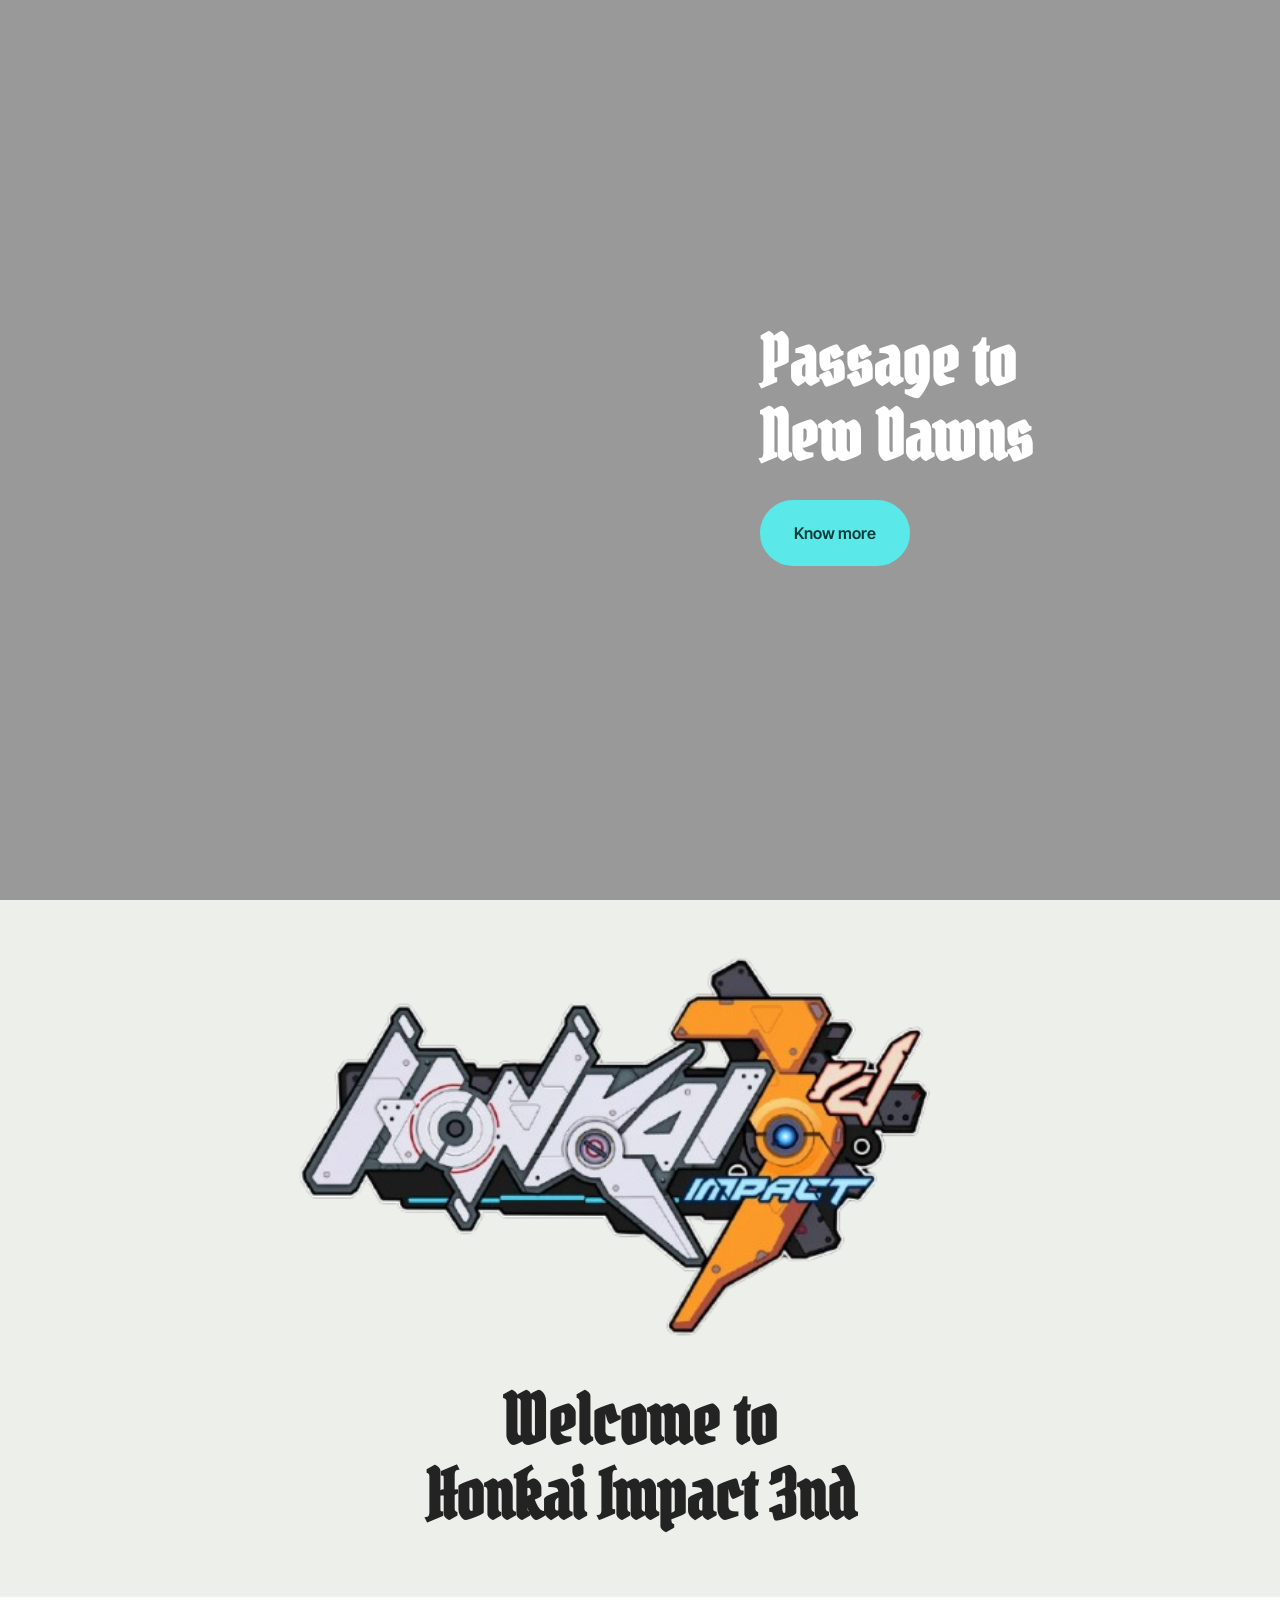
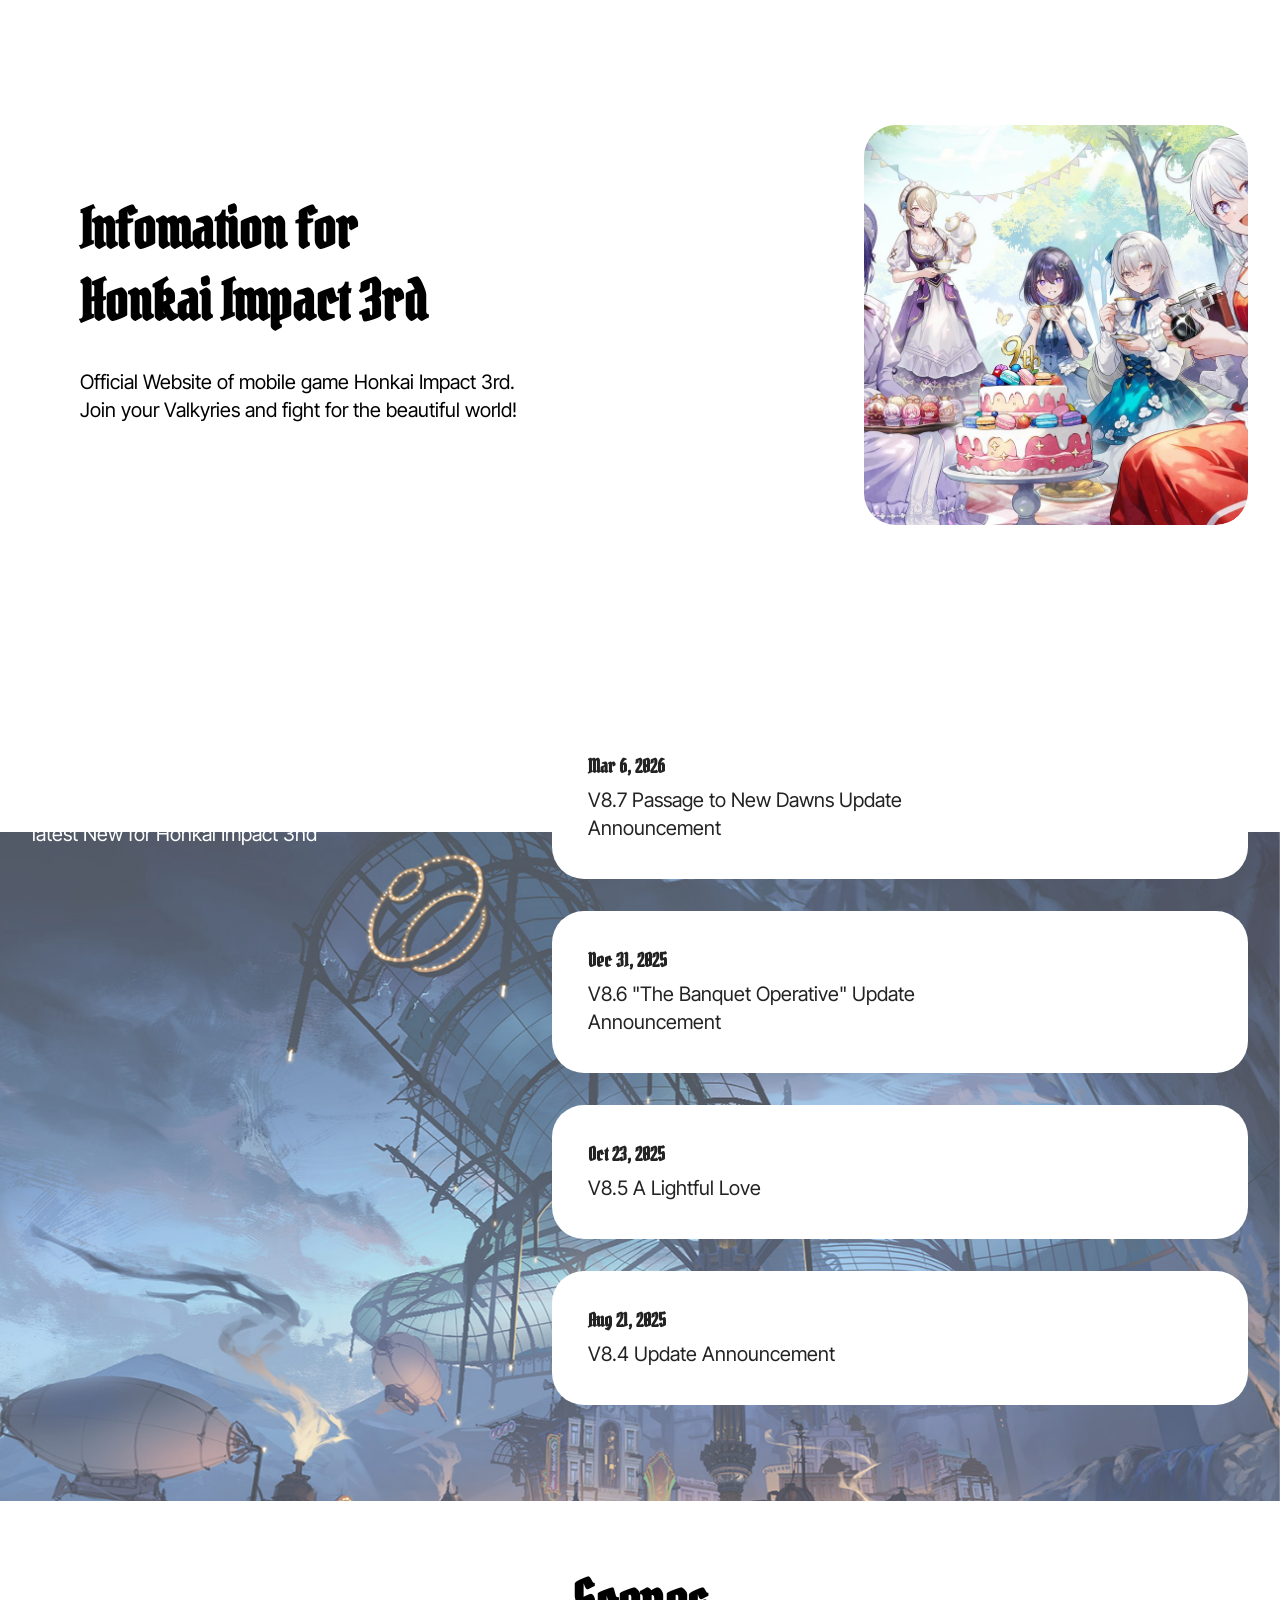
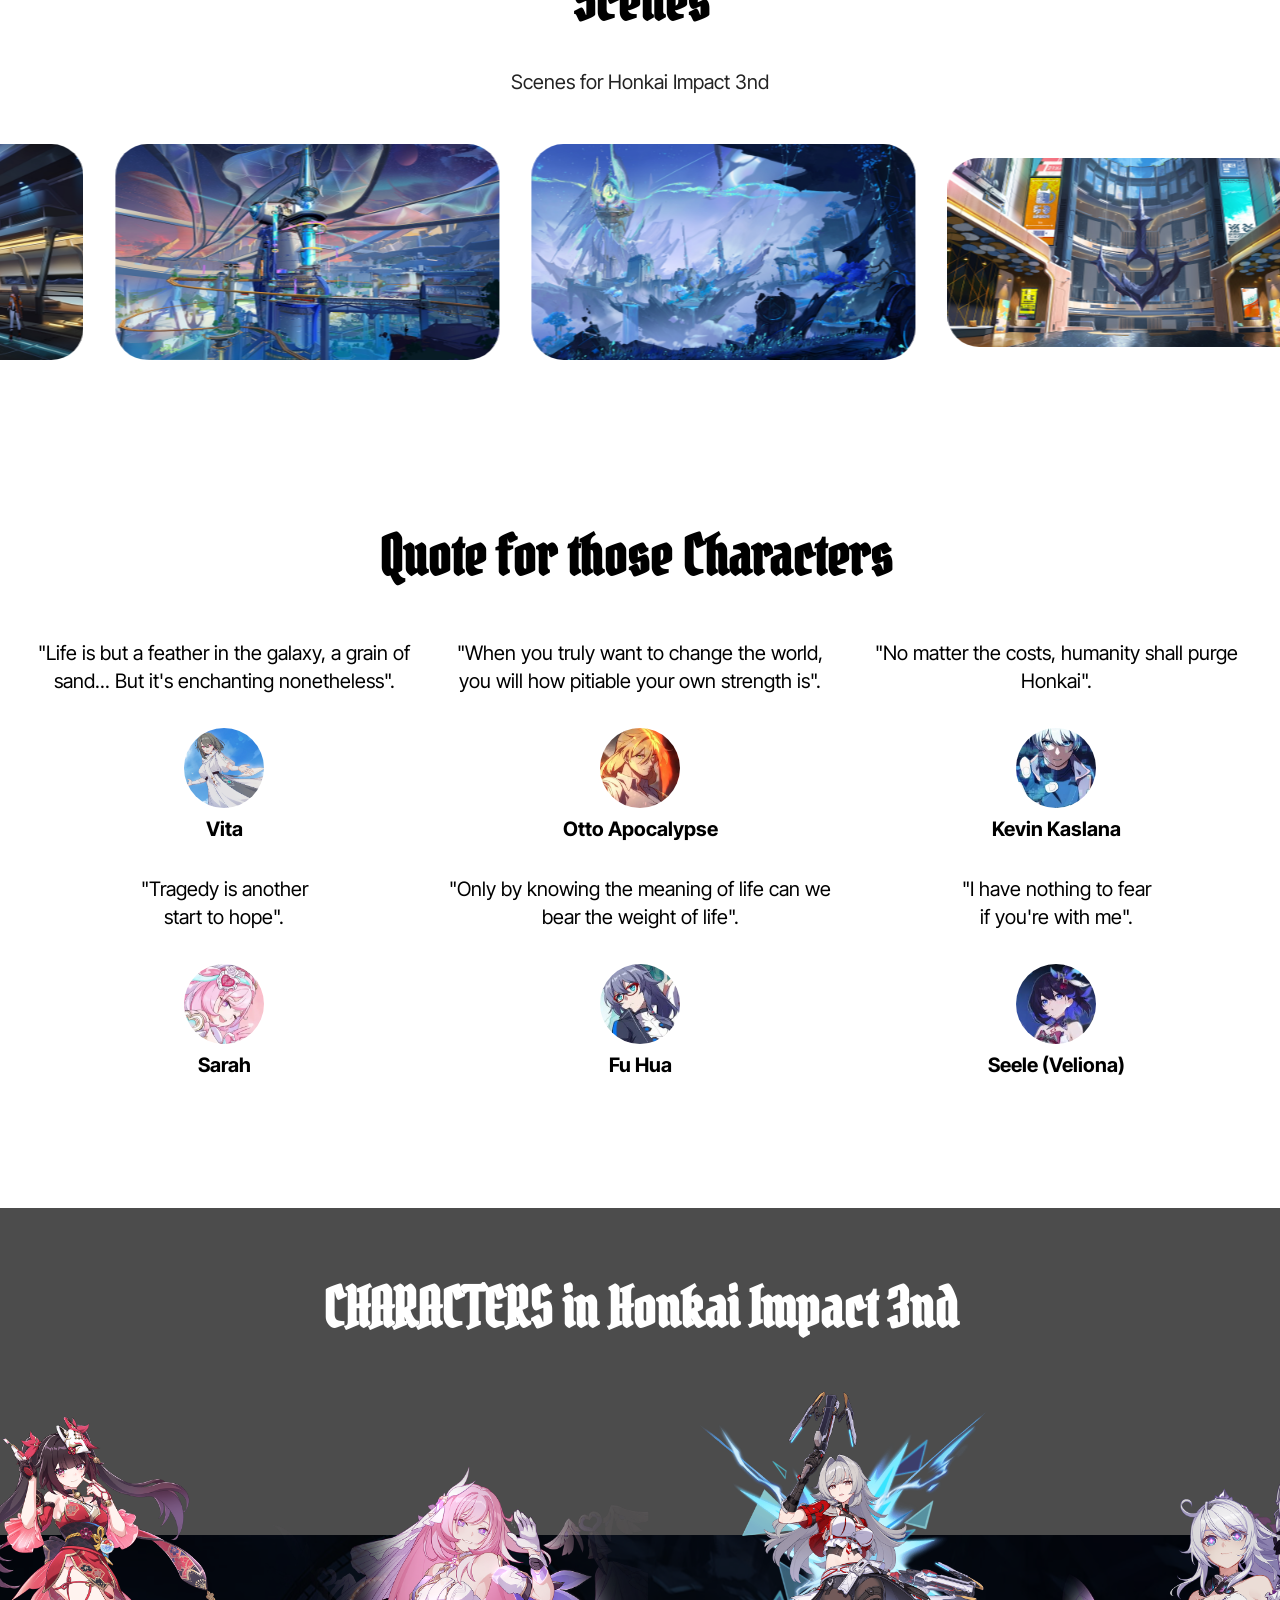
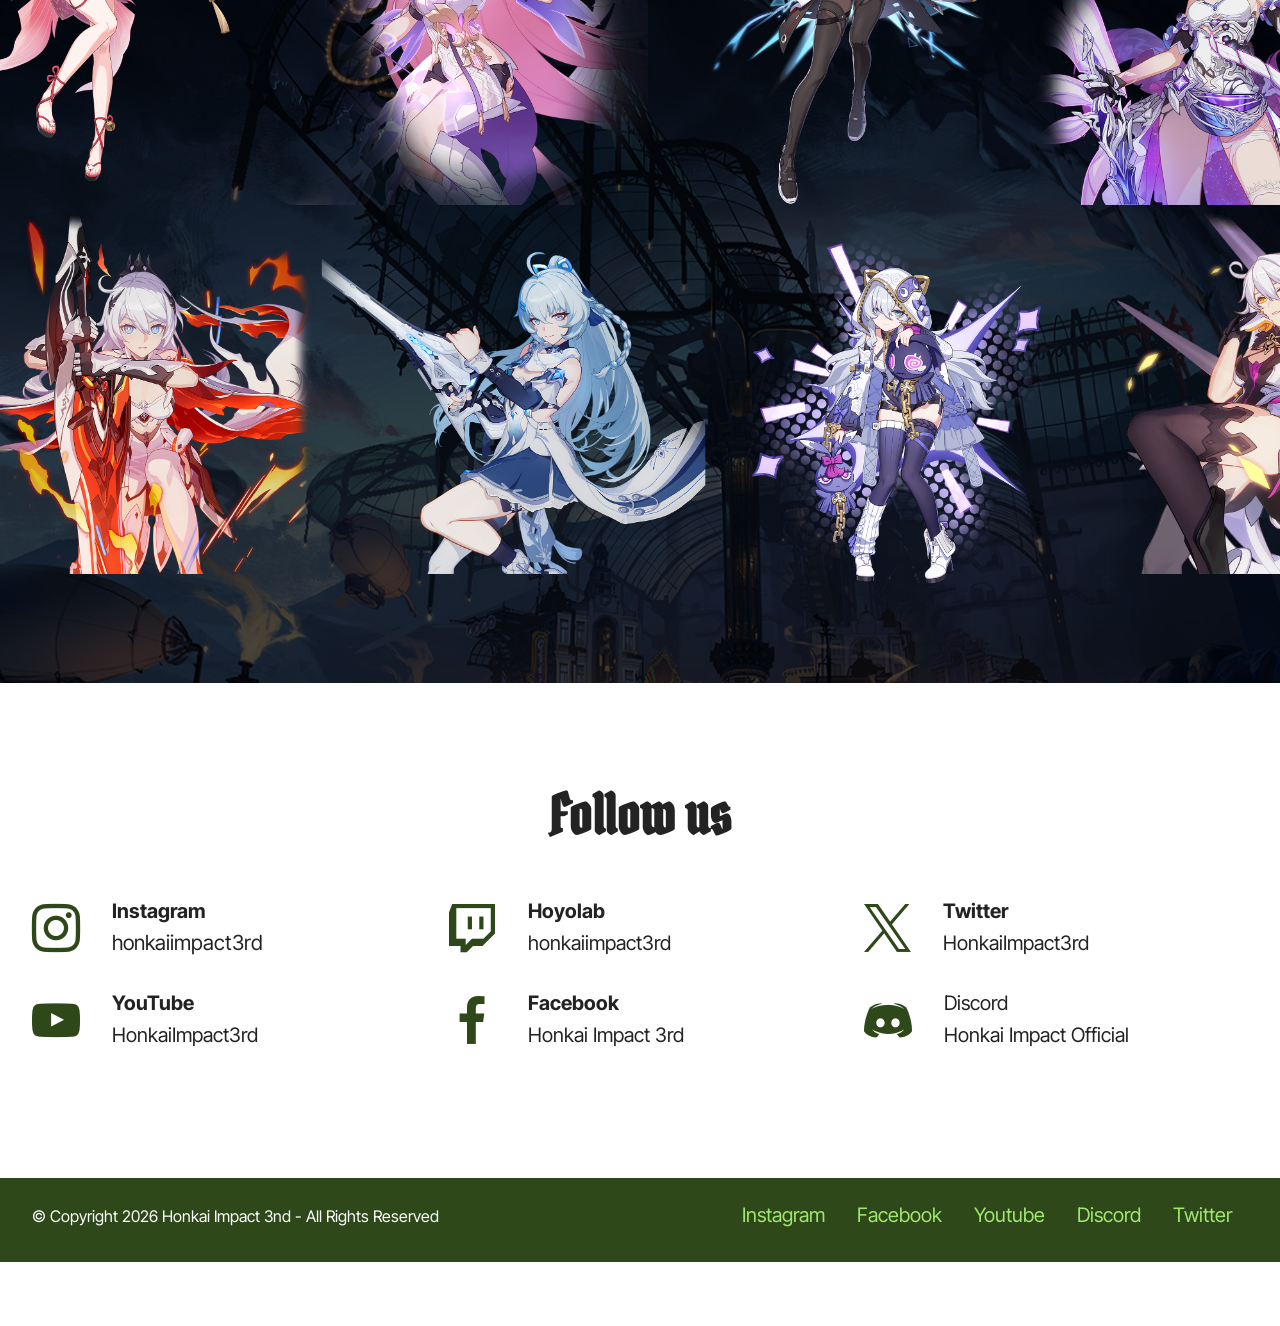
==== jryhk3tw.html @ a458f68e "create github pages" ====
<!DOCTYPE html>
<html  >
<head>
  <!-- Site made with Mobirise Website Builder v6.1.12, https://mobirise.com -->
  <meta charset="UTF-8">
  <meta http-equiv="X-UA-Compatible" content="IE=edge">
  <meta name="generator" content="Mobirise v6.1.12, mobirise.com">
  <meta name="twitter:card" content="summary_large_image"/>
  <meta name="twitter:image:src" content="assets/images/jryhk3tw-meta.png">
  <meta property="og:image" content="assets/images/jryhk3tw-meta.png">
  <meta name="twitter:title" content="Honkai Impact 3nd - Design by Jeremy">
  <meta name="viewport" content="width=device-width, initial-scale=1, minimum-scale=1">
  <link rel="shortcut icon" href="assets/images/0dd831ded4229ff468ec5feabbda33fe-6186383866364684048.png" type="image/x-icon">
  <meta name="description" content="This is a Testing Design Honkai Impact 3 Website for my Assignment">
  
  
  <title>Honkai Impact 3nd - Design by Jeremy</title>
  <link rel="stylesheet" href="assets/bootstrap/css/bootstrap.min.css">
  <link rel="stylesheet" href="assets/parallax/jarallax.css">
  <link rel="stylesheet" href="assets/animatecss/animate.css">
  <link rel="stylesheet" href="assets/socicon/css/styles.css">
  <link rel="stylesheet" href="assets/theme/css/style.css">
  <link rel="preload" href="https://fonts.googleapis.com/css?family=Pirata+One:400&display=swap" as="style" onload="this.onload=null;this.rel='stylesheet'">
  <noscript><link rel="stylesheet" href="https://fonts.googleapis.com/css?family=Pirata+One:400&display=swap"></noscript>
  <link rel="preload" href="https://fonts.googleapis.com/css?family=Inter+Tight:100,200,300,400,500,600,700,800,900,100i,200i,300i,400i,500i,600i,700i,800i,900i&display=swap" as="style" onload="this.onload=null;this.rel='stylesheet'">
  <noscript><link rel="stylesheet" href="https://fonts.googleapis.com/css?family=Inter+Tight:100,200,300,400,500,600,700,800,900,100i,200i,300i,400i,500i,600i,700i,800i,900i&display=swap"></noscript>
  <link rel="preload" as="style" href="assets/mobirise/css/mbr-additional.css?v=s9Fsym"><link rel="stylesheet" href="assets/mobirise/css/mbr-additional.css?v=s9Fsym" type="text/css">

  
  
  
</head>
<body>
  
  <section data-bs-version="5.1" class="header7 cid-vfZnvLHwXH mbr-fullscreen" data-bg-video="https://www.youtube.com/watch?v=1KqkQL4--dM" id="header7-e">

    

    <div class="mbr-fallback-image disabled"></div>
    <div class="mbr-overlay" style="opacity: 0.4; background-color: rgb(0, 0, 0);"></div>

    <div class="text-right container">
        <div class="row justify-content-end">
            <div class="col-12 col-lg-5">
                <h1 class="mbr-section-title mbr-fonts-style mb-3 display-1"><strong>Passage to<br>New Dawns</strong></h1>
                
                
                <div class="mbr-section-btn mt-3"><a class="btn btn-warning display-4" href="https://honkaiimpact3.hoyoverse.com/global/en-us/home">Know more</a></div>
            </div>
        </div>
    </div>
</section>

<section data-bs-version="5.1" class="image01 cid-vg4fKy0bv8" id="image01-n">
  

  
  

  <div class="container">
    <div class="row justify-content-center">
      <div class="col-12 col-lg-7">
        <div class="image-wrapper mb-4">
          <img class="w-100" src="assets/images/printable-high-resolution-honkai-impact-3rd-logos-that-i-v0-47r39lsqhic71-removebg-preview-1.png" alt="Mobirise Website Builder">
        </div>
        <h4 class="mbr-description mbr-fonts-style mb-3 align-center display-1"><strong>Welcome to</strong><div><strong>Honkai Impact 3nd</strong></div></h4>
        
      </div>
    </div>
  </div>
</section>

<section data-bs-version="5.1" class="start article05 cid-vfZCPCAnoU" id="article05-i">
  

  
  

  <div class="container">
    <div class="row justify-content-center align-items-center">
      <div class="col-12">
        <div class="card-wrapper">
          <div class="row">
            <div class="col-12 col-md-12 col-lg-4 image-wrapper">
              <img class="w-100" src="assets/images/640831955-18327191890217779-1919986561562345412-n.jpg" alt="Mobirise Website Builder">
            </div>
            <div class="col-12 col-lg col-md-12">
              <div class="text-wrapper align-left">
                <h1 class="mbr-section-title mbr-fonts-style mb-4 display-2"><strong>Infomation for<br>Honkai Impact 3rd</strong></h1>
                <p class="mbr-text mbr-fonts-style mb-4 display-7">
                  Official Website of mobile game Honkai Impact 3rd. <br>Join your Valkyries and fight for the beautiful world!<br>
                </p>
                
              </div>
            </div>
          </div>
        </div>
      </div>
    </div>
  </div>
</section>

<section data-bs-version="5.1" class="people01 cid-vfZwsepDuG mbr-parallax-background" id="people01-g">
  

  <div class="mbr-overlay" style="opacity: 0.3; background-color: rgb(255, 255, 255);"></div>

  <div class="container">
    <div class="row">
      <div class="col-lg-5 mb-5">
        <h3 class="mbr-section-maintitle mbr-fonts-style mb-4 display-2">
          <strong>News</strong></h3>
        <p class="mbr-section-maintext mbr-fonts-style mb-4 display-7">latest New for Honkai Impact 3nd<br>
        </p>

        
      </div>

      <div class="col-lg-7">
        <div class="item features-without-image">
          <div class="item-wrapper">
            <div class="row align-items-center">
              <div class="col-md-7">
                <div class="align-left">
                  <h1 class="mbr-section-title mbr-fonts-style mb-2 display-5">
                    <strong>Mar 6, 2026</strong></h1>
                  
                  <p class="mbr-section-text mbr-fonts-style mb-0 display-7">V8.7 Passage to New Dawns Update Announcement</p>
                </div>
              </div>

              <div class="col-md-5">
                
              </div>
            </div>
          </div>
        </div>
        <div class="item features-without-image">
          <div class="item-wrapper">
            <div class="row align-items-center">
              <div class="col-md-7">
                <div class="align-left">
                  <h1 class="mbr-section-title mbr-fonts-style mb-2 display-5">
                    <strong>Dec 31, 2025</strong></h1>
                  
                  <p class="mbr-section-text mbr-fonts-style mb-0 display-7">V8.6 "The Banquet Operative" Update Announcement<br>
                  </p>
                </div>
              </div>

              <div class="col-md-5">
                
              </div>
            </div>
          </div>
        </div><div class="item features-without-image">
          <div class="item-wrapper">
            <div class="row align-items-center">
              <div class="col-md-7">
                <div class="align-left">
                  <h1 class="mbr-section-title mbr-fonts-style mb-2 display-5">
                    <strong>Oct 23, 2025</strong></h1>
                  
                  <p class="mbr-section-text mbr-fonts-style mb-0 display-7">
                    V8.5 A Lightful Love<br>
                  </p>
                </div>
              </div>

              <div class="col-md-5">
                
              </div>
            </div>
          </div>
        </div>
        <div class="item features-without-image">
          <div class="item-wrapper">
            <div class="row align-items-center">
              <div class="col-md-7">
                <div class="align-left">
                  <h1 class="mbr-section-title mbr-fonts-style mb-2 display-5">
                    <strong>Aug 21, 2025</strong></h1>
                  
                  <p class="mbr-section-text mbr-fonts-style mb-0 display-7">V8.4 Update Announcement<br>
                  </p>
                </div>
              </div>

              <div class="col-md-5">
                
              </div>
            </div>
          </div>
        </div>
      </div>
    </div>
  </div>
</section>

<section data-bs-version="5.1" class="gallery07 cid-vfZAAKQfuY" id="gallery07-h">
  
  
  <div class="container-fluid gallery-wrapper">
    <div class="row justify-content-center">
      <div class="col-12 content-head">
        <div class="mbr-section-head mb-5">
          <h4 class="mbr-section-title mbr-fonts-style align-center mb-0 display-2">
            <strong>Scenes</strong></h4>
          <h5 class="mbr-section-subtitle mbr-fonts-style align-center mb-0 mt-4 display-7">Scenes for Honkai Impact 3nd</h5>
        </div>
      </div>
    </div>
    <div class="grid-container">
      <div class="grid-container-3 moving-left" style="transform: translate3d(-200px, 0px, 0px);">
        <div class="grid-item">
          <img src="assets/images/1ce6e80b64de85326a371620c43537b4-6562611979440444000.jpg" alt="Mobirise Website Builder">
        </div>
        <div class="grid-item">
          <img src="assets/images/421fe0473cd75867a9947e1a3e5497f3-7164544037939795000.jpg" alt="Mobirise Website Builder">
        </div>
        <div class="grid-item">
          <img src="assets/images/a55872951be9fd7312335da8a267a10c-4259813837743681000.jpg" alt="Mobirise Website Builder">
        </div>
        <div class="grid-item">
          <img src="assets/images/c32fc4efa8067ef7aa73f333e426fa15-5233802129567585000.jpg" alt="Mobirise Website Builder">
        </div>
      </div>
    </div>
  </div>
</section>

<section data-bs-version="5.1" class="people05 cid-vfZDpOIOq2" id="people05-k">
	

	
	
	<div class="container">
		<div class="row mb-5 justify-content-center">
			<div class="col-12 mb-0 content-head">
				<h3 class="mbr-section-title mbr-fonts-style align-center mb-0 display-2">
					<strong>Quote for those Characters&nbsp;</strong></h3>
				
			</div>
		</div>
		<div class="row">
			
			
			
			<div class="item features-without-image col-12 col-md-6 col-lg-4 active">
				<div class="item-wrapper">
					<div class="card-box align-left">
						<p class="card-text mbr-fonts-style display-7">
							"Life is but a feather in the galaxy, a grain of sand... But it's enchanting nonetheless".
						</p>
						<div class="img-wrapper mt-4 mb-2">
							<img src="assets/images/sshc-vita.webp" data-slide-to="0" data-bs-slide-to="0" alt="">
						</div>
						<h5 class="card-title mbr-fonts-style display-7">
							<strong>Vita</strong>
						</h5>
					</div>
				</div>
			</div><div class="item features-without-image col-12 col-md-6 col-lg-4">
				<div class="item-wrapper">
					<div class="card-box align-left">
						<p class="card-text mbr-fonts-style display-7">
							"When you truly want to change the world, you will how pitiable your own strength is".
						</p>
						<div class="img-wrapper mt-4 mb-2">
							<img src="assets/images/ottopfp-2.webp" data-slide-to="1" data-bs-slide-to="1" alt="">
						</div>
						<h5 class="card-title mbr-fonts-style display-7"><strong>Otto Apocalypse</strong></h5>
					</div>
				</div>
			</div>
			
			<div class="item features-without-image col-12 col-md-6 col-lg-4">
				<div class="item-wrapper">
					<div class="card-box align-left">
						<p class="card-text mbr-fonts-style display-7">
							"No matter the costs, humanity shall purge Honkai".
						</p>
						<div class="img-wrapper mt-4 mb-2">
							<img src="assets/images/images-1.webp" alt="" data-slide-to="2" data-bs-slide-to="2">
						</div>
						<h5 class="card-title mbr-fonts-style display-7"><strong>Kevin Kaslana</strong></h5>
					</div>
				</div>
			</div><div class="item features-without-image col-12 col-md-6 col-lg-4">
				<div class="item-wrapper">
					<div class="card-box align-left">
						<p class="card-text mbr-fonts-style display-7">
							"Tragedy is another <br>start to hope".
						</p>
						<div class="img-wrapper mt-4 mb-2">
							<img src="assets/images/elysia-gets-new-honkai-impact-3rd-battlesuit-in-86.webp" alt="" data-slide-to="3" data-bs-slide-to="3">
						</div>
						<h5 class="card-title mbr-fonts-style display-7">
							<strong>Sarah</strong>
						</h5>
					</div>
				</div>
			</div><div class="item features-without-image col-12 col-md-6 col-lg-4">
				<div class="item-wrapper">
					<div class="card-box align-left">
						<p class="card-text mbr-fonts-style display-7">
							"Only by knowing the meaning of life can we bear the weight of life".
						</p>
						<div class="img-wrapper mt-4 mb-2">
							<img src="assets/images/images.webp" data-slide-to="4" data-bs-slide-to="4" alt="">
						</div>
						<h5 class="card-title mbr-fonts-style display-7"><strong>Fu Hua</strong></h5>
					</div>
				</div>
			</div><div class="item features-without-image col-12 col-md-6 col-lg-4">
				<div class="item-wrapper">
					<div class="card-box align-left">
						<p class="card-text mbr-fonts-style display-7">
							"I have nothing to fear <br>if you're with me".
						</p>
						<div class="img-wrapper mt-4 mb-2">
							<img src="assets/images/images-2.webp" data-slide-to="6" data-bs-slide-to="0" alt="">
						</div>
						<h5 class="card-title mbr-fonts-style display-7"><strong>Seele (Veliona)</strong></h5>
					</div>
				</div>
			</div>
		</div>
	</div>
</section>

<section data-bs-version="5.1" class="gallery4 cid-vfZseGHvAk mbr-parallax-background" id="gallery04-f">
  
  <div class="mbr-overlay"></div>
  <div class="container-fluid gallery-wrapper">
    <div class="row justify-content-center">
      <div class="col-12 content-head">
        <div class="mbr-section-head mb-5">
          <h4 class="mbr-section-title mbr-fonts-style align-center mb-0 display-2"><strong>CHARACTERS in Honkai Impact 3nd</strong></h4>
          
        </div>
      </div>
    </div>
    <div class="grid-container">
      <div class="grid-container-1" style="transform: translate3d(-200px, 0px, 0px);">
        <div class="grid-item">
          <img src="assets/images/0dd831ded4229ff468ec5feabbda33fe-6186383866364684000.png" alt="Mobirise Website Builder">
        </div>
        <div class="grid-item">
          <img src="assets/images/3ae56ba163f94c4be4839ad7f05a9c83-4831044700843753000.png" alt="Mobirise Website Builder">
        </div>
        <div class="grid-item">
          <img src="assets/images/4c4c03e6c3e928fc69442f569e349cfd-466112655063968830.png" alt="Mobirise Website Builder">
        </div>
        <div class="grid-item">
          <img src="assets/images/44f621cde5cf20f707dab87ff0e6023b-4824979143549477000.png" alt="Mobirise Website Builder">
        </div>
      </div>
      <div class="grid-container-2" style="transform: translate3d(-70px, 0px, 0px);">
        <div class="grid-item">
          <img src="assets/images/58418358391aa1f8cf18f05d66fc335e-3600624031053557000.png" alt="Mobirise Website Builder">
        </div>
        <div class="grid-item">
          <img src="assets/images/2020061821061743088.png" alt="Mobirise Website Builder">
        </div>
        <div class="grid-item">
          <img src="assets/images/2021081119171972528.png" alt="Mobirise Website Builder">
        </div>
        <div class="grid-item">
          <img src="assets/images/ac3eac653887ce7e79eec791c1c83266-8312533095319357000.png" alt="Mobirise Website Builder">
        </div>
      </div>
    </div>
  </div>
</section>

<section data-bs-version="5.1" class="social02 cid-vfYN3hVE7H" id="social02-8">
	

	
	
	<div class="container">
		<div class="row justify-content-center">
			<div class="col-12 content-head">
				<div class="mb-5">
					<h5 class="mbr-section-title mbr-fonts-style align-center mb-0 display-2">
						<strong>Follow us</strong>
					</h5>
					
				</div>
			</div>
		</div>
		<div class="row">
			<div class="item features-without-image col-12 col-md-6 col-lg-4 active">
				<div class="item-wrapper">
					<span class="mbr-iconfont m-auto socicon-instagram socicon"></span>
					<div class="card-box">
						<h4 class="card-title mbr-fonts-style mb-1 display-7">
							<strong>Instagram</strong>
						</h4>
						<h5 class="card-text mbr-fonts-style display-7"><div><span style="font-size: 1.3rem;">honkaiimpact3rd</span><br></div></h5>
					</div>
				</div>
			</div>
			<div class="item features-without-image col-12 col-md-6 col-lg-4">
				<div class="item-wrapper">
					<span class="mbr-iconfont m-auto socicon-twitch socicon"></span>
					<div class="card-box">
						<h4 class="card-title mbr-fonts-style mb-1 display-7">
							<strong>Hoyolab</strong></h4>
						<h5 class="card-text mbr-fonts-style display-7">
							honkaiimpact3rd
						</h5>
					</div>
				</div>
			</div>
			<div class="item features-without-image col-12 col-md-6 col-lg-4">
				<div class="item-wrapper">
					<span class="mbr-iconfont m-auto socicon-twitter socicon"></span>
					<div class="card-box">
						<h4 class="card-title mbr-fonts-style mb-1 display-7">
							<strong>Twitter</strong>
						</h4>
						<h5 class="card-text mbr-fonts-style display-7">HonkaiImpact3rd
						</h5>
					</div>
				</div>
			</div><div class="item features-without-image col-12 col-md-6 col-lg-4">
				<div class="item-wrapper">
					<span class="mbr-iconfont m-auto socicon-youtube socicon"></span>
					<div class="card-box">
						<h4 class="card-title mbr-fonts-style mb-1 display-7">
							<strong>YouTube</strong>
						</h4>
						<h5 class="card-text mbr-fonts-style display-7">HonkaiImpact3rd</h5>
					</div>
				</div>
			</div><div class="item features-without-image col-12 col-md-6 col-lg-4">
				<div class="item-wrapper">
					<span class="mbr-iconfont m-auto socicon-facebook socicon"></span>
					<div class="card-box">
						<h4 class="card-title mbr-fonts-style mb-1 display-7">
							<strong>Facebook</strong>
						</h4>
						<h5 class="card-text mbr-fonts-style display-7">Honkai Impact 3rd</h5>
					</div>
				</div>
			</div>
			
			
			<div class="item features-without-image col-12 col-md-6 col-lg-4">
				<div class="item-wrapper">
					<span class="mbr-iconfont m-auto socicon-discord socicon"></span>
					<div class="card-box">
						<h4 class="card-title mbr-fonts-style mb-1 display-7">Discord</h4>
						<h5 class="card-text mbr-fonts-style display-7">
							Honkai Impact Official</h5>
					</div>
				</div>
			</div>
		</div>
	</div>
</section>

<section data-bs-version="5.1" class="footer2 cid-vfYNeMt1TI" once="footers" id="footer02-9">
    

    
    

    <div class="container">
        <div class="row">
            <div class="col-12 col-lg-6 center mt-2 mb-3">
                <p class="mbr-fonts-style copyright mb-0 display-4">
                    © Copyright 2026 Honkai Impact 3nd - All Rights Reserved
                </p>
            </div>
            <div class="col-12 col-lg-6 center">
                <div class="row-links mt-2 mb-3">
                    <ul class="row-links-soc">
                        
                        
                        
                        
                    <li class="row-links-soc-item mbr-fonts-style display-7">
                            <a href="https://www.instagram.com/honkaiimpact3rd/" class="text-primary">Instagram</a>
                        </li><li class="row-links-soc-item mbr-fonts-style display-7"><a href="https://www.facebook.com/global.honkaiimpact/" class="text-primary">Facebook</a></li><li class="row-links-soc-item mbr-fonts-style display-7"><a href="https://www.youtube.com/channel/UCko6H6LokKM__B03i5_vBQQ" class="text-primary">Youtube</a></li><li class="row-links-soc-item mbr-fonts-style display-7"><a href="https://discord.gg/hi3" class="text-primary">Discord</a></li><li class="row-links-soc-item mbr-fonts-style display-7"><a href="https://x.com/HonkaiImpact3rd" class="text-primary">Twitter</a></li></ul>
                </div>
            </div>
        </div>
    </div>
</section><section class="display-7" style="padding: 0;align-items: center;justify-content: center;flex-wrap: wrap;    align-content: center;display: flex;position: relative;height: 4rem;"><a href="https://mobiri.se/4254129" style="flex: 1 1;height: 4rem;position: absolute;width: 100%;z-index: 1;"><img alt="" style="height: 4rem;" src="[data-uri]"></a><p style="margin: 0;text-align: center;" class="display-7">&#8204;</p><a style="z-index:1" href="https://mobirise.com/builder/no-code-website-builder.html">No Code Website Builder</a></section><script src="assets/bootstrap/js/bootstrap.bundle.min.js"></script>  <script src="assets/parallax/jarallax.js"></script>  <script src="assets/smoothscroll/smooth-scroll.js"></script>  <script src="assets/ytplayer/index.js"></script>  <script src="assets/vimeoplayer/player.js"></script>  <script src="assets/scrollgallery/scroll-gallery.js"></script>  <script src="assets/theme/js/script.js"></script>  
  
  
 <div id="scrollToTop" class="scrollToTop mbr-arrow-up"><a style="text-align: center;"><i class="mbr-arrow-up-icon mbr-arrow-up-icon-cm cm-icon cm-icon-smallarrow-up"></i></a></div>
    <input name="animation" type="hidden">
  </body>
</html>
---- assets/parallax/jarallax.css ----
.jarallax {
    position: relative;
    z-index: 0;
}
.jarallax > .jarallax-img {
    position: absolute;
    object-fit: cover;
    /* support for plugin https://github.com/bfred-it/object-fit-images */
    font-family: 'object-fit: cover;';
    top: 0;
    left: 0;
    width: 100%;
    height: 100%;
    z-index: -1;
}
---- assets/socicon/css/styles.css ----
@charset "UTF-8";

@font-face {
  font-family: 'Socicon';
  src:  url('../fonts/socicon.eot');
  src:  url('../fonts/socicon.eot?#iefix') format('embedded-opentype'),
    url('../fonts/socicon.woff2') format('woff2'),
    url('../fonts/socicon.ttf') format('truetype'),
    url('../fonts/socicon.woff') format('woff'),
    url('../fonts/socicon.svg#socicon') format('svg');
  font-weight: normal;
  font-style: normal;
  font-display: swap;
}

[data-icon]:before {
  font-family: "socicon" !important;
  content: attr(data-icon);
  font-style: normal !important;
  font-weight: normal !important;
  font-variant: normal !important;
  text-transform: none !important;
  speak: none;
  line-height: 1;
  -webkit-font-smoothing: antialiased;
  -moz-osx-font-smoothing: grayscale;
}

[class^="socicon-"], [class*=" socicon-"] {
  /* use !important to prevent issues with browser extensions that change fonts */
  font-family: 'Socicon' !important;
  speak: none;
  font-style: normal;
  font-weight: normal;
  font-variant: normal;
  text-transform: none;
  line-height: 1;

  /* Better Font Rendering =========== */
  -webkit-font-smoothing: antialiased;
  -moz-osx-font-smoothing: grayscale;
}

.socicon-500px:before {
  content: "\e000";
}
.socicon-8tracks:before {
  content: "\e001";
}
.socicon-airbnb:before {
  content: "\e002";
}
.socicon-alliance:before {
  content: "\e003";
}
.socicon-amazon:before {
  content: "\e004";
}
.socicon-amplement:before {
  content: "\e005";
}
.socicon-android:before {
  content: "\e006";
}
.socicon-angellist:before {
  content: "\e007";
}
.socicon-apple:before {
  content: "\e008";
}
.socicon-appnet:before {
  content: "\e009";
}
.socicon-baidu:before {
  content: "\e00a";
}
.socicon-bandcamp:before {
  content: "\e00b";
}
.socicon-battlenet:before {
  content: "\e00c";
}
.socicon-mixer:before {
  content: "\e00d";
}
.socicon-bebee:before {
  content: "\e00e";
}
.socicon-bebo:before {
  content: "\e00f";
}
.socicon-behance:before {
  content: "\e010";
}
.socicon-blizzard:before {
  content: "\e011";
}
.socicon-blogger:before {
  content: "\e012";
}
.socicon-buffer:before {
  content: "\e013";
}
.socicon-chrome:before {
  content: "\e014";
}
.socicon-coderwall:before {
  content: "\e015";
}
.socicon-curse:before {
  content: "\e016";
}
.socicon-dailymotion:before {
  content: "\e017";
}
.socicon-deezer:before {
  content: "\e018";
}
.socicon-delicious:before {
  content: "\e019";
}
.socicon-deviantart:before {
  content: "\e01a";
}
.socicon-diablo:before {
  content: "\e01b";
}
.socicon-digg:before {
  content: "\e01c";
}
.socicon-discord:before {
  content: "\e01d";
}
.socicon-disqus:before {
  content: "\e01e";
}
.socicon-douban:before {
  content: "\e01f";
}
.socicon-draugiem:before {
  content: "\e020";
}
.socicon-dribbble:before {
  content: "\e021";
}
.socicon-drupal:before {
  content: "\e022";
}
.socicon-ebay:before {
  content: "\e023";
}
.socicon-ello:before {
  content: "\e024";
}
.socicon-endomodo:before {
  content: "\e025";
}
.socicon-envato:before {
  content: "\e026";
}
.socicon-etsy:before {
  content: "\e027";
}
.socicon-facebook:before {
  content: "\e028";
}
.socicon-feedburner:before {
  content: "\e029";
}
.socicon-filmweb:before {
  content: "\e02a";
}
.socicon-firefox:before {
  content: "\e02b";
}
.socicon-flattr:before {
  content: "\e02c";
}
.socicon-flickr:before {
  content: "\e02d";
}
.socicon-formulr:before {
  content: "\e02e";
}
.socicon-forrst:before {
  content: "\e02f";
}
.socicon-foursquare:before {
  content: "\e030";
}
.socicon-friendfeed:before {
  content: "\e031";
}
.socicon-github:before {
  content: "\e032";
}
.socicon-goodreads:before {
  content: "\e033";
}
.socicon-google:before {
  content: "\e034";
}
.socicon-googlescholar:before {
  content: "\e035";
}
.socicon-googlegroups:before {
  content: "\e036";
}
.socicon-googlephotos:before {
  content: "\e037";
}
.socicon-googleplus:before {
  content: "\e038";
}
.socicon-grooveshark:before {
  content: "\e039";
}
.socicon-hackerrank:before {
  content: "\e03a";
}
.socicon-hearthstone:before {
  content: "\e03b";
}
.socicon-hellocoton:before {
  content: "\e03c";
}
.socicon-heroes:before {
  content: "\e03d";
}
.socicon-smashcast:before {
  content: "\e03e";
}
.socicon-horde:before {
  content: "\e03f";
}
.socicon-houzz:before {
  content: "\e040";
}
.socicon-icq:before {
  content: "\e041";
}
.socicon-identica:before {
  content: "\e042";
}
.socicon-imdb:before {
  content: "\e043";
}
.socicon-instagram:before {
  content: "\e044";
}
.socicon-issuu:before {
  content: "\e045";
}
.socicon-istock:before {
  content: "\e046";
}
.socicon-itunes:before {
  content: "\e047";
}
.socicon-keybase:before {
  content: "\e048";
}
.socicon-lanyrd:before {
  content: "\e049";
}
.socicon-lastfm:before {
  content: "\e04a";
}
.socicon-line:before {
  content: "\e04b";
}
.socicon-linkedin:before {
  content: "\e04c";
}
.socicon-livejournal:before {
  content: "\e04d";
}
.socicon-lyft:before {
  content: "\e04e";
}
.socicon-macos:before {
  content: "\e04f";
}
.socicon-mail:before {
  content: "\e050";
}
.socicon-medium:before {
  content: "\e051";
}
.socicon-meetup:before {
  content: "\e052";
}
.socicon-mixcloud:before {
  content: "\e053";
}
.socicon-modelmayhem:before {
  content: "\e054";
}
.socicon-mumble:before {
  content: "\e055";
}
.socicon-myspace:before {
  content: "\e056";
}
.socicon-newsvine:before {
  content: "\e057";
}
.socicon-nintendo:before {
  content: "\e058";
}
.socicon-npm:before {
  content: "\e059";
}
.socicon-odnoklassniki:before {
  content: "\e05a";
}
.socicon-openid:before {
  content: "\e05b";
}
.socicon-opera:before {
  content: "\e05c";
}
.socicon-outlook:before {
  content: "\e05d";
}
.socicon-overwatch:before {
  content: "\e05e";
}
.socicon-patreon:before {
  content: "\e05f";
}
.socicon-paypal:before {
  content: "\e060";
}
.socicon-periscope:before {
  content: "\e061";
}
.socicon-persona:before {
  content: "\e062";
}
.socicon-pinterest:before {
  content: "\e063";
}
.socicon-play:before {
  content: "\e064";
}
.socicon-player:before {
  content: "\e065";
}
.socicon-playstation:before {
  content: "\e066";
}
.socicon-pocket:before {
  content: "\e067";
}
.socicon-qq:before {
  content: "\e068";
}
.socicon-quora:before {
  content: "\e069";
}
.socicon-raidcall:before {
  content: "\e06a";
}
.socicon-ravelry:before {
  content: "\e06b";
}
.socicon-reddit:before {
  content: "\e06c";
}
.socicon-renren:before {
  content: "\e06d";
}
.socicon-researchgate:before {
  content: "\e06e";
}
.socicon-residentadvisor:before {
  content: "\e06f";
}
.socicon-reverbnation:before {
  content: "\e070";
}
.socicon-rss:before {
  content: "\e071";
}
.socicon-sharethis:before {
  content: "\e072";
}
.socicon-skype:before {
  content: "\e073";
}
.socicon-slideshare:before {
  content: "\e074";
}
.socicon-smugmug:before {
  content: "\e075";
}
.socicon-snapchat:before {
  content: "\e076";
}
.socicon-songkick:before {
  content: "\e077";
}
.socicon-soundcloud:before {
  content: "\e078";
}
.socicon-spotify:before {
  content: "\e079";
}
.socicon-stackexchange:before {
  content: "\e07a";
}
.socicon-stackoverflow:before {
  content: "\e07b";
}
.socicon-starcraft:before {
  content: "\e07c";
}
.socicon-stayfriends:before {
  content: "\e07d";
}
.socicon-steam:before {
  content: "\e07e";
}
.socicon-storehouse:before {
  content: "\e07f";
}
.socicon-strava:before {
  content: "\e080";
}
.socicon-streamjar:before {
  content: "\e081";
}
.socicon-stumbleupon:before {
  content: "\e082";
}
.socicon-swarm:before {
  content: "\e083";
}
.socicon-teamspeak:before {
  content: "\e084";
}
.socicon-teamviewer:before {
  content: "\e085";
}
.socicon-technorati:before {
  content: "\e086";
}
.socicon-telegram:before {
  content: "\e087";
}
.socicon-tripadvisor:before {
  content: "\e088";
}
.socicon-tripit:before {
  content: "\e089";
}
.socicon-triplej:before {
  content: "\e08a";
}
.socicon-tumblr:before {
  content: "\e08b";
}
.socicon-twitch:before {
  content: "\e08c";
}
.socicon-twitter:before {
  content: "\e08d";
}
.socicon-uber:before {
  content: "\e08e";
}
.socicon-ventrilo:before {
  content: "\e08f";
}
.socicon-viadeo:before {
  content: "\e090";
}
.socicon-viber:before {
  content: "\e091";
}
.socicon-viewbug:before {
  content: "\e092";
}
.socicon-vimeo:before {
  content: "\e093";
}
.socicon-vine:before {
  content: "\e094";
}
.socicon-vkontakte:before {
  content: "\e095";
}
.socicon-warcraft:before {
  content: "\e096";
}
.socicon-wechat:before {
  content: "\e097";
}
.socicon-weibo:before {
  content: "\e098";
}
.socicon-whatsapp:before {
  content: "\e099";
}
.socicon-wikipedia:before {
  content: "\e09a";
}
.socicon-windows:before {
  content: "\e09b";
}
.socicon-wordpress:before {
  content: "\e09c";
}
.socicon-wykop:before {
  content: "\e09d";
}
.socicon-xbox:before {
  content: "\e09e";
}
.socicon-xing:before {
  content: "\e09f";
}
.socicon-yahoo:before {
  content: "\e0a0";
}
.socicon-yammer:before {
  content: "\e0a1";
}
.socicon-yandex:before {
  content: "\e0a2";
}
.socicon-yelp:before {
  content: "\e0a3";
}
.socicon-younow:before {
  content: "\e0a4";
}
.socicon-youtube:before {
  content: "\e0a5";
}
.socicon-zapier:before {
  content: "\e0a6";
}
.socicon-zerply:before {
  content: "\e0a7";
}
.socicon-zomato:before {
  content: "\e0a8";
}
.socicon-zynga:before {
  content: "\e0a9";
}
.socicon-bluesky:before {
  content: "\e0aa";
}
.socicon-threads:before {
  content: "\e0ab";
}
.socicon-spreadshirt:before {
  content: "\e901";
}
.socicon-gamejolt:before {
  content: "\e902";
}
.socicon-trello:before {
  content: "\e903";
}
.socicon-tunein:before {
  content: "\e904";
}
.socicon-bloglovin:before {
  content: "\e905";
}
.socicon-gamewisp:before {
  content: "\e906";
}
.socicon-messenger:before {
  content: "\e907";
}
.socicon-pandora:before {
  content: "\e908";
}
.socicon-augment:before {
  content: "\e909";
}
.socicon-bitbucket:before {
  content: "\e90a";
}
.socicon-fyuse:before {
  content: "\e90b";
}
.socicon-yt-gaming:before {
  content: "\e90c";
}
.socicon-sketchfab:before {
  content: "\e90d";
}
.socicon-mobcrush:before {
  content: "\e90e";
}
.socicon-microsoft:before {
  content: "\e90f";
}
.socicon-realtor:before {
  content: "\e910";
}
.socicon-tidal:before {
  content: "\e911";
}
.socicon-qobuz:before {
  content: "\e912";
}
.socicon-natgeo:before {
  content: "\e913";
}
.socicon-mastodon:before {
  content: "\e914";
}
.socicon-unsplash:before {
  content: "\e915";
}
.socicon-homeadvisor:before {
  content: "\e916";
}
.socicon-angieslist:before {
  content: "\e917";
}
.socicon-codepen:before {
  content: "\e918";
}
.socicon-slack:before {
  content: "\e919";
}
.socicon-openaigym:before {
  content: "\e91a";
}
.socicon-logmein:before {
  content: "\e91b";
}
.socicon-fiverr:before {
  content: "\e91c";
}
.socicon-gotomeeting:before {
  content: "\e91d";
}
.socicon-aliexpress:before {
  content: "\e91e";
}
.socicon-guru:before {
  content: "\e91f";
}
.socicon-appstore:before {
  content: "\e920";
}
.socicon-homes:before {
  content: "\e921";
}
.socicon-zoom:before {
  content: "\e922";
}
.socicon-alibaba:before {
  content: "\e923";
}
.socicon-craigslist:before {
  content: "\e924";
}
.socicon-wix:before {
  content: "\e925";
}
.socicon-redfin:before {
  content: "\e926";
}
.socicon-googlecalendar:before {
  content: "\e927";
}
.socicon-shopify:before {
  content: "\e928";
}
.socicon-freelancer:before {
  content: "\e929";
}
.socicon-seedrs:before {
  content: "\e92a";
}
.socicon-bing:before {
  content: "\e92b";
}
.socicon-doodle:before {
  content: "\e92c";
}
.socicon-bonanza:before {
  content: "\e92d";
}
.socicon-squarespace:before {
  content: "\e92e";
}
.socicon-toptal:before {
  content: "\e92f";
}
.socicon-gust:before {
  content: "\e930";
}
.socicon-ask:before {
  content: "\e931";
}
.socicon-trulia:before {
  content: "\e932";
}
.socicon-loomly:before {
  content: "\e933";
}
.socicon-ghost:before {
  content: "\e934";
}
.socicon-upwork:before {
  content: "\e935";
}
.socicon-fundable:before {
  content: "\e936";
}
.socicon-booking:before {
  content: "\e937";
}
.socicon-googlemaps:before {
  content: "\e938";
}
.socicon-zillow:before {
  content: "\e939";
}
.socicon-niconico:before {
  content: "\e93a";
}
.socicon-toneden:before {
  content: "\e93b";
}
.socicon-crunchbase:before {
  content: "\e93c";
}
.socicon-homefy:before {
  content: "\e93d";
}
.socicon-calendly:before {
  content: "\e93e";
}
.socicon-livemaster:before {
  content: "\e93f";
}
.socicon-udemy:before {
  content: "\e940";
}
.socicon-codered:before {
  content: "\e941";
}
.socicon-origin:before {
  content: "\e942";
}
.socicon-nextdoor:before {
  content: "\e943";
}
.socicon-portfolio:before {
  content: "\e944";
}
.socicon-instructables:before {
  content: "\e945";
}
.socicon-gitlab:before {
  content: "\e946";
}
.socicon-hackernews:before {
  content: "\e947";
}
.socicon-smashwords:before {
  content: "\e948";
}
.socicon-kobo:before {
  content: "\e949";
}
.socicon-bookbub:before {
  content: "\e94a";
}
.socicon-mailru:before {
  content: "\e94b";
}
.socicon-moddb:before {
  content: "\e94c";
}
.socicon-indiedb:before {
  content: "\e94d";
}
.socicon-traxsource:before {
  content: "\e94e";
}
.socicon-gamefor:before {
  content: "\e94f";
}
.socicon-pixiv:before {
  content: "\e950";
}
.socicon-myanimelist:before {
  content: "\e951";
}
.socicon-blackberry:before {
  content: "\e952";
}
.socicon-wickr:before {
  content: "\e953";
}
.socicon-spip:before {
  content: "\e954";
}
.socicon-napster:before {
  content: "\e955";
}
.socicon-beatport:before {
  content: "\e956";
}
.socicon-hackerone:before {
  content: "\e957";
}
.socicon-internet:before {
  content: "\e958";
}
.socicon-ubuntu:before {
  content: "\e959";
}
.socicon-artstation:before {
  content: "\e95a";
}
.socicon-invision:before {
  content: "\e95b";
}
.socicon-torial:before {
  content: "\e95c";
}
.socicon-collectorz:before {
  content: "\e95d";
}
.socicon-seenthis:before {
  content: "\e95e";
}
.socicon-googleplaymusic:before {
  content: "\e95f";
}
.socicon-debian:before {
  content: "\e960";
}
.socicon-filmfreeway:before {
  content: "\e961";
}
.socicon-gnome:before {
  content: "\e962";
}
.socicon-itchio:before {
  content: "\e963";
}
.socicon-jamendo:before {
  content: "\e964";
}
.socicon-mix:before {
  content: "\e965";
}
.socicon-sharepoint:before {
  content: "\e966";
}
.socicon-tinder:before {
  content: "\e967";
}
.socicon-windguru:before {
  content: "\e968";
}
.socicon-cdbaby:before {
  content: "\e969";
}
.socicon-elementaryos:before {
  content: "\e96a";
}
.socicon-stage32:before {
  content: "\e96b";
}
.socicon-tiktok:before {
  content: "\e96c";
}
.socicon-gitter:before {
  content: "\e96d";
}
.socicon-letterboxd:before {
  content: "\e96e";
}
.socicon-threema:before {
  content: "\e96f";
}
.socicon-splice:before {
  content: "\e970";
}
.socicon-metapop:before {
  content: "\e971";
}
.socicon-naver:before {
  content: "\e972";
}
.socicon-remote:before {
  content: "\e973";
}
.socicon-flipboard:before {
  content: "\e974";
}
.socicon-googlehangouts:before {
  content: "\e975";
}
.socicon-dlive:before {
  content: "\e976";
}
.socicon-vsco:before {
  content: "\e977";
}
.socicon-stitcher:before {
  content: "\e978";
}
.socicon-avvo:before {
  content: "\e979";
}
.socicon-redbubble:before {
  content: "\e97a";
}
.socicon-society6:before {
  content: "\e97b";
}
.socicon-zazzle:before {
  content: "\e97c";
}
.socicon-eitaa:before {
  content: "\e97d";
}
.socicon-soroush:before {
  content: "\e97e";
}
.socicon-bale:before {
  content: "\e97f";
}
---- assets/theme/css/style.css ----
@charset "UTF-8";
section {
  background-color: #ffffff;
}

body {
  font-style: normal;
  line-height: 1.5;
  font-weight: 400;
  color: #232323;
  position: relative;
}

button {
  background-color: transparent;
  border-color: transparent;
}

.embla__button,
.carousel-control {
  background-color: #edefea !important;
  opacity: 0.8 !important;
  color: #464845 !important;
  border-color: #edefea !important;
}

.carousel .close,
.modalWindow .close {
  background-color: #edefea !important;
  color: #464845 !important;
  border-color: #edefea !important;
  opacity: 0.8 !important;
}

.carousel .close:hover,
.modalWindow .close:hover {
  opacity: 1 !important;
}

.carousel-indicators li {
  background-color: #edefea !important;
  border: 2px solid #464845 !important;
}

.carousel-indicators li:hover,
.carousel-indicators li:active {
  opacity: 0.8 !important;
}

.embla__button:hover,
.carousel-control:hover {
  background-color: #edefea !important;
  opacity: 1 !important;
}

.modalWindow-video-container {
  height: 80%;
}

section,
.container,
.container-fluid {
  position: relative;
  word-wrap: break-word;
}

a.mbr-iconfont:hover {
  text-decoration: none;
}

.article .lead p,
.article .lead ul,
.article .lead ol,
.article .lead pre,
.article .lead blockquote {
  margin-bottom: 0;
}

a {
  font-style: normal;
  font-weight: 400;
  cursor: pointer;
}
a, a:hover {
  text-decoration: none;
}

.mbr-section-title {
  font-style: normal;
  line-height: 1.3;
}

.mbr-section-subtitle {
  line-height: 1.3;
}

.mbr-text {
  font-style: normal;
  line-height: 1.7;
}

h1,
h2,
h3,
h4,
h5,
h6,
.display-1,
.display-2,
.display-4,
.display-5,
.display-7,
span,
p,
a {
  line-height: 1;
  word-break: break-word;
  word-wrap: break-word;
  font-weight: 400;
}

b,
strong {
  font-weight: bold;
}

input:-webkit-autofill, input:-webkit-autofill:hover, input:-webkit-autofill:focus, input:-webkit-autofill:active {
  transition-delay: 9999s;
  -webkit-transition-property: background-color, color;
  transition-property: background-color, color;
}

textarea[type=hidden] {
  display: none;
}

section {
  background-position: 50% 50%;
  background-repeat: no-repeat;
  background-size: cover;
}
section .mbr-background-video,
section .mbr-background-video-preview {
  position: absolute;
  bottom: 0;
  left: 0;
  right: 0;
  top: 0;
}

.hidden {
  visibility: hidden;
}

.mbr-z-index20 {
  z-index: 20;
}

/*! Base colors */
.mbr-white {
  color: #ffffff;
}

.mbr-black {
  color: #111111;
}

.mbr-bg-white {
  background-color: #ffffff;
}

.mbr-bg-black {
  background-color: #000000;
}

/*! Text-aligns */
.align-left {
  text-align: left;
}

.align-center {
  text-align: center;
}

.align-right {
  text-align: right;
}

/*! Font-weight  */
.mbr-light {
  font-weight: 300;
}

.mbr-regular {
  font-weight: 400;
}

.mbr-semibold {
  font-weight: 500;
}

.mbr-bold {
  font-weight: 700;
}

/*! Media  */
.media-content {
  flex-basis: 100%;
}

.media-container-row {
  display: flex;
  flex-direction: row;
  flex-wrap: wrap;
  justify-content: center;
  align-content: center;
  align-items: start;
}
.media-container-row .media-size-item {
  width: 400px;
}

.media-container-column {
  display: flex;
  flex-direction: column;
  flex-wrap: wrap;
  justify-content: center;
  align-content: center;
  align-items: stretch;
}
.media-container-column > * {
  width: 100%;
}

@media (min-width: 992px) {
  .media-container-row {
    flex-wrap: nowrap;
  }
}
figure {
  margin-bottom: 0;
  overflow: hidden;
}

figure[mbr-media-size] {
  transition: width 0.1s;
}

img,
iframe {
  display: block;
  width: 100%;
}

.card {
  background-color: transparent;
  border: none;
}

.card-box {
  width: 100%;
}

.card-img {
  text-align: center;
  flex-shrink: 0;
  -webkit-flex-shrink: 0;
}

.media {
  max-width: 100%;
  margin: 0 auto;
}

.mbr-figure {
  align-self: center;
}

.media-container > div {
  max-width: 100%;
}

.mbr-figure img,
.card-img img {
  width: 100%;
}

@media (max-width: 991px) {
  .media-size-item {
    width: auto !important;
  }
  .media {
    width: auto;
  }
  .mbr-figure {
    width: 100% !important;
  }
}
/*! Buttons */
.mbr-section-btn {
  margin-left: -0.6rem;
  margin-right: -0.6rem;
  font-size: 0;
}

.btn {
  font-weight: 600;
  border-width: 1px;
  font-style: normal;
  margin: 0.6rem 0.6rem;
  white-space: normal;
  transition: all 0.2s ease-in-out;
  display: inline-flex;
  align-items: center;
  justify-content: center;
  word-break: break-word;
}

.btn-sm {
  font-weight: 600;
  letter-spacing: 0px;
  transition: all 0.3s ease-in-out;
}

.btn-md {
  font-weight: 600;
  letter-spacing: 0px;
  transition: all 0.3s ease-in-out;
}

.btn-lg {
  font-weight: 600;
  letter-spacing: 0px;
  transition: all 0.3s ease-in-out;
}

.btn-form {
  margin: 0;
}
.btn-form:hover {
  cursor: pointer;
}

nav .mbr-section-btn {
  margin-left: 0rem;
  margin-right: 0rem;
}

/*! Btn icon margin */
.btn .mbr-iconfont,
.btn.btn-sm .mbr-iconfont {
  order: 1;
  cursor: pointer;
  margin-left: 0.5rem;
  vertical-align: sub;
}

.btn.btn-md .mbr-iconfont,
.btn.btn-md .mbr-iconfont {
  margin-left: 0.8rem;
}

.mbr-regular {
  font-weight: 400;
}

.mbr-semibold {
  font-weight: 500;
}

.mbr-bold {
  font-weight: 700;
}

[type=submit] {
  -webkit-appearance: none;
}

/*! Full-screen */
.mbr-fullscreen .mbr-overlay {
  min-height: 100vh;
}

.mbr-fullscreen {
  display: flex;
  display: -moz-flex;
  display: -ms-flex;
  display: -o-flex;
  align-items: center;
  min-height: 100vh;
  padding-top: 3rem;
  padding-bottom: 3rem;
}

/*! Map */
.map {
  height: 25rem;
  position: relative;
}
.map iframe {
  width: 100%;
  height: 100%;
}

/*! Scroll to top arrow */
.mbr-arrow-up {
  bottom: 25px;
  right: 90px;
  position: fixed;
  text-align: right;
  z-index: 5000;
  color: #ffffff;
  font-size: 22px;
}

.mbr-arrow-up a {
  background: rgba(0, 0, 0, 0.2);
  border-radius: 50%;
  color: #fff;
  display: inline-block;
  height: 60px;
  width: 60px;
  border: 2px solid #fff;
  outline-style: none !important;
  position: relative;
  text-decoration: none;
  transition: all 0.3s ease-in-out;
  cursor: pointer;
  text-align: center;
}
.mbr-arrow-up a:hover {
  background-color: rgba(0, 0, 0, 0.4);
}
.mbr-arrow-up a i {
  line-height: 60px;
}

.mbr-arrow-up-icon {
  display: block;
  color: #fff;
}

.mbr-arrow-up-icon::before {
  content: "›";
  display: inline-block;
  font-family: serif;
  font-size: 22px;
  line-height: 1;
  font-style: normal;
  position: relative;
  top: 6px;
  left: -4px;
  transform: rotate(-90deg);
}

/*! Arrow Down */
.mbr-arrow {
  position: absolute;
  bottom: 45px;
  left: 50%;
  width: 60px;
  height: 60px;
  cursor: pointer;
  background-color: rgba(80, 80, 80, 0.5);
  border-radius: 50%;
  transform: translateX(-50%);
}
@media (max-width: 767px) {
  .mbr-arrow {
    display: none;
  }
}
.mbr-arrow > a {
  display: inline-block;
  text-decoration: none;
  outline-style: none;
  animation: arrowdown 1.7s ease-in-out infinite;
  color: #ffffff;
}
.mbr-arrow > a > i {
  position: absolute;
  top: -2px;
  left: 15px;
  font-size: 2rem;
}

#scrollToTop a i::before {
  content: "";
  position: absolute;
  display: block;
  border-bottom: 2.5px solid #fff;
  border-left: 2.5px solid #fff;
  width: 27.8%;
  height: 27.8%;
  left: 50%;
  top: 51%;
  transform: translateY(-30%) translateX(-50%) rotate(135deg);
}

@keyframes arrowdown {
  0% {
    transform: translateY(0px);
  }
  50% {
    transform: translateY(-5px);
  }
  100% {
    transform: translateY(0px);
  }
}
@media (max-width: 500px) {
  .mbr-arrow-up {
    left: 0;
    right: 0;
    text-align: center;
  }
}
/*Gradients animation*/
@keyframes gradient-animation {
  from {
    background-position: 0% 100%;
    animation-timing-function: ease-in-out;
  }
  to {
    background-position: 100% 0%;
    animation-timing-function: ease-in-out;
  }
}
.bg-gradient {
  background-size: 200% 200%;
  animation: gradient-animation 5s infinite alternate;
  -webkit-animation: gradient-animation 5s infinite alternate;
}

.menu .navbar-brand {
  display: -webkit-flex;
}
.menu .navbar-brand span {
  display: flex;
  display: -webkit-flex;
}
.menu .navbar-brand .navbar-caption-wrap {
  display: -webkit-flex;
}
.menu .navbar-brand .navbar-logo img {
  display: -webkit-flex;
  width: auto;
}
@media (min-width: 768px) and (max-width: 991px) {
  .menu .navbar-toggleable-sm .navbar-nav {
    display: -ms-flexbox;
  }
}
@media (max-width: 991px) {
  .menu .navbar-collapse {
    max-height: 93.5vh;
  }
  .menu .navbar-collapse.show {
    overflow: auto;
  }
}
@media (min-width: 992px) {
  .menu .navbar-nav.nav-dropdown {
    display: -webkit-flex;
  }
  .menu .navbar-toggleable-sm .navbar-collapse {
    display: -webkit-flex !important;
  }
  .menu .collapsed .navbar-collapse {
    max-height: 93.5vh;
  }
  .menu .collapsed .navbar-collapse.show {
    overflow: auto;
  }
}
@media (max-width: 767px) {
  .menu .navbar-collapse {
    max-height: 80vh;
  }
}

.nav-link .mbr-iconfont {
  margin-right: 0.5rem;
}

.navbar {
  display: -webkit-flex;
  -webkit-flex-wrap: wrap;
  -webkit-align-items: center;
  -webkit-justify-content: space-between;
}

.navbar-collapse {
  -webkit-flex-basis: 100%;
  -webkit-flex-grow: 1;
  -webkit-align-items: center;
}

.nav-dropdown .link {
  padding: 0.667em 1.667em !important;
  margin: 0 !important;
}

.nav {
  display: -webkit-flex;
  -webkit-flex-wrap: wrap;
}

.row {
  display: -webkit-flex;
  -webkit-flex-wrap: wrap;
}

.justify-content-center {
  -webkit-justify-content: center;
}

.form-inline {
  display: -webkit-flex;
}

.card-wrapper {
  -webkit-flex: 1;
}

.carousel-control {
  z-index: 10;
  display: -webkit-flex;
}

.carousel-controls {
  display: -webkit-flex;
}

.media {
  display: -webkit-flex;
}

.form-group:focus {
  outline: none;
}

.jq-selectbox__select {
  padding: 7px 0;
  position: relative;
}

.jq-selectbox__dropdown {
  overflow: hidden;
  border-radius: 10px;
  position: absolute;
  top: 100%;
  left: 0 !important;
  width: 100% !important;
}

.jq-selectbox__trigger-arrow {
  right: 0;
  transform: translateY(-50%);
}

.jq-selectbox li {
  padding: 1.07em 0.5em;
}

input[type=range] {
  padding-left: 0 !important;
  padding-right: 0 !important;
}

.modal-dialog,
.modal-content {
  height: 100%;
}

.modal-dialog .carousel-inner {
  height: calc(100vh - 1.75rem);
}
@media (max-width: 575px) {
  .modal-dialog .carousel-inner {
    height: calc(100vh - 1rem);
  }
}

.carousel-item {
  text-align: center;
}

.carousel-item img {
  margin: auto;
}

.navbar-toggler {
  align-self: flex-start;
  padding: 0.25rem 0.75rem;
  font-size: 1.25rem;
  line-height: 1;
  background: transparent;
  border: 1px solid transparent;
  border-radius: 0.25rem;
}

.navbar-toggler:focus,
.navbar-toggler:hover {
  text-decoration: none;
  box-shadow: none;
}

.navbar-toggler-icon {
  display: inline-block;
  width: 1.5em;
  height: 1.5em;
  vertical-align: middle;
  content: "";
  background: no-repeat center center;
  background-size: 100% 100%;
}

.navbar-toggler-left {
  position: absolute;
  left: 1rem;
}

.navbar-toggler-right {
  position: absolute;
  right: 1rem;
}

.card-img {
  width: auto;
}

.menu .navbar.collapsed:not(.beta-menu) {
  flex-direction: column;
}

.carousel-item.active,
.carousel-item-next,
.carousel-item-prev {
  display: flex;
}

.note-air-layout .dropup .dropdown-menu,
.note-air-layout .navbar-fixed-bottom .dropdown .dropdown-menu {
  bottom: initial !important;
}

html,
body {
  height: auto;
  min-height: 100vh;
}

.dropup .dropdown-toggle::after {
  display: none;
}

.form-asterisk {
  font-family: initial;
  position: absolute;
  top: -2px;
  font-weight: normal;
}

.form-control-label {
  position: relative;
  cursor: pointer;
  margin-bottom: 0.357em;
  padding: 0;
}

.alert {
  color: #ffffff;
  border-radius: 0;
  border: 0;
  font-size: 1.1rem;
  line-height: 1.5;
  margin-bottom: 1.875rem;
  padding: 1.25rem;
  position: relative;
  text-align: center;
}
.alert.alert-form::after {
  background-color: inherit;
  bottom: -7px;
  content: "";
  display: block;
  height: 14px;
  left: 50%;
  margin-left: -7px;
  position: absolute;
  transform: rotate(45deg);
  width: 14px;
}

.form-control {
  background-color: #ffffff;
  background-clip: border-box;
  color: #232323;
  line-height: 1rem !important;
  height: auto;
  padding: 1.2rem 2rem;
  transition: border-color 0.25s ease 0s;
  border: 1px solid transparent !important;
  border-radius: 4px;
  box-shadow: rgba(0, 0, 0, 0.07) 0px 1px 1px 0px, rgba(0, 0, 0, 0.07) 0px 1px 3px 0px, rgba(0, 0, 0, 0.03) 0px 0px 0px 1px;
}
.form-active .form-control:invalid {
  border-color: red;
}

.row > * {
  padding-right: 1rem;
  padding-left: 1rem;
}

form .row {
  margin-left: -0.6rem;
  margin-right: -0.6rem;
}
form .row [class*=col] {
  padding-left: 0.6rem;
  padding-right: 0.6rem;
}

form .mbr-section-btn {
  padding-left: 0.6rem;
  padding-right: 0.6rem;
}

form .form-check-input {
  margin-top: 0.5;
}

textarea.form-control {
  line-height: 1.5rem !important;
}

.form-group {
  margin-bottom: 1.2rem;
}

.form-control,
form .btn {
  min-height: 48px;
}

.gdpr-block label span.textGDPR input[name=gdpr] {
  top: 7px;
}

.form-control:focus {
  box-shadow: none;
}

:focus {
  outline: none;
}

.mbr-overlay {
  background-color: #000;
  bottom: 0;
  left: 0;
  opacity: 0.5;
  position: absolute;
  right: 0;
  top: 0;
  z-index: 0;
  pointer-events: none;
}

blockquote {
  font-style: italic;
  padding: 3rem;
  font-size: 1.09rem;
  position: relative;
  border-left: 3px solid;
}

ul,
ol,
pre,
blockquote {
  margin-bottom: 2.3125rem;
}

.mt-4 {
  margin-top: 2rem !important;
}

.mb-4 {
  margin-bottom: 2rem !important;
}

.container,
.container-fluid {
  padding-left: 16px;
  padding-right: 16px;
}

.row {
  margin-left: -16px;
  margin-right: -16px;
}
.row > [class*=col] {
  padding-left: 16px;
  padding-right: 16px;
}

@media (min-width: 992px) {
  .container-fluid {
    padding-left: 32px;
    padding-right: 32px;
  }
}
@media (max-width: 991px) {
  .mbr-container {
    padding-left: 16px;
    padding-right: 16px;
  }
}
.app-video-wrapper > img {
  opacity: 1;
}

.app-video-wrapper {
  background: transparent;
}

.item {
  position: relative;
}

.dropdown-menu .dropdown-menu {
  left: 100%;
}

.dropdown-item + .dropdown-menu {
  display: none;
}

.dropdown-item:hover + .dropdown-menu,
.dropdown-menu:hover {
  display: block;
}

@media (min-aspect-ratio: 16/9) {
  .mbr-video-foreground {
    height: 300% !important;
    top: -100% !important;
  }
}
@media (max-aspect-ratio: 16/9) {
  .mbr-video-foreground {
    width: 300% !important;
    left: -100% !important;
  }
}.engine {
	position: absolute;
	text-indent: -2400px;
	text-align: center;
	padding: 0;
	top: 0;
	left: -2400px;
}
---- assets/mobirise/css/mbr-additional.css ----
.btn {
  border-width: 2px;
}
img,
.card-wrap,
.card-wrapper,
.video-wrapper,
.mbr-figure iframe,
.google-map iframe,
.slide-content,
.plan,
.card,
.item-wrapper,
.item-wrapper .mbr-overlay {
  border-radius: 2rem !important;
}
.video-wrapper {
  overflow: hidden;
}
body {
  font-family: Inter Tight;
}
.display-1 {
  font-family: 'Pirata One', display;
  font-size: 5rem;
  line-height: 1;
}
.display-1 > .mbr-iconfont {
  font-size: 6.25rem;
}
.display-2 {
  font-family: 'Pirata One', display;
  font-size: 4rem;
  line-height: 1;
}
.display-2 > .mbr-iconfont {
  font-size: 5rem;
}
.display-4 {
  font-family: 'Inter Tight', sans-serif;
  font-size: 1rem;
  line-height: 1.5;
}
.display-4 > .mbr-iconfont {
  font-size: 1.25rem;
}
.display-5 {
  font-family: 'Pirata One', display;
  font-size: 1.2rem;
  line-height: 1.5;
}
.display-5 > .mbr-iconfont {
  font-size: 1.5rem;
}
.display-7 {
  font-family: 'Inter Tight', sans-serif;
  font-size: 1.3rem;
  line-height: 1.3;
}
.display-7 > .mbr-iconfont {
  font-size: 1.625rem;
}
/* ---- Fluid typography for mobile devices ---- */
/* 1.4 - font scale ratio ( bootstrap == 1.42857 ) */
/* 100vw - current viewport width */
/* (48 - 20)  48 == 48rem == 768px, 20 == 20rem == 320px(minimal supported viewport) */
/* 0.65 - min scale variable, may vary */
@media (max-width: 992px) {
  .display-1 {
    font-size: 4rem;
  }
}
@media (max-width: 768px) {
  .display-1 {
    font-size: 3.5rem;
    font-size: calc( 2.4rem + (5 - 2.4) * ((100vw - 20rem) / (48 - 20)));
    line-height: calc( 1.1 * (2.4rem + (5 - 2.4) * ((100vw - 20rem) / (48 - 20))));
  }
  .display-2 {
    font-size: 3.2rem;
    font-size: calc( 2.05rem + (4 - 2.05) * ((100vw - 20rem) / (48 - 20)));
    line-height: calc( 1.3 * (2.05rem + (4 - 2.05) * ((100vw - 20rem) / (48 - 20))));
  }
  .display-4 {
    font-size: 0.8rem;
    font-size: calc( 1rem + (1 - 1) * ((100vw - 20rem) / (48 - 20)));
    line-height: calc( 1.4 * (1rem + (1 - 1) * ((100vw - 20rem) / (48 - 20))));
  }
  .display-5 {
    font-size: 0.96rem;
    font-size: calc( 1.07rem + (1.2 - 1.07) * ((100vw - 20rem) / (48 - 20)));
    line-height: calc( 1.4 * (1.07rem + (1.2 - 1.07) * ((100vw - 20rem) / (48 - 20))));
  }
  .display-7 {
    font-size: 1.04rem;
    font-size: calc( 1.105rem + (1.3 - 1.105) * ((100vw - 20rem) / (48 - 20)));
    line-height: calc( 1.4 * (1.105rem + (1.3 - 1.105) * ((100vw - 20rem) / (48 - 20))));
  }
}
@media (min-width: 992px) and (max-width: 1400px) {
  .display-1 {
    font-size: 3.5rem;
    font-size: calc( 2.4rem + (5 - 2.4) * ((100vw - 62rem) / (87 - 62)));
    line-height: calc( 1.1 * (2.4rem + (5 - 2.4) * ((100vw - 62rem) / (87 - 62))));
  }
  .display-2 {
    font-size: 3.2rem;
    font-size: calc( 2.05rem + (4 - 2.05) * ((100vw - 62rem) / (87 - 62)));
    line-height: calc( 1.3 * (2.05rem + (4 - 2.05) * ((100vw - 62rem) / (87 - 62))));
  }
  .display-4 {
    font-size: 0.8rem;
    font-size: calc( 1rem + (1 - 1) * ((100vw - 62rem) / (87 - 62)));
    line-height: calc( 1.4 * (1rem + (1 - 1) * ((100vw - 62rem) / (87 - 62))));
  }
  .display-5 {
    font-size: 0.96rem;
    font-size: calc( 1.07rem + (1.2 - 1.07) * ((100vw - 62rem) / (87 - 62)));
    line-height: calc( 1.4 * (1.07rem + (1.2 - 1.07) * ((100vw - 62rem) / (87 - 62))));
  }
  .display-7 {
    font-size: 1.04rem;
    font-size: calc( 1.105rem + (1.3 - 1.105) * ((100vw - 62rem) / (87 - 62)));
    line-height: calc( 1.4 * (1.105rem + (1.3 - 1.105) * ((100vw - 62rem) / (87 - 62))));
  }
}
/* Buttons */
.btn {
  padding: 1.25rem 2rem;
  border-radius: 4px;
}
@media (max-width: 767px) {
  .btn {
    padding: 0.75rem 1.5rem;
  }
}
.btn-sm {
  padding: 0.6rem 1.2rem;
  border-radius: 4px;
}
.btn-md {
  padding: 0.6rem 1.2rem;
  border-radius: 4px;
}
.btn-lg {
  padding: 1.25rem 2rem;
  border-radius: 4px;
}
.bg-primary {
  background-color: #9fe870 !important;
}
.bg-success {
  background-color: #3a341c !important;
}
.bg-info {
  background-color: #320707 !important;
}
.bg-warning {
  background-color: #5ae8e8 !important;
}
.bg-danger {
  background-color: #ffea64 !important;
}
.btn-primary,
.btn-primary:active {
  background-color: #9fe870 !important;
  border-color: #9fe870 !important;
  color: #264d0c !important;
  box-shadow: none;
}
.btn-primary:hover,
.btn-primary:focus,
.btn-primary.focus,
.btn-primary.active {
  color: inherit;
  background-color: #bcef9c !important;
  border-color: #bcef9c !important;
  box-shadow: none;
}
.btn-primary.disabled,
.btn-primary:disabled {
  color: #264d0c !important;
  background-color: #bcef9c !important;
  border-color: #bcef9c !important;
}
.btn-secondary,
.btn-secondary:active {
  background-color: #ffd7ef !important;
  border-color: #ffd7ef !important;
  color: #d70081 !important;
  box-shadow: none;
}
.btn-secondary:hover,
.btn-secondary:focus,
.btn-secondary.focus,
.btn-secondary.active {
  color: inherit;
  background-color: #ffffff !important;
  border-color: #ffffff !important;
  box-shadow: none;
}
.btn-secondary.disabled,
.btn-secondary:disabled {
  color: #d70081 !important;
  background-color: #ffffff !important;
  border-color: #ffffff !important;
}
.btn-info,
.btn-info:active {
  background-color: #320707 !important;
  border-color: #320707 !important;
  color: #ffffff !important;
  box-shadow: none;
}
.btn-info:hover,
.btn-info:focus,
.btn-info.focus,
.btn-info.active {
  color: inherit;
  background-color: #5f0d0d !important;
  border-color: #5f0d0d !important;
  box-shadow: none;
}
.btn-info.disabled,
.btn-info:disabled {
  color: #ffffff !important;
  background-color: #5f0d0d !important;
  border-color: #5f0d0d !important;
}
.btn-success,
.btn-success:active {
  background-color: #3a341c !important;
  border-color: #3a341c !important;
  color: #ffffff !important;
  box-shadow: none;
}
.btn-success:hover,
.btn-success:focus,
.btn-success.focus,
.btn-success.active {
  color: inherit;
  background-color: #5c532d !important;
  border-color: #5c532d !important;
  box-shadow: none;
}
.btn-success.disabled,
.btn-success:disabled {
  color: #ffffff !important;
  background-color: #5c532d !important;
  border-color: #5c532d !important;
}
.btn-warning,
.btn-warning:active {
  background-color: #5ae8e8 !important;
  border-color: #5ae8e8 !important;
  color: #083b3b !important;
  box-shadow: none;
}
.btn-warning:hover,
.btn-warning:focus,
.btn-warning.focus,
.btn-warning.active {
  color: inherit;
  background-color: #87eeee !important;
  border-color: #87eeee !important;
  box-shadow: none;
}
.btn-warning.disabled,
.btn-warning:disabled {
  color: #083b3b !important;
  background-color: #87eeee !important;
  border-color: #87eeee !important;
}
.btn-danger,
.btn-danger:active {
  background-color: #ffea64 !important;
  border-color: #ffea64 !important;
  color: #645600 !important;
  box-shadow: none;
}
.btn-danger:hover,
.btn-danger:focus,
.btn-danger.focus,
.btn-danger.active {
  color: inherit;
  background-color: #fff197 !important;
  border-color: #fff197 !important;
  box-shadow: none;
}
.btn-danger.disabled,
.btn-danger:disabled {
  color: #645600 !important;
  background-color: #fff197 !important;
  border-color: #fff197 !important;
}
.btn-white,
.btn-white:active {
  background-color: #eff0ec !important;
  border-color: #eff0ec !important;
  color: #757b62 !important;
  box-shadow: none;
}
.btn-white:hover,
.btn-white:focus,
.btn-white.focus,
.btn-white.active {
  color: inherit;
  background-color: #ffffff !important;
  border-color: #ffffff !important;
  box-shadow: none;
}
.btn-white.disabled,
.btn-white:disabled {
  color: #757b62 !important;
  background-color: #ffffff !important;
  border-color: #ffffff !important;
}
.btn-black,
.btn-black:active {
  background-color: #232323 !important;
  border-color: #232323 !important;
  color: #ffffff !important;
  box-shadow: none;
}
.btn-black:hover,
.btn-black:focus,
.btn-black.focus,
.btn-black.active {
  color: inherit;
  background-color: #3d3d3d !important;
  border-color: #3d3d3d !important;
  box-shadow: none;
}
.btn-black.disabled,
.btn-black:disabled {
  color: #ffffff !important;
  background-color: #3d3d3d !important;
  border-color: #3d3d3d !important;
}
.btn-primary-outline,
.btn-primary-outline:active {
  background-color: transparent !important;
  border-color: #9fe870;
  color: #9fe870;
}
.btn-primary-outline:hover,
.btn-primary-outline:focus,
.btn-primary-outline.focus,
.btn-primary-outline.active {
  color: #6ddc25 !important;
  background-color: transparent !important;
  border-color: #6ddc25 !important;
  box-shadow: none !important;
}
.btn-primary-outline.disabled,
.btn-primary-outline:disabled {
  color: #264d0c !important;
  background-color: #9fe870 !important;
  border-color: #9fe870 !important;
}
.btn-secondary-outline,
.btn-secondary-outline:active {
  background-color: transparent !important;
  border-color: #ffd7ef;
  color: #ffd7ef;
}
.btn-secondary-outline:hover,
.btn-secondary-outline:focus,
.btn-secondary-outline.focus,
.btn-secondary-outline.active {
  color: #ff80cc !important;
  background-color: transparent !important;
  border-color: #ff80cc !important;
  box-shadow: none !important;
}
.btn-secondary-outline.disabled,
.btn-secondary-outline:disabled {
  color: #d70081 !important;
  background-color: #ffd7ef !important;
  border-color: #ffd7ef !important;
}
.btn-info-outline,
.btn-info-outline:active {
  background-color: transparent !important;
  border-color: #320707;
  color: #320707;
}
.btn-info-outline:hover,
.btn-info-outline:focus,
.btn-info-outline.focus,
.btn-info-outline.active {
  color: #000000 !important;
  background-color: transparent !important;
  border-color: #000000 !important;
  box-shadow: none !important;
}
.btn-info-outline.disabled,
.btn-info-outline:disabled {
  color: #ffffff !important;
  background-color: #320707 !important;
  border-color: #320707 !important;
}
.btn-success-outline,
.btn-success-outline:active {
  background-color: transparent !important;
  border-color: #3a341c;
  color: #3a341c;
}
.btn-success-outline:hover,
.btn-success-outline:focus,
.btn-success-outline.focus,
.btn-success-outline.active {
  color: #000000 !important;
  background-color: transparent !important;
  border-color: #000000 !important;
  box-shadow: none !important;
}
.btn-success-outline.disabled,
.btn-success-outline:disabled {
  color: #ffffff !important;
  background-color: #3a341c !important;
  border-color: #3a341c !important;
}
.btn-warning-outline,
.btn-warning-outline:active {
  background-color: transparent !important;
  border-color: #5ae8e8;
  color: #5ae8e8;
}
.btn-warning-outline:hover,
.btn-warning-outline:focus,
.btn-warning-outline.focus,
.btn-warning-outline.active {
  color: #1dcfcf !important;
  background-color: transparent !important;
  border-color: #1dcfcf !important;
  box-shadow: none !important;
}
.btn-warning-outline.disabled,
.btn-warning-outline:disabled {
  color: #083b3b !important;
  background-color: #5ae8e8 !important;
  border-color: #5ae8e8 !important;
}
.btn-danger-outline,
.btn-danger-outline:active {
  background-color: transparent !important;
  border-color: #ffea64;
  color: #ffea64;
}
.btn-danger-outline:hover,
.btn-danger-outline:focus,
.btn-danger-outline.focus,
.btn-danger-outline.active {
  color: #ffde0d !important;
  background-color: transparent !important;
  border-color: #ffde0d !important;
  box-shadow: none !important;
}
.btn-danger-outline.disabled,
.btn-danger-outline:disabled {
  color: #645600 !important;
  background-color: #ffea64 !important;
  border-color: #ffea64 !important;
}
.btn-black-outline,
.btn-black-outline:active {
  background-color: transparent !important;
  border-color: #232323;
  color: #232323;
}
.btn-black-outline:hover,
.btn-black-outline:focus,
.btn-black-outline.focus,
.btn-black-outline.active {
  color: #000000 !important;
  background-color: transparent !important;
  border-color: #000000 !important;
  box-shadow: none !important;
}
.btn-black-outline.disabled,
.btn-black-outline:disabled {
  color: #ffffff !important;
  background-color: #232323 !important;
  border-color: #232323 !important;
}
.btn-white-outline,
.btn-white-outline:active {
  background-color: transparent !important;
  border-color: #fafafa;
  color: #fafafa;
}
.btn-white-outline:hover,
.btn-white-outline:focus,
.btn-white-outline.focus,
.btn-white-outline.active {
  color: #cfcfcf !important;
  background-color: transparent !important;
  border-color: #cfcfcf !important;
  box-shadow: none !important;
}
.btn-white-outline.disabled,
.btn-white-outline:disabled {
  color: #7a7a7a !important;
  background-color: #fafafa !important;
  border-color: #fafafa !important;
}
.text-primary {
  color: #9fe870 !important;
}
.text-secondary {
  color: #ffd7ef !important;
}
.text-success {
  color: #3a341c !important;
}
.text-info {
  color: #320707 !important;
}
.text-warning {
  color: #5ae8e8 !important;
}
.text-danger {
  color: #ffea64 !important;
}
.text-white {
  color: #fafafa !important;
}
.text-black {
  color: #232323 !important;
}
a.text-primary:hover,
a.text-primary:focus,
a.text-primary.active {
  color: #66d022 !important;
}
a.text-secondary:hover,
a.text-secondary:focus,
a.text-secondary.active {
  color: #ff71c6 !important;
}
a.text-success:hover,
a.text-success:focus,
a.text-success.active {
  color: #000000 !important;
}
a.text-info:hover,
a.text-info:focus,
a.text-info.active {
  color: #000000 !important;
}
a.text-warning:hover,
a.text-warning:focus,
a.text-warning.active {
  color: #1bc1c1 !important;
}
a.text-danger:hover,
a.text-danger:focus,
a.text-danger.active {
  color: #fddb00 !important;
}
a.text-white:hover,
a.text-white:focus,
a.text-white.active {
  color: #c7c7c7 !important;
}
a.text-black:hover,
a.text-black:focus,
a.text-black.active {
  color: #000000 !important;
}
a[class*="text-"]:not(.nav-link):not(.dropdown-item):not([role]):not(.navbar-caption) {
  transition: 0.2s;
  position: relative;
  background-image: linear-gradient(currentColor 50%, currentColor 50%);
  background-size: 10000px 2px;
  background-repeat: no-repeat;
  background-position: 0 1.2em;
}
.nav-tabs .nav-link.active {
  color: #9fe870;
}
.nav-tabs .nav-link:not(.active) {
  color: #232323;
}
.alert-success {
  background-color: #70c770;
}
.alert-info {
  background-color: #320707;
}
.alert-warning {
  background-color: #5ae8e8;
}
.alert-danger {
  background-color: #ffea64;
}
.mbr-section-btn .btn:not(.btn-form) {
  border-radius: 100px;
}
.mbr-gallery-filter li a {
  border-radius: 100px !important;
}
.mbr-gallery-filter li.active .btn {
  background-color: #9fe870;
  border-color: #9fe870;
  color: #306310;
}
.mbr-gallery-filter li.active .btn:focus {
  box-shadow: none;
}
.nav-tabs .nav-link {
  border-radius: 100px !important;
}
a,
a:hover {
  color: #9fe870;
}
.mbr-plan-header.bg-primary .mbr-plan-subtitle,
.mbr-plan-header.bg-primary .mbr-plan-price-desc {
  color: #ffffff;
}
.mbr-plan-header.bg-success .mbr-plan-subtitle,
.mbr-plan-header.bg-success .mbr-plan-price-desc {
  color: #c0b27c;
}
.mbr-plan-header.bg-info .mbr-plan-subtitle,
.mbr-plan-header.bg-info .mbr-plan-price-desc {
  color: #f3abab;
}
.mbr-plan-header.bg-warning .mbr-plan-subtitle,
.mbr-plan-header.bg-warning .mbr-plan-price-desc {
  color: #ffffff;
}
.mbr-plan-header.bg-danger .mbr-plan-subtitle,
.mbr-plan-header.bg-danger .mbr-plan-price-desc {
  color: #ffffff;
}
/* Scroll to top button*/
#scrollToTop a {
  border-radius: 100px;
}
.form-control {
  font-family: 'Inter Tight', sans-serif;
  font-size: 1.3rem;
  line-height: 1.3;
  font-weight: 400;
  border-radius: 40px !important;
}
.form-control > .mbr-iconfont {
  font-size: 1.625rem;
}
.form-control:hover,
.form-control:focus {
  box-shadow: rgba(0, 0, 0, 0.07) 0px 1px 1px 0px, rgba(0, 0, 0, 0.07) 0px 1px 3px 0px, rgba(0, 0, 0, 0.03) 0px 0px 0px 1px;
  border-color: #9fe870 !important;
}
.form-control:-webkit-input-placeholder {
  font-family: 'Inter Tight', sans-serif;
  font-size: 1.3rem;
  line-height: 1.3;
  font-weight: 400;
}
.form-control:-webkit-input-placeholder > .mbr-iconfont {
  font-size: 1.625rem;
}
blockquote {
  border-color: #9fe870;
}
/* Forms */
.mbr-form .input-group-btn .btn {
  border-radius: 100px !important;
}
.mbr-form .input-group-btn .btn:hover {
  box-shadow: 0 10px 40px 0 rgba(0, 0, 0, 0.2);
}
.mbr-form .input-group-btn button[type="submit"] {
  border-radius: 100px !important;
  padding: 1rem 3rem;
}
.mbr-form .input-group-btn button[type="submit"]:hover {
  box-shadow: 0 10px 40px 0 rgba(0, 0, 0, 0.2);
}
.jq-selectbox li:hover,
.jq-selectbox li.selected {
  background-color: #9fe870;
  color: #000000;
}
.jq-number__spin {
  transition: 0.25s ease;
}
.jq-number__spin:hover {
  border-color: #9fe870;
}
.jq-selectbox .jq-selectbox__trigger-arrow,
.jq-number__spin.minus:after,
.jq-number__spin.plus:after {
  transition: 0.4s;
  border-top-color: #232323;
  border-bottom-color: #232323;
}
.jq-selectbox:hover .jq-selectbox__trigger-arrow,
.jq-number__spin.minus:hover:after,
.jq-number__spin.plus:hover:after {
  border-top-color: #9fe870;
  border-bottom-color: #9fe870;
}
.xdsoft_datetimepicker .xdsoft_calendar td.xdsoft_default,
.xdsoft_datetimepicker .xdsoft_calendar td.xdsoft_current,
.xdsoft_datetimepicker .xdsoft_timepicker .xdsoft_time_box > div > div.xdsoft_current {
  color: #000000 !important;
  background-color: #9fe870 !important;
  box-shadow: none !important;
}
.xdsoft_datetimepicker .xdsoft_calendar td:hover,
.xdsoft_datetimepicker .xdsoft_timepicker .xdsoft_time_box > div > div:hover {
  color: #000000 !important;
  background: #ffd7ef !important;
  box-shadow: none !important;
}
.lazy-bg {
  background-image: none !important;
}
.lazy-placeholder:not(section),
.lazy-none {
  display: block;
  position: relative;
  padding-bottom: 56.25%;
  width: 100%;
  height: auto;
}
iframe.lazy-placeholder,
.lazy-placeholder:after {
  content: '';
  position: absolute;
  width: 200px;
  height: 200px;
  background: transparent no-repeat center;
  background-size: contain;
  top: 50%;
  left: 50%;
  transform: translateX(-50%) translateY(-50%);
  background-image: url("data:image/svg+xml;charset=UTF-8,%3csvg width='32' height='32' viewBox='0 0 64 64' xmlns='http://www.w3.org/2000/svg' stroke='%239fe870' %3e%3cg fill='none' fill-rule='evenodd'%3e%3cg transform='translate(16 16)' stroke-width='2'%3e%3ccircle stroke-opacity='.5' cx='16' cy='16' r='16'/%3e%3cpath d='M32 16c0-9.94-8.06-16-16-16'%3e%3canimateTransform attributeName='transform' type='rotate' from='0 16 16' to='360 16 16' dur='1s' repeatCount='indefinite'/%3e%3c/path%3e%3c/g%3e%3c/g%3e%3c/svg%3e");
}
section.lazy-placeholder:after {
  opacity: 0.5;
}
body {
  overflow-x: hidden;
}
a {
  transition: color 0.6s;
}
@media (max-width: 1400px) {
  .container {
    max-width: 100%;
  }
}
@media (max-width: 1400px) and (min-width: 768px) {
  .container {
    padding-left: 32px;
    padding-right: 32px;
  }
}
@media (max-width: 1400px) and (min-width: 768px) {
  .container-fluid {
    padding-left: 32px;
    padding-right: 32px;
  }
}
@media (max-width: 767px) {
  .container-fluid {
    padding-left: 16px;
    padding-right: 16px;
  }
}
*:focus-visible {
  outline: red solid 2px !important;
  outline-offset: 2px !important;
  transition: outline 0.2s ease-in-out;
}
.cid-vfZnvLHwXH .mbr-fallback-image.disabled {
  display: none;
}
.cid-vfZnvLHwXH .mbr-fallback-image {
  display: block;
  background-size: cover;
  background-position: center center;
  width: 100%;
  height: 100%;
  position: absolute;
  top: 0;
  background-image: url("../../../assets/images/background13.jpg");
}
.cid-vfZnvLHwXH .mbr-section-title {
  color: #ffffff;
}
.cid-vg4fKy0bv8 {
  padding-top: 3rem;
  padding-bottom: 3rem;
  background-color: #edefeb;
}
.cid-vg4fKy0bv8 .mbr-fallback-image.disabled {
  display: none;
}
.cid-vg4fKy0bv8 .mbr-fallback-image {
  display: block;
  background-size: cover;
  background-position: center center;
  width: 100%;
  height: 100%;
  position: absolute;
  top: 0;
}
.cid-vg4fKy0bv8 .row {
  flex-direction: row-reverse;
}
.cid-vfZCPCAnoU {
  padding-top: 8rem;
  padding-bottom: 8rem;
  background-color: #ffffff;
}
.cid-vfZCPCAnoU .mbr-fallback-image.disabled {
  display: none;
}
.cid-vfZCPCAnoU .mbr-fallback-image {
  display: block;
  background-size: cover;
  background-position: center center;
  width: 100%;
  height: 100%;
  position: absolute;
  top: 0;
}
.cid-vfZCPCAnoU .card-wrapper {
  overflow: hidden;
  background: #ffffff;
}
.cid-vfZCPCAnoU .text-wrapper {
  padding: 4rem 3rem;
}
@media (min-width: 768px) and (max-width: 991px) {
  .cid-vfZCPCAnoU .text-wrapper {
    padding: 2.25rem;
  }
}
@media (max-width: 767px) {
  .cid-vfZCPCAnoU .text-wrapper {
    padding: 1.5rem;
  }
}
.cid-vfZCPCAnoU .row {
  align-items: center;
  margin-right: -1rem;
  margin-left: -1rem;
}
.cid-vfZCPCAnoU .row {
  flex-direction: row-reverse;
}
.cid-vfZCPCAnoU .image-wrapper {
  padding: 0 1rem;
}
.cid-vfZCPCAnoU img,
.cid-vfZCPCAnoU .image-wrapper {
  height: 400px;
  object-fit: cover;
}
@media (max-width: 767px) {
  .cid-vfZCPCAnoU img,
  .cid-vfZCPCAnoU .image-wrapper {
    max-height: 350px;
  }
}
.cid-vfZCPCAnoU .mbr-section-title {
  color: #000000;
}
.cid-vfZCPCAnoU .mbr-text {
  color: #000000;
}
.cid-vfZwsepDuG {
  padding-top: 4rem;
  padding-bottom: 4rem;
  background-image: url("../../../assets/images/c22fec52389366241a87bc2d1748de0a-5367305260807054000.jpg");
}
.cid-vfZwsepDuG .item-wrapper {
  background: #ffffff;
  padding: 2.25rem;
  margin: 0;
  margin-bottom: 2rem;
}
@media (min-width: 992px) and (max-width: 1200px) {
  .cid-vfZwsepDuG .item-wrapper {
    padding: 1.5rem;
    margin-bottom: 2rem;
  }
}
@media (max-width: 767px) {
  .cid-vfZwsepDuG .item-wrapper {
    padding: 1.5rem;
    margin-bottom: 1rem;
  }
}
.cid-vfZwsepDuG .mbr-section-title {
  text-align: justify;
}
.cid-vfZwsepDuG .mbr-section-maintitle {
  color: #ffffff;
}
.cid-vfZwsepDuG .mbr-section-maintext,
.cid-vfZwsepDuG .btn-move {
  color: #ffffff;
}
.cid-vfZAAKQfuY {
  padding-top: 4rem;
  padding-bottom: 4rem;
  background-color: #ffffff;
}
.cid-vfZAAKQfuY .item:focus,
.cid-vfZAAKQfuY span:focus {
  outline: none;
}
.cid-vfZAAKQfuY .item {
  cursor: pointer;
}
.cid-vfZAAKQfuY .grid-container {
  grid-row-gap: 2rem;
}
@media (max-width: 767px) {
  .cid-vfZAAKQfuY .grid-container {
    grid-row-gap: 1rem;
  }
}
.cid-vfZAAKQfuY .grid-container-1,
.cid-vfZAAKQfuY .grid-container-2,
.cid-vfZAAKQfuY .grid-container-3 {
  gap: 0 2rem;
}
@media (max-width: 767px) {
  .cid-vfZAAKQfuY .grid-container-1,
  .cid-vfZAAKQfuY .grid-container-2,
  .cid-vfZAAKQfuY .grid-container-3 {
    gap: 0 1rem;
  }
}
.cid-vfZAAKQfuY .mbr-section-title {
  color: #000000;
}
.cid-vfZAAKQfuY .mbr-text,
.cid-vfZAAKQfuY .mbr-section-btn {
  color: #000000;
}
.cid-vfZAAKQfuY .content-head {
  max-width: 800px;
}
.cid-vfZAAKQfuY .container,
.cid-vfZAAKQfuY .container-fluid {
  overflow: hidden;
}
.cid-vfZAAKQfuY .grid-container {
  display: grid;
  transform: translate3d(-3rem, 0, 0);
  width: 115vw;
  grid-column-gap: 1rem;
}
.cid-vfZAAKQfuY .grid-item {
  display: flex;
  justify-content: center;
  align-items: center;
}
.cid-vfZAAKQfuY .grid-item img {
  min-width: 30vw;
  max-width: 100%;
  max-height: 100%;
  object-fit: cover;
}
@media (max-width: 767px) {
  .cid-vfZAAKQfuY .grid-item img {
    min-width: 35vw;
  }
}
.cid-vfZAAKQfuY .grid-container-1,
.cid-vfZAAKQfuY .grid-container-2,
.cid-vfZAAKQfuY .grid-container-3 {
  display: grid;
  grid-template-columns: repeat(4, 1fr);
  grid-auto-columns: 1fr;
  grid-auto-flow: column;
}
.cid-vfZAAKQfuY .grid-container-1 {
  align-items: flex-end;
}
.cid-vfZAAKQfuY .grid-container-2 {
  align-items: flex-start;
}
.cid-vfZDpOIOq2 {
  padding-top: 6rem;
  padding-bottom: 6rem;
  background-color: #ffffff;
}
.cid-vfZDpOIOq2 .item-wrapper img {
  width: 80px;
  height: 80px;
  object-fit: cover;
  border-radius: 50% !important;
}
.cid-vfZDpOIOq2 .item-wrapper {
  margin-bottom: 2rem;
}
.cid-vfZDpOIOq2 .card-title,
.cid-vfZDpOIOq2 .iconfont-wrapper {
  color: #000000;
}
.cid-vfZDpOIOq2 .card-text {
  color: #000000;
  text-align: center;
}
.cid-vfZDpOIOq2 .content-head {
  max-width: 800px;
}
.cid-vfZDpOIOq2 .mbr-section-title {
  color: #000000;
}
.cid-vfZDpOIOq2 .card-title,
.cid-vfZDpOIOq2 .img-wrapper {
  text-align: center;
}
.cid-vfZDpOIOq2 .img-wrapper {
  display: flex;
  justify-content: center;
}
.cid-vfZseGHvAk {
  padding-top: 4rem;
  padding-bottom: 4rem;
  background-image: url("../../../assets/images/c22fec52389366241a87bc2d1748de0a-5367305260807054000.jpg");
}
.cid-vfZseGHvAk .mbr-overlay {
  background: #000000;
  opacity: 0.7;
}
.cid-vfZseGHvAk .item:focus,
.cid-vfZseGHvAk span:focus {
  outline: none;
}
.cid-vfZseGHvAk .item {
  cursor: pointer;
}
.cid-vfZseGHvAk .grid-container {
  grid-row-gap: 0;
}
.cid-vfZseGHvAk .grid-container-1,
.cid-vfZseGHvAk .grid-container-2 {
  gap: 0;
}
.cid-vfZseGHvAk .mbr-section-title {
  color: #ffffff;
}
.cid-vfZseGHvAk .mbr-text,
.cid-vfZseGHvAk .mbr-section-btn {
  color: #000000;
}
.cid-vfZseGHvAk .content-head {
  max-width: 800px;
}
.cid-vfZseGHvAk .container,
.cid-vfZseGHvAk .container-fluid {
  overflow: hidden;
}
.cid-vfZseGHvAk .grid-container {
  display: grid;
  transform: translate3d(-3rem, 0, 0);
  width: 115vw;
  grid-column-gap: 1rem;
}
.cid-vfZseGHvAk .grid-item {
  display: flex;
  justify-content: center;
  align-items: center;
}
.cid-vfZseGHvAk .grid-item img {
  min-width: 30vw;
  max-width: 100%;
  max-height: 100%;
  object-fit: cover;
}
@media (max-width: 767px) {
  .cid-vfZseGHvAk .grid-item img {
    min-width: 35vw;
  }
}
.cid-vfZseGHvAk .grid-container-1,
.cid-vfZseGHvAk .grid-container-2 {
  display: grid;
  grid-template-columns: repeat(4, 1fr);
  grid-auto-columns: 1fr;
  grid-auto-flow: column;
}
.cid-vfZseGHvAk .grid-container-1 {
  align-items: flex-end;
}
.cid-vfZseGHvAk .grid-container-2 {
  align-items: flex-start;
}
.cid-vfYN3hVE7H {
  padding-top: 6rem;
  padding-bottom: 6rem;
  background-color: #ffffff;
}
.cid-vfYN3hVE7H .mbr-fallback-image.disabled {
  display: none;
}
.cid-vfYN3hVE7H .mbr-fallback-image {
  display: block;
  background-size: cover;
  background-position: center center;
  width: 100%;
  height: 100%;
  position: absolute;
  top: 0;
}
.cid-vfYN3hVE7H .item-wrapper {
  display: flex;
  margin-bottom: 2rem;
  border-radius: 0 !important;
}
@media (max-width: 767px) {
  .cid-vfYN3hVE7H .item-wrapper {
    margin-bottom: 1rem;
  }
}
.cid-vfYN3hVE7H .mbr-iconfont {
  font-size: 3rem;
  color: #2e481a;
  padding-right: 2rem;
}
.cid-vfYN3hVE7H .content-head {
  max-width: 800px;
}
.cid-vfYNeMt1TI {
  padding-top: 1rem;
  padding-bottom: 1rem;
  background-color: #2e481a;
}
.cid-vfYNeMt1TI .mbr-fallback-image.disabled {
  display: none;
}
.cid-vfYNeMt1TI .mbr-fallback-image {
  display: block;
  background-size: cover;
  background-position: center center;
  width: 100%;
  height: 100%;
  position: absolute;
  top: 0;
}
.cid-vfYNeMt1TI .copyright {
  color: #ffffff;
  text-align: left;
}
.cid-vfYNeMt1TI .center {
  display: flex;
  flex-direction: column;
  justify-content: center;
}
@media (max-width: 991px) {
  .cid-vfYNeMt1TI .row {
    flex-direction: column-reverse !important;
  }
  .cid-vfYNeMt1TI .row .copyright {
    margin: 1rem 0 0 0;
  }
}
.cid-vfYNeMt1TI .row-links {
  width: 100%;
  justify-content: center;
}
.cid-vfYNeMt1TI .row-links .row-links-soc {
  list-style: none;
  display: flex;
  justify-content: right;
  flex-wrap: wrap;
  padding: 0;
  margin-bottom: 0;
}
@media (max-width: 991px) {
  .cid-vfYNeMt1TI .row-links .row-links-soc {
    justify-content: center;
  }
}
.cid-vfYNeMt1TI .row-links .row-links-soc li {
  padding: 0 1rem 0rem 1rem;
}
@media (max-width: 767px) {
  .cid-vfYNeMt1TI .row-links .row-links-soc li {
    padding: 0 1rem 1rem 1rem;
  }
}
.cid-vfYNeMt1TI .row-links .row-links-soc li p {
  margin: 0;
}
@media (max-width: 991px) {
  .cid-vfYNeMt1TI .copyright {
    text-align: center;
  }
}
.cid-vfYNeMt1TI row-links-soc-item {
  color: #bcef9b;
}
---- assets/mobirise/css/mbr-additional.css ----
.btn {
  border-width: 2px;
}
img,
.card-wrap,
.card-wrapper,
.video-wrapper,
.mbr-figure iframe,
.google-map iframe,
.slide-content,
.plan,
.card,
.item-wrapper,
.item-wrapper .mbr-overlay {
  border-radius: 2rem !important;
}
.video-wrapper {
  overflow: hidden;
}
body {
  font-family: Inter Tight;
}
.display-1 {
  font-family: 'Pirata One', display;
  font-size: 5rem;
  line-height: 1;
}
.display-1 > .mbr-iconfont {
  font-size: 6.25rem;
}
.display-2 {
  font-family: 'Pirata One', display;
  font-size: 4rem;
  line-height: 1;
}
.display-2 > .mbr-iconfont {
  font-size: 5rem;
}
.display-4 {
  font-family: 'Inter Tight', sans-serif;
  font-size: 1rem;
  line-height: 1.5;
}
.display-4 > .mbr-iconfont {
  font-size: 1.25rem;
}
.display-5 {
  font-family: 'Pirata One', display;
  font-size: 1.2rem;
  line-height: 1.5;
}
.display-5 > .mbr-iconfont {
  font-size: 1.5rem;
}
.display-7 {
  font-family: 'Inter Tight', sans-serif;
  font-size: 1.3rem;
  line-height: 1.3;
}
.display-7 > .mbr-iconfont {
  font-size: 1.625rem;
}
/* ---- Fluid typography for mobile devices ---- */
/* 1.4 - font scale ratio ( bootstrap == 1.42857 ) */
/* 100vw - current viewport width */
/* (48 - 20)  48 == 48rem == 768px, 20 == 20rem == 320px(minimal supported viewport) */
/* 0.65 - min scale variable, may vary */
@media (max-width: 992px) {
  .display-1 {
    font-size: 4rem;
  }
}
@media (max-width: 768px) {
  .display-1 {
    font-size: 3.5rem;
    font-size: calc( 2.4rem + (5 - 2.4) * ((100vw - 20rem) / (48 - 20)));
    line-height: calc( 1.1 * (2.4rem + (5 - 2.4) * ((100vw - 20rem) / (48 - 20))));
  }
  .display-2 {
    font-size: 3.2rem;
    font-size: calc( 2.05rem + (4 - 2.05) * ((100vw - 20rem) / (48 - 20)));
    line-height: calc( 1.3 * (2.05rem + (4 - 2.05) * ((100vw - 20rem) / (48 - 20))));
  }
  .display-4 {
    font-size: 0.8rem;
    font-size: calc( 1rem + (1 - 1) * ((100vw - 20rem) / (48 - 20)));
    line-height: calc( 1.4 * (1rem + (1 - 1) * ((100vw - 20rem) / (48 - 20))));
  }
  .display-5 {
    font-size: 0.96rem;
    font-size: calc( 1.07rem + (1.2 - 1.07) * ((100vw - 20rem) / (48 - 20)));
    line-height: calc( 1.4 * (1.07rem + (1.2 - 1.07) * ((100vw - 20rem) / (48 - 20))));
  }
  .display-7 {
    font-size: 1.04rem;
    font-size: calc( 1.105rem + (1.3 - 1.105) * ((100vw - 20rem) / (48 - 20)));
    line-height: calc( 1.4 * (1.105rem + (1.3 - 1.105) * ((100vw - 20rem) / (48 - 20))));
  }
}
@media (min-width: 992px) and (max-width: 1400px) {
  .display-1 {
    font-size: 3.5rem;
    font-size: calc( 2.4rem + (5 - 2.4) * ((100vw - 62rem) / (87 - 62)));
    line-height: calc( 1.1 * (2.4rem + (5 - 2.4) * ((100vw - 62rem) / (87 - 62))));
  }
  .display-2 {
    font-size: 3.2rem;
    font-size: calc( 2.05rem + (4 - 2.05) * ((100vw - 62rem) / (87 - 62)));
    line-height: calc( 1.3 * (2.05rem + (4 - 2.05) * ((100vw - 62rem) / (87 - 62))));
  }
  .display-4 {
    font-size: 0.8rem;
    font-size: calc( 1rem + (1 - 1) * ((100vw - 62rem) / (87 - 62)));
    line-height: calc( 1.4 * (1rem + (1 - 1) * ((100vw - 62rem) / (87 - 62))));
  }
  .display-5 {
    font-size: 0.96rem;
    font-size: calc( 1.07rem + (1.2 - 1.07) * ((100vw - 62rem) / (87 - 62)));
    line-height: calc( 1.4 * (1.07rem + (1.2 - 1.07) * ((100vw - 62rem) / (87 - 62))));
  }
  .display-7 {
    font-size: 1.04rem;
    font-size: calc( 1.105rem + (1.3 - 1.105) * ((100vw - 62rem) / (87 - 62)));
    line-height: calc( 1.4 * (1.105rem + (1.3 - 1.105) * ((100vw - 62rem) / (87 - 62))));
  }
}
/* Buttons */
.btn {
  padding: 1.25rem 2rem;
  border-radius: 4px;
}
@media (max-width: 767px) {
  .btn {
    padding: 0.75rem 1.5rem;
  }
}
.btn-sm {
  padding: 0.6rem 1.2rem;
  border-radius: 4px;
}
.btn-md {
  padding: 0.6rem 1.2rem;
  border-radius: 4px;
}
.btn-lg {
  padding: 1.25rem 2rem;
  border-radius: 4px;
}
.bg-primary {
  background-color: #9fe870 !important;
}
.bg-success {
  background-color: #3a341c !important;
}
.bg-info {
  background-color: #320707 !important;
}
.bg-warning {
  background-color: #5ae8e8 !important;
}
.bg-danger {
  background-color: #ffea64 !important;
}
.btn-primary,
.btn-primary:active {
  background-color: #9fe870 !important;
  border-color: #9fe870 !important;
  color: #264d0c !important;
  box-shadow: none;
}
.btn-primary:hover,
.btn-primary:focus,
.btn-primary.focus,
.btn-primary.active {
  color: inherit;
  background-color: #bcef9c !important;
  border-color: #bcef9c !important;
  box-shadow: none;
}
.btn-primary.disabled,
.btn-primary:disabled {
  color: #264d0c !important;
  background-color: #bcef9c !important;
  border-color: #bcef9c !important;
}
.btn-secondary,
.btn-secondary:active {
  background-color: #ffd7ef !important;
  border-color: #ffd7ef !important;
  color: #d70081 !important;
  box-shadow: none;
}
.btn-secondary:hover,
.btn-secondary:focus,
.btn-secondary.focus,
.btn-secondary.active {
  color: inherit;
  background-color: #ffffff !important;
  border-color: #ffffff !important;
  box-shadow: none;
}
.btn-secondary.disabled,
.btn-secondary:disabled {
  color: #d70081 !important;
  background-color: #ffffff !important;
  border-color: #ffffff !important;
}
.btn-info,
.btn-info:active {
  background-color: #320707 !important;
  border-color: #320707 !important;
  color: #ffffff !important;
  box-shadow: none;
}
.btn-info:hover,
.btn-info:focus,
.btn-info.focus,
.btn-info.active {
  color: inherit;
  background-color: #5f0d0d !important;
  border-color: #5f0d0d !important;
  box-shadow: none;
}
.btn-info.disabled,
.btn-info:disabled {
  color: #ffffff !important;
  background-color: #5f0d0d !important;
  border-color: #5f0d0d !important;
}
.btn-success,
.btn-success:active {
  background-color: #3a341c !important;
  border-color: #3a341c !important;
  color: #ffffff !important;
  box-shadow: none;
}
.btn-success:hover,
.btn-success:focus,
.btn-success.focus,
.btn-success.active {
  color: inherit;
  background-color: #5c532d !important;
  border-color: #5c532d !important;
  box-shadow: none;
}
.btn-success.disabled,
.btn-success:disabled {
  color: #ffffff !important;
  background-color: #5c532d !important;
  border-color: #5c532d !important;
}
.btn-warning,
.btn-warning:active {
  background-color: #5ae8e8 !important;
  border-color: #5ae8e8 !important;
  color: #083b3b !important;
  box-shadow: none;
}
.btn-warning:hover,
.btn-warning:focus,
.btn-warning.focus,
.btn-warning.active {
  color: inherit;
  background-color: #87eeee !important;
  border-color: #87eeee !important;
  box-shadow: none;
}
.btn-warning.disabled,
.btn-warning:disabled {
  color: #083b3b !important;
  background-color: #87eeee !important;
  border-color: #87eeee !important;
}
.btn-danger,
.btn-danger:active {
  background-color: #ffea64 !important;
  border-color: #ffea64 !important;
  color: #645600 !important;
  box-shadow: none;
}
.btn-danger:hover,
.btn-danger:focus,
.btn-danger.focus,
.btn-danger.active {
  color: inherit;
  background-color: #fff197 !important;
  border-color: #fff197 !important;
  box-shadow: none;
}
.btn-danger.disabled,
.btn-danger:disabled {
  color: #645600 !important;
  background-color: #fff197 !important;
  border-color: #fff197 !important;
}
.btn-white,
.btn-white:active {
  background-color: #eff0ec !important;
  border-color: #eff0ec !important;
  color: #757b62 !important;
  box-shadow: none;
}
.btn-white:hover,
.btn-white:focus,
.btn-white.focus,
.btn-white.active {
  color: inherit;
  background-color: #ffffff !important;
  border-color: #ffffff !important;
  box-shadow: none;
}
.btn-white.disabled,
.btn-white:disabled {
  color: #757b62 !important;
  background-color: #ffffff !important;
  border-color: #ffffff !important;
}
.btn-black,
.btn-black:active {
  background-color: #232323 !important;
  border-color: #232323 !important;
  color: #ffffff !important;
  box-shadow: none;
}
.btn-black:hover,
.btn-black:focus,
.btn-black.focus,
.btn-black.active {
  color: inherit;
  background-color: #3d3d3d !important;
  border-color: #3d3d3d !important;
  box-shadow: none;
}
.btn-black.disabled,
.btn-black:disabled {
  color: #ffffff !important;
  background-color: #3d3d3d !important;
  border-color: #3d3d3d !important;
}
.btn-primary-outline,
.btn-primary-outline:active {
  background-color: transparent !important;
  border-color: #9fe870;
  color: #9fe870;
}
.btn-primary-outline:hover,
.btn-primary-outline:focus,
.btn-primary-outline.focus,
.btn-primary-outline.active {
  color: #6ddc25 !important;
  background-color: transparent !important;
  border-color: #6ddc25 !important;
  box-shadow: none !important;
}
.btn-primary-outline.disabled,
.btn-primary-outline:disabled {
  color: #264d0c !important;
  background-color: #9fe870 !important;
  border-color: #9fe870 !important;
}
.btn-secondary-outline,
.btn-secondary-outline:active {
  background-color: transparent !important;
  border-color: #ffd7ef;
  color: #ffd7ef;
}
.btn-secondary-outline:hover,
.btn-secondary-outline:focus,
.btn-secondary-outline.focus,
.btn-secondary-outline.active {
  color: #ff80cc !important;
  background-color: transparent !important;
  border-color: #ff80cc !important;
  box-shadow: none !important;
}
.btn-secondary-outline.disabled,
.btn-secondary-outline:disabled {
  color: #d70081 !important;
  background-color: #ffd7ef !important;
  border-color: #ffd7ef !important;
}
.btn-info-outline,
.btn-info-outline:active {
  background-color: transparent !important;
  border-color: #320707;
  color: #320707;
}
.btn-info-outline:hover,
.btn-info-outline:focus,
.btn-info-outline.focus,
.btn-info-outline.active {
  color: #000000 !important;
  background-color: transparent !important;
  border-color: #000000 !important;
  box-shadow: none !important;
}
.btn-info-outline.disabled,
.btn-info-outline:disabled {
  color: #ffffff !important;
  background-color: #320707 !important;
  border-color: #320707 !important;
}
.btn-success-outline,
.btn-success-outline:active {
  background-color: transparent !important;
  border-color: #3a341c;
  color: #3a341c;
}
.btn-success-outline:hover,
.btn-success-outline:focus,
.btn-success-outline.focus,
.btn-success-outline.active {
  color: #000000 !important;
  background-color: transparent !important;
  border-color: #000000 !important;
  box-shadow: none !important;
}
.btn-success-outline.disabled,
.btn-success-outline:disabled {
  color: #ffffff !important;
  background-color: #3a341c !important;
  border-color: #3a341c !important;
}
.btn-warning-outline,
.btn-warning-outline:active {
  background-color: transparent !important;
  border-color: #5ae8e8;
  color: #5ae8e8;
}
.btn-warning-outline:hover,
.btn-warning-outline:focus,
.btn-warning-outline.focus,
.btn-warning-outline.active {
  color: #1dcfcf !important;
  background-color: transparent !important;
  border-color: #1dcfcf !important;
  box-shadow: none !important;
}
.btn-warning-outline.disabled,
.btn-warning-outline:disabled {
  color: #083b3b !important;
  background-color: #5ae8e8 !important;
  border-color: #5ae8e8 !important;
}
.btn-danger-outline,
.btn-danger-outline:active {
  background-color: transparent !important;
  border-color: #ffea64;
  color: #ffea64;
}
.btn-danger-outline:hover,
.btn-danger-outline:focus,
.btn-danger-outline.focus,
.btn-danger-outline.active {
  color: #ffde0d !important;
  background-color: transparent !important;
  border-color: #ffde0d !important;
  box-shadow: none !important;
}
.btn-danger-outline.disabled,
.btn-danger-outline:disabled {
  color: #645600 !important;
  background-color: #ffea64 !important;
  border-color: #ffea64 !important;
}
.btn-black-outline,
.btn-black-outline:active {
  background-color: transparent !important;
  border-color: #232323;
  color: #232323;
}
.btn-black-outline:hover,
.btn-black-outline:focus,
.btn-black-outline.focus,
.btn-black-outline.active {
  color: #000000 !important;
  background-color: transparent !important;
  border-color: #000000 !important;
  box-shadow: none !important;
}
.btn-black-outline.disabled,
.btn-black-outline:disabled {
  color: #ffffff !important;
  background-color: #232323 !important;
  border-color: #232323 !important;
}
.btn-white-outline,
.btn-white-outline:active {
  background-color: transparent !important;
  border-color: #fafafa;
  color: #fafafa;
}
.btn-white-outline:hover,
.btn-white-outline:focus,
.btn-white-outline.focus,
.btn-white-outline.active {
  color: #cfcfcf !important;
  background-color: transparent !important;
  border-color: #cfcfcf !important;
  box-shadow: none !important;
}
.btn-white-outline.disabled,
.btn-white-outline:disabled {
  color: #7a7a7a !important;
  background-color: #fafafa !important;
  border-color: #fafafa !important;
}
.text-primary {
  color: #9fe870 !important;
}
.text-secondary {
  color: #ffd7ef !important;
}
.text-success {
  color: #3a341c !important;
}
.text-info {
  color: #320707 !important;
}
.text-warning {
  color: #5ae8e8 !important;
}
.text-danger {
  color: #ffea64 !important;
}
.text-white {
  color: #fafafa !important;
}
.text-black {
  color: #232323 !important;
}
a.text-primary:hover,
a.text-primary:focus,
a.text-primary.active {
  color: #66d022 !important;
}
a.text-secondary:hover,
a.text-secondary:focus,
a.text-secondary.active {
  color: #ff71c6 !important;
}
a.text-success:hover,
a.text-success:focus,
a.text-success.active {
  color: #000000 !important;
}
a.text-info:hover,
a.text-info:focus,
a.text-info.active {
  color: #000000 !important;
}
a.text-warning:hover,
a.text-warning:focus,
a.text-warning.active {
  color: #1bc1c1 !important;
}
a.text-danger:hover,
a.text-danger:focus,
a.text-danger.active {
  color: #fddb00 !important;
}
a.text-white:hover,
a.text-white:focus,
a.text-white.active {
  color: #c7c7c7 !important;
}
a.text-black:hover,
a.text-black:focus,
a.text-black.active {
  color: #000000 !important;
}
a[class*="text-"]:not(.nav-link):not(.dropdown-item):not([role]):not(.navbar-caption) {
  transition: 0.2s;
  position: relative;
  background-image: linear-gradient(currentColor 50%, currentColor 50%);
  background-size: 10000px 2px;
  background-repeat: no-repeat;
  background-position: 0 1.2em;
}
.nav-tabs .nav-link.active {
  color: #9fe870;
}
.nav-tabs .nav-link:not(.active) {
  color: #232323;
}
.alert-success {
  background-color: #70c770;
}
.alert-info {
  background-color: #320707;
}
.alert-warning {
  background-color: #5ae8e8;
}
.alert-danger {
  background-color: #ffea64;
}
.mbr-section-btn .btn:not(.btn-form) {
  border-radius: 100px;
}
.mbr-gallery-filter li a {
  border-radius: 100px !important;
}
.mbr-gallery-filter li.active .btn {
  background-color: #9fe870;
  border-color: #9fe870;
  color: #306310;
}
.mbr-gallery-filter li.active .btn:focus {
  box-shadow: none;
}
.nav-tabs .nav-link {
  border-radius: 100px !important;
}
a,
a:hover {
  color: #9fe870;
}
.mbr-plan-header.bg-primary .mbr-plan-subtitle,
.mbr-plan-header.bg-primary .mbr-plan-price-desc {
  color: #ffffff;
}
.mbr-plan-header.bg-success .mbr-plan-subtitle,
.mbr-plan-header.bg-success .mbr-plan-price-desc {
  color: #c0b27c;
}
.mbr-plan-header.bg-info .mbr-plan-subtitle,
.mbr-plan-header.bg-info .mbr-plan-price-desc {
  color: #f3abab;
}
.mbr-plan-header.bg-warning .mbr-plan-subtitle,
.mbr-plan-header.bg-warning .mbr-plan-price-desc {
  color: #ffffff;
}
.mbr-plan-header.bg-danger .mbr-plan-subtitle,
.mbr-plan-header.bg-danger .mbr-plan-price-desc {
  color: #ffffff;
}
/* Scroll to top button*/
#scrollToTop a {
  border-radius: 100px;
}
.form-control {
  font-family: 'Inter Tight', sans-serif;
  font-size: 1.3rem;
  line-height: 1.3;
  font-weight: 400;
  border-radius: 40px !important;
}
.form-control > .mbr-iconfont {
  font-size: 1.625rem;
}
.form-control:hover,
.form-control:focus {
  box-shadow: rgba(0, 0, 0, 0.07) 0px 1px 1px 0px, rgba(0, 0, 0, 0.07) 0px 1px 3px 0px, rgba(0, 0, 0, 0.03) 0px 0px 0px 1px;
  border-color: #9fe870 !important;
}
.form-control:-webkit-input-placeholder {
  font-family: 'Inter Tight', sans-serif;
  font-size: 1.3rem;
  line-height: 1.3;
  font-weight: 400;
}
.form-control:-webkit-input-placeholder > .mbr-iconfont {
  font-size: 1.625rem;
}
blockquote {
  border-color: #9fe870;
}
/* Forms */
.mbr-form .input-group-btn .btn {
  border-radius: 100px !important;
}
.mbr-form .input-group-btn .btn:hover {
  box-shadow: 0 10px 40px 0 rgba(0, 0, 0, 0.2);
}
.mbr-form .input-group-btn button[type="submit"] {
  border-radius: 100px !important;
  padding: 1rem 3rem;
}
.mbr-form .input-group-btn button[type="submit"]:hover {
  box-shadow: 0 10px 40px 0 rgba(0, 0, 0, 0.2);
}
.jq-selectbox li:hover,
.jq-selectbox li.selected {
  background-color: #9fe870;
  color: #000000;
}
.jq-number__spin {
  transition: 0.25s ease;
}
.jq-number__spin:hover {
  border-color: #9fe870;
}
.jq-selectbox .jq-selectbox__trigger-arrow,
.jq-number__spin.minus:after,
.jq-number__spin.plus:after {
  transition: 0.4s;
  border-top-color: #232323;
  border-bottom-color: #232323;
}
.jq-selectbox:hover .jq-selectbox__trigger-arrow,
.jq-number__spin.minus:hover:after,
.jq-number__spin.plus:hover:after {
  border-top-color: #9fe870;
  border-bottom-color: #9fe870;
}
.xdsoft_datetimepicker .xdsoft_calendar td.xdsoft_default,
.xdsoft_datetimepicker .xdsoft_calendar td.xdsoft_current,
.xdsoft_datetimepicker .xdsoft_timepicker .xdsoft_time_box > div > div.xdsoft_current {
  color: #000000 !important;
  background-color: #9fe870 !important;
  box-shadow: none !important;
}
.xdsoft_datetimepicker .xdsoft_calendar td:hover,
.xdsoft_datetimepicker .xdsoft_timepicker .xdsoft_time_box > div > div:hover {
  color: #000000 !important;
  background: #ffd7ef !important;
  box-shadow: none !important;
}
.lazy-bg {
  background-image: none !important;
}
.lazy-placeholder:not(section),
.lazy-none {
  display: block;
  position: relative;
  padding-bottom: 56.25%;
  width: 100%;
  height: auto;
}
iframe.lazy-placeholder,
.lazy-placeholder:after {
  content: '';
  position: absolute;
  width: 200px;
  height: 200px;
  background: transparent no-repeat center;
  background-size: contain;
  top: 50%;
  left: 50%;
  transform: translateX(-50%) translateY(-50%);
  background-image: url("data:image/svg+xml;charset=UTF-8,%3csvg width='32' height='32' viewBox='0 0 64 64' xmlns='http://www.w3.org/2000/svg' stroke='%239fe870' %3e%3cg fill='none' fill-rule='evenodd'%3e%3cg transform='translate(16 16)' stroke-width='2'%3e%3ccircle stroke-opacity='.5' cx='16' cy='16' r='16'/%3e%3cpath d='M32 16c0-9.94-8.06-16-16-16'%3e%3canimateTransform attributeName='transform' type='rotate' from='0 16 16' to='360 16 16' dur='1s' repeatCount='indefinite'/%3e%3c/path%3e%3c/g%3e%3c/g%3e%3c/svg%3e");
}
section.lazy-placeholder:after {
  opacity: 0.5;
}
body {
  overflow-x: hidden;
}
a {
  transition: color 0.6s;
}
@media (max-width: 1400px) {
  .container {
    max-width: 100%;
  }
}
@media (max-width: 1400px) and (min-width: 768px) {
  .container {
    padding-left: 32px;
    padding-right: 32px;
  }
}
@media (max-width: 1400px) and (min-width: 768px) {
  .container-fluid {
    padding-left: 32px;
    padding-right: 32px;
  }
}
@media (max-width: 767px) {
  .container-fluid {
    padding-left: 16px;
    padding-right: 16px;
  }
}
*:focus-visible {
  outline: red solid 2px !important;
  outline-offset: 2px !important;
  transition: outline 0.2s ease-in-out;
}
.cid-vfZnvLHwXH .mbr-fallback-image.disabled {
  display: none;
}
.cid-vfZnvLHwXH .mbr-fallback-image {
  display: block;
  background-size: cover;
  background-position: center center;
  width: 100%;
  height: 100%;
  position: absolute;
  top: 0;
  background-image: url("../../../assets/images/background13.jpg");
}
.cid-vfZnvLHwXH .mbr-section-title {
  color: #ffffff;
}
.cid-vg4fKy0bv8 {
  padding-top: 3rem;
  padding-bottom: 3rem;
  background-color: #edefeb;
}
.cid-vg4fKy0bv8 .mbr-fallback-image.disabled {
  display: none;
}
.cid-vg4fKy0bv8 .mbr-fallback-image {
  display: block;
  background-size: cover;
  background-position: center center;
  width: 100%;
  height: 100%;
  position: absolute;
  top: 0;
}
.cid-vg4fKy0bv8 .row {
  flex-direction: row-reverse;
}
.cid-vfZCPCAnoU {
  padding-top: 8rem;
  padding-bottom: 8rem;
  background-color: #ffffff;
}
.cid-vfZCPCAnoU .mbr-fallback-image.disabled {
  display: none;
}
.cid-vfZCPCAnoU .mbr-fallback-image {
  display: block;
  background-size: cover;
  background-position: center center;
  width: 100%;
  height: 100%;
  position: absolute;
  top: 0;
}
.cid-vfZCPCAnoU .card-wrapper {
  overflow: hidden;
  background: #ffffff;
}
.cid-vfZCPCAnoU .text-wrapper {
  padding: 4rem 3rem;
}
@media (min-width: 768px) and (max-width: 991px) {
  .cid-vfZCPCAnoU .text-wrapper {
    padding: 2.25rem;
  }
}
@media (max-width: 767px) {
  .cid-vfZCPCAnoU .text-wrapper {
    padding: 1.5rem;
  }
}
.cid-vfZCPCAnoU .row {
  align-items: center;
  margin-right: -1rem;
  margin-left: -1rem;
}
.cid-vfZCPCAnoU .row {
  flex-direction: row-reverse;
}
.cid-vfZCPCAnoU .image-wrapper {
  padding: 0 1rem;
}
.cid-vfZCPCAnoU img,
.cid-vfZCPCAnoU .image-wrapper {
  height: 400px;
  object-fit: cover;
}
@media (max-width: 767px) {
  .cid-vfZCPCAnoU img,
  .cid-vfZCPCAnoU .image-wrapper {
    max-height: 350px;
  }
}
.cid-vfZCPCAnoU .mbr-section-title {
  color: #000000;
}
.cid-vfZCPCAnoU .mbr-text {
  color: #000000;
}
.cid-vfZwsepDuG {
  padding-top: 4rem;
  padding-bottom: 4rem;
  background-image: url("../../../assets/images/c22fec52389366241a87bc2d1748de0a-5367305260807054000.jpg");
}
.cid-vfZwsepDuG .item-wrapper {
  background: #ffffff;
  padding: 2.25rem;
  margin: 0;
  margin-bottom: 2rem;
}
@media (min-width: 992px) and (max-width: 1200px) {
  .cid-vfZwsepDuG .item-wrapper {
    padding: 1.5rem;
    margin-bottom: 2rem;
  }
}
@media (max-width: 767px) {
  .cid-vfZwsepDuG .item-wrapper {
    padding: 1.5rem;
    margin-bottom: 1rem;
  }
}
.cid-vfZwsepDuG .mbr-section-title {
  text-align: justify;
}
.cid-vfZwsepDuG .mbr-section-maintitle {
  color: #ffffff;
}
.cid-vfZwsepDuG .mbr-section-maintext,
.cid-vfZwsepDuG .btn-move {
  color: #ffffff;
}
.cid-vfZAAKQfuY {
  padding-top: 4rem;
  padding-bottom: 4rem;
  background-color: #ffffff;
}
.cid-vfZAAKQfuY .item:focus,
.cid-vfZAAKQfuY span:focus {
  outline: none;
}
.cid-vfZAAKQfuY .item {
  cursor: pointer;
}
.cid-vfZAAKQfuY .grid-container {
  grid-row-gap: 2rem;
}
@media (max-width: 767px) {
  .cid-vfZAAKQfuY .grid-container {
    grid-row-gap: 1rem;
  }
}
.cid-vfZAAKQfuY .grid-container-1,
.cid-vfZAAKQfuY .grid-container-2,
.cid-vfZAAKQfuY .grid-container-3 {
  gap: 0 2rem;
}
@media (max-width: 767px) {
  .cid-vfZAAKQfuY .grid-container-1,
  .cid-vfZAAKQfuY .grid-container-2,
  .cid-vfZAAKQfuY .grid-container-3 {
    gap: 0 1rem;
  }
}
.cid-vfZAAKQfuY .mbr-section-title {
  color: #000000;
}
.cid-vfZAAKQfuY .mbr-text,
.cid-vfZAAKQfuY .mbr-section-btn {
  color: #000000;
}
.cid-vfZAAKQfuY .content-head {
  max-width: 800px;
}
.cid-vfZAAKQfuY .container,
.cid-vfZAAKQfuY .container-fluid {
  overflow: hidden;
}
.cid-vfZAAKQfuY .grid-container {
  display: grid;
  transform: translate3d(-3rem, 0, 0);
  width: 115vw;
  grid-column-gap: 1rem;
}
.cid-vfZAAKQfuY .grid-item {
  display: flex;
  justify-content: center;
  align-items: center;
}
.cid-vfZAAKQfuY .grid-item img {
  min-width: 30vw;
  max-width: 100%;
  max-height: 100%;
  object-fit: cover;
}
@media (max-width: 767px) {
  .cid-vfZAAKQfuY .grid-item img {
    min-width: 35vw;
  }
}
.cid-vfZAAKQfuY .grid-container-1,
.cid-vfZAAKQfuY .grid-container-2,
.cid-vfZAAKQfuY .grid-container-3 {
  display: grid;
  grid-template-columns: repeat(4, 1fr);
  grid-auto-columns: 1fr;
  grid-auto-flow: column;
}
.cid-vfZAAKQfuY .grid-container-1 {
  align-items: flex-end;
}
.cid-vfZAAKQfuY .grid-container-2 {
  align-items: flex-start;
}
.cid-vfZDpOIOq2 {
  padding-top: 6rem;
  padding-bottom: 6rem;
  background-color: #ffffff;
}
.cid-vfZDpOIOq2 .item-wrapper img {
  width: 80px;
  height: 80px;
  object-fit: cover;
  border-radius: 50% !important;
}
.cid-vfZDpOIOq2 .item-wrapper {
  margin-bottom: 2rem;
}
.cid-vfZDpOIOq2 .card-title,
.cid-vfZDpOIOq2 .iconfont-wrapper {
  color: #000000;
}
.cid-vfZDpOIOq2 .card-text {
  color: #000000;
  text-align: center;
}
.cid-vfZDpOIOq2 .content-head {
  max-width: 800px;
}
.cid-vfZDpOIOq2 .mbr-section-title {
  color: #000000;
}
.cid-vfZDpOIOq2 .card-title,
.cid-vfZDpOIOq2 .img-wrapper {
  text-align: center;
}
.cid-vfZDpOIOq2 .img-wrapper {
  display: flex;
  justify-content: center;
}
.cid-vfZseGHvAk {
  padding-top: 4rem;
  padding-bottom: 4rem;
  background-image: url("../../../assets/images/c22fec52389366241a87bc2d1748de0a-5367305260807054000.jpg");
}
.cid-vfZseGHvAk .mbr-overlay {
  background: #000000;
  opacity: 0.7;
}
.cid-vfZseGHvAk .item:focus,
.cid-vfZseGHvAk span:focus {
  outline: none;
}
.cid-vfZseGHvAk .item {
  cursor: pointer;
}
.cid-vfZseGHvAk .grid-container {
  grid-row-gap: 0;
}
.cid-vfZseGHvAk .grid-container-1,
.cid-vfZseGHvAk .grid-container-2 {
  gap: 0;
}
.cid-vfZseGHvAk .mbr-section-title {
  color: #ffffff;
}
.cid-vfZseGHvAk .mbr-text,
.cid-vfZseGHvAk .mbr-section-btn {
  color: #000000;
}
.cid-vfZseGHvAk .content-head {
  max-width: 800px;
}
.cid-vfZseGHvAk .container,
.cid-vfZseGHvAk .container-fluid {
  overflow: hidden;
}
.cid-vfZseGHvAk .grid-container {
  display: grid;
  transform: translate3d(-3rem, 0, 0);
  width: 115vw;
  grid-column-gap: 1rem;
}
.cid-vfZseGHvAk .grid-item {
  display: flex;
  justify-content: center;
  align-items: center;
}
.cid-vfZseGHvAk .grid-item img {
  min-width: 30vw;
  max-width: 100%;
  max-height: 100%;
  object-fit: cover;
}
@media (max-width: 767px) {
  .cid-vfZseGHvAk .grid-item img {
    min-width: 35vw;
  }
}
.cid-vfZseGHvAk .grid-container-1,
.cid-vfZseGHvAk .grid-container-2 {
  display: grid;
  grid-template-columns: repeat(4, 1fr);
  grid-auto-columns: 1fr;
  grid-auto-flow: column;
}
.cid-vfZseGHvAk .grid-container-1 {
  align-items: flex-end;
}
.cid-vfZseGHvAk .grid-container-2 {
  align-items: flex-start;
}
.cid-vfYN3hVE7H {
  padding-top: 6rem;
  padding-bottom: 6rem;
  background-color: #ffffff;
}
.cid-vfYN3hVE7H .mbr-fallback-image.disabled {
  display: none;
}
.cid-vfYN3hVE7H .mbr-fallback-image {
  display: block;
  background-size: cover;
  background-position: center center;
  width: 100%;
  height: 100%;
  position: absolute;
  top: 0;
}
.cid-vfYN3hVE7H .item-wrapper {
  display: flex;
  margin-bottom: 2rem;
  border-radius: 0 !important;
}
@media (max-width: 767px) {
  .cid-vfYN3hVE7H .item-wrapper {
    margin-bottom: 1rem;
  }
}
.cid-vfYN3hVE7H .mbr-iconfont {
  font-size: 3rem;
  color: #2e481a;
  padding-right: 2rem;
}
.cid-vfYN3hVE7H .content-head {
  max-width: 800px;
}
.cid-vfYNeMt1TI {
  padding-top: 1rem;
  padding-bottom: 1rem;
  background-color: #2e481a;
}
.cid-vfYNeMt1TI .mbr-fallback-image.disabled {
  display: none;
}
.cid-vfYNeMt1TI .mbr-fallback-image {
  display: block;
  background-size: cover;
  background-position: center center;
  width: 100%;
  height: 100%;
  position: absolute;
  top: 0;
}
.cid-vfYNeMt1TI .copyright {
  color: #ffffff;
  text-align: left;
}
.cid-vfYNeMt1TI .center {
  display: flex;
  flex-direction: column;
  justify-content: center;
}
@media (max-width: 991px) {
  .cid-vfYNeMt1TI .row {
    flex-direction: column-reverse !important;
  }
  .cid-vfYNeMt1TI .row .copyright {
    margin: 1rem 0 0 0;
  }
}
.cid-vfYNeMt1TI .row-links {
  width: 100%;
  justify-content: center;
}
.cid-vfYNeMt1TI .row-links .row-links-soc {
  list-style: none;
  display: flex;
  justify-content: right;
  flex-wrap: wrap;
  padding: 0;
  margin-bottom: 0;
}
@media (max-width: 991px) {
  .cid-vfYNeMt1TI .row-links .row-links-soc {
    justify-content: center;
  }
}
.cid-vfYNeMt1TI .row-links .row-links-soc li {
  padding: 0 1rem 0rem 1rem;
}
@media (max-width: 767px) {
  .cid-vfYNeMt1TI .row-links .row-links-soc li {
    padding: 0 1rem 1rem 1rem;
  }
}
.cid-vfYNeMt1TI .row-links .row-links-soc li p {
  margin: 0;
}
@media (max-width: 991px) {
  .cid-vfYNeMt1TI .copyright {
    text-align: center;
  }
}
.cid-vfYNeMt1TI row-links-soc-item {
  color: #bcef9b;
}
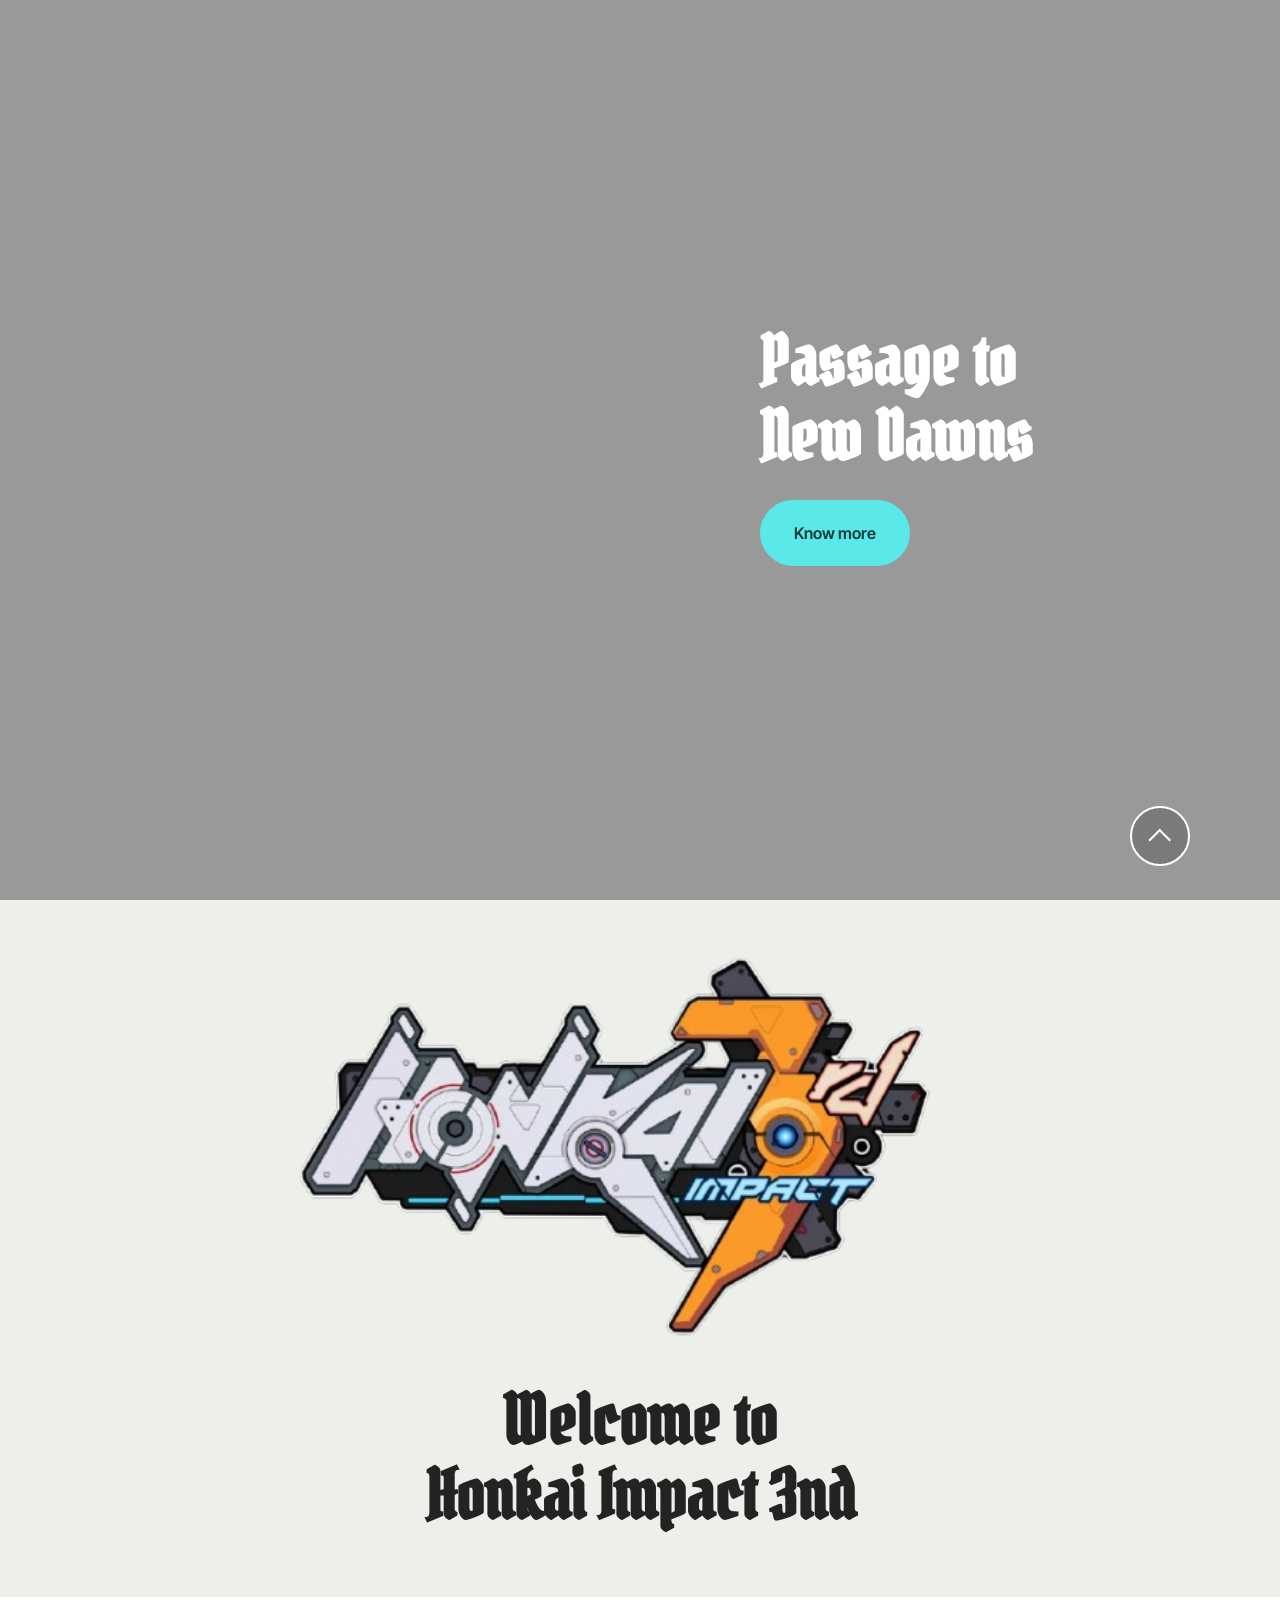
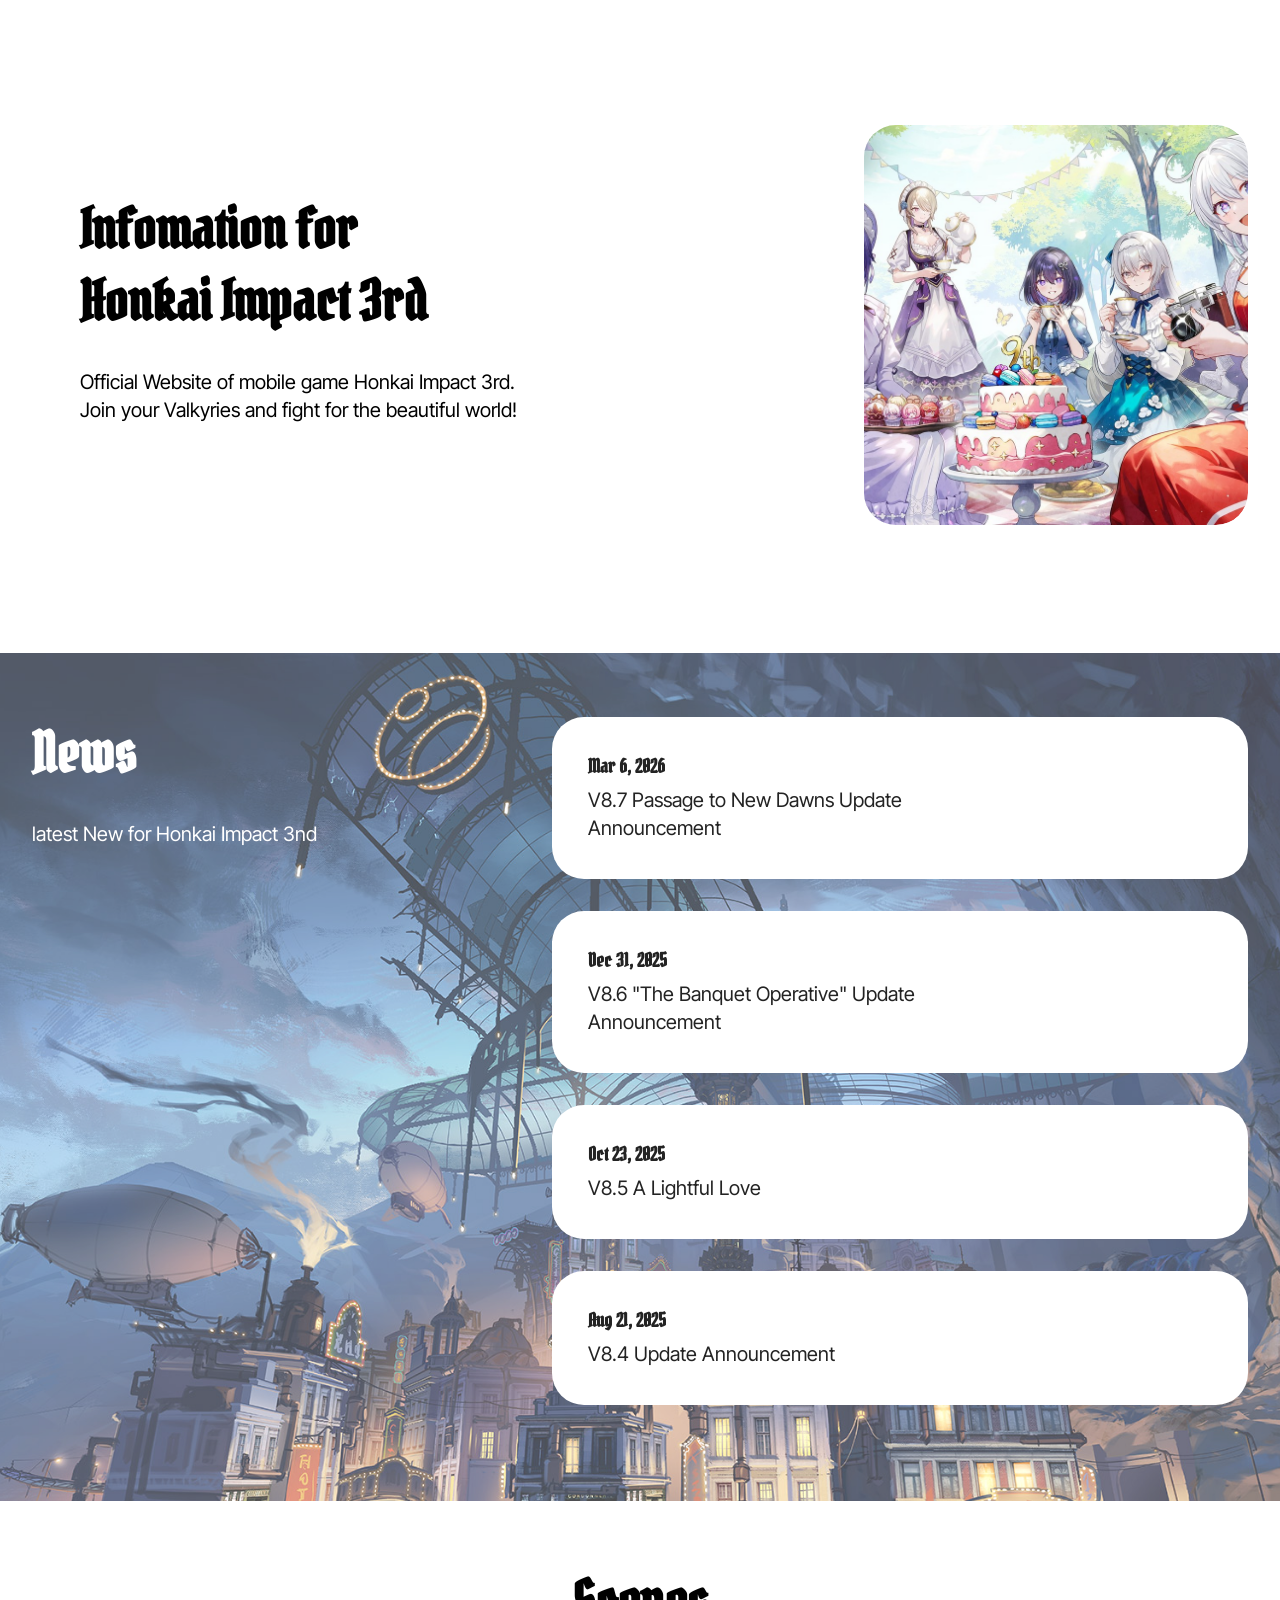
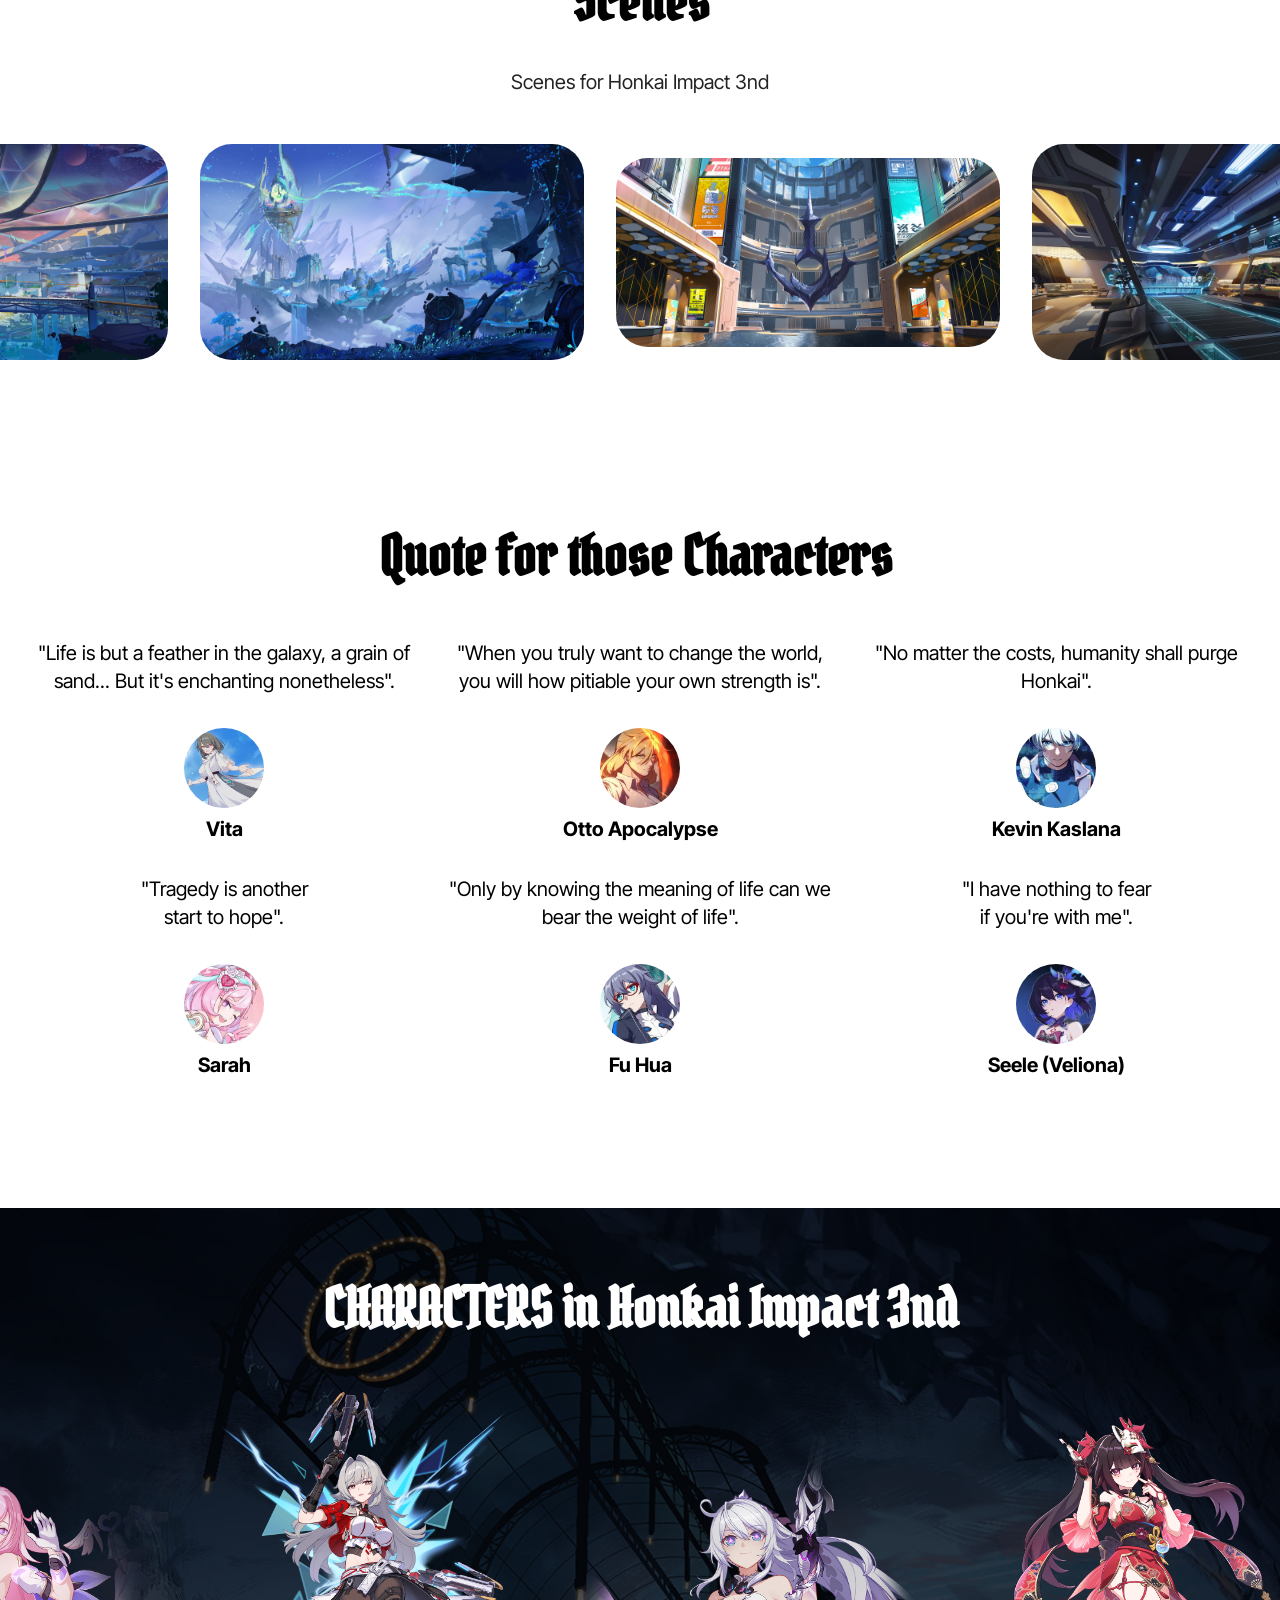
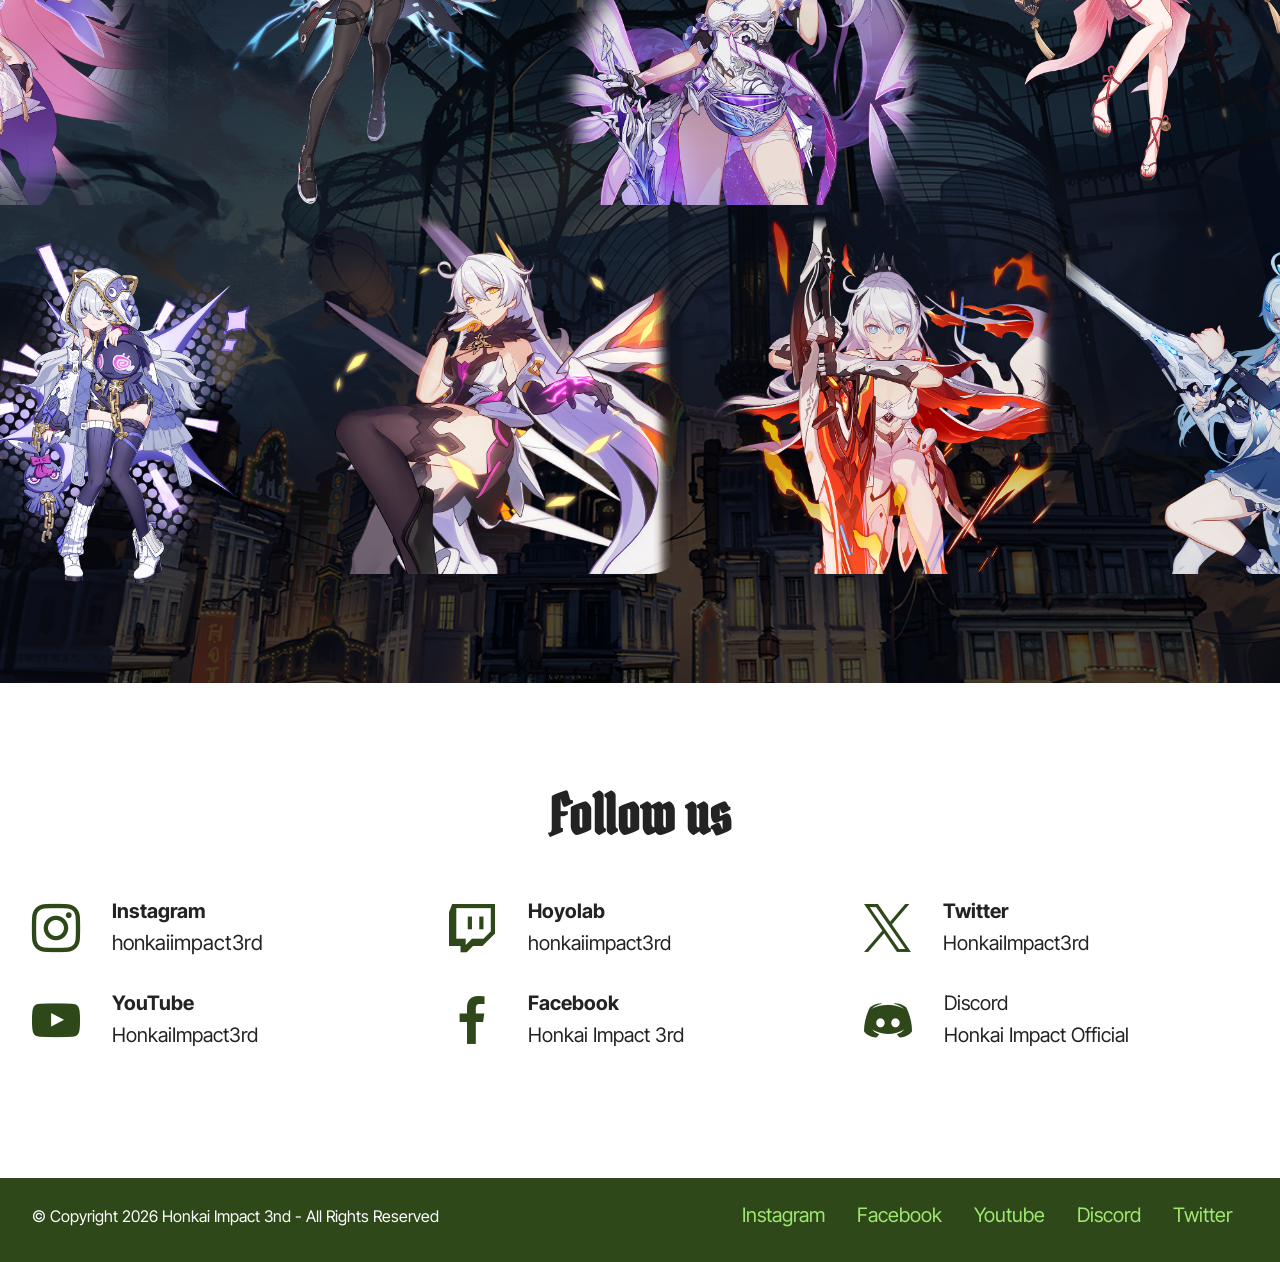
==== commit ba0ab46a: "Update jryhk3tw.html" ====
--- a/jryhk3tw.html
+++ b/jryhk3tw.html
@@ -489,10 +489,9 @@
             </div>
         </div>
     </div>
-</section><section class="display-7" style="padding: 0;align-items: center;justify-content: center;flex-wrap: wrap;    align-content: center;display: flex;position: relative;height: 4rem;"><a href="https://mobiri.se/4254129" style="flex: 1 1;height: 4rem;position: absolute;width: 100%;z-index: 1;"><img alt="" style="height: 4rem;" src="[data-uri]"></a><p style="margin: 0;text-align: center;" class="display-7">&#8204;</p><a style="z-index:1" href="https://mobirise.com/builder/no-code-website-builder.html">No Code Website Builder</a></section><script src="assets/bootstrap/js/bootstrap.bundle.min.js"></script>  <script src="assets/parallax/jarallax.js"></script>  <script src="assets/smoothscroll/smooth-scroll.js"></script>  <script src="assets/ytplayer/index.js"></script>  <script src="assets/vimeoplayer/player.js"></script>  <script src="assets/scrollgallery/scroll-gallery.js"></script>  <script src="assets/theme/js/script.js"></script>  
-  
+</section>
   
  <div id="scrollToTop" class="scrollToTop mbr-arrow-up"><a style="text-align: center;"><i class="mbr-arrow-up-icon mbr-arrow-up-icon-cm cm-icon cm-icon-smallarrow-up"></i></a></div>
     <input name="animation" type="hidden">
   </body>
-</html>+</html>
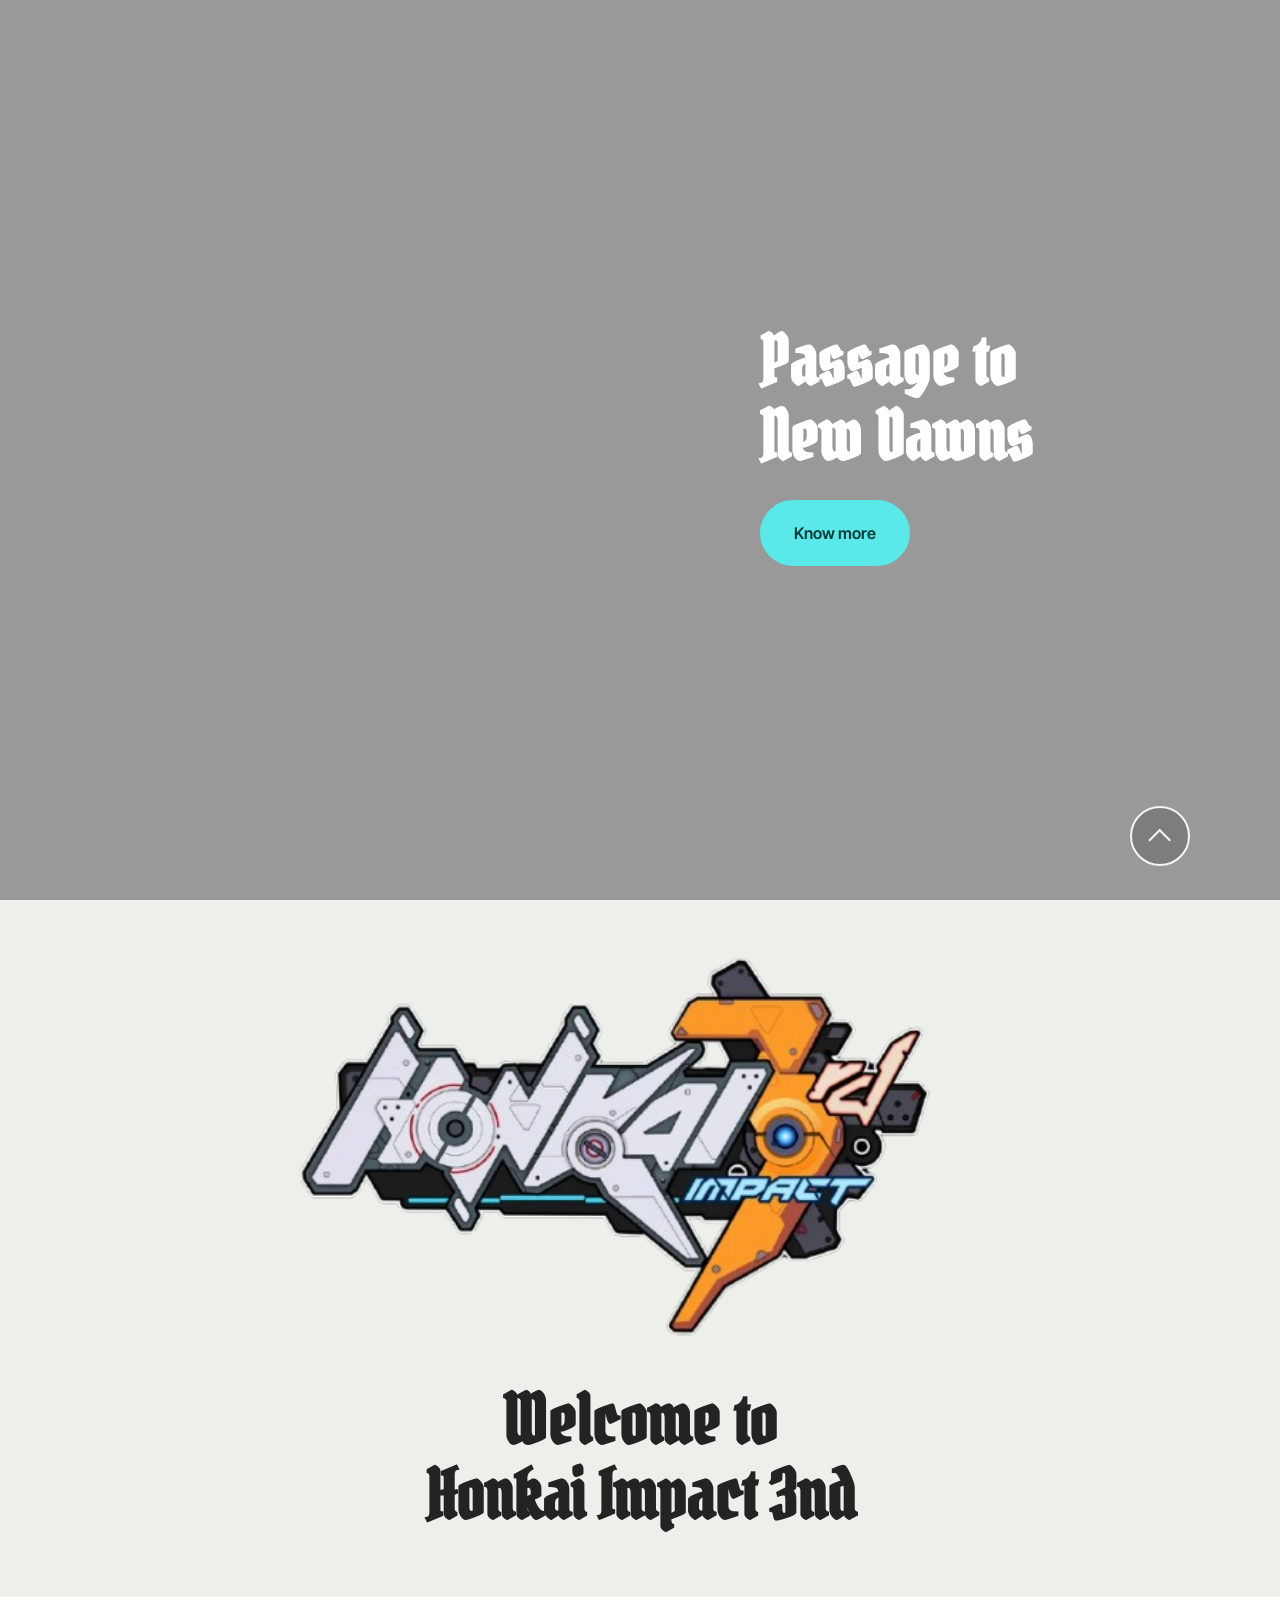
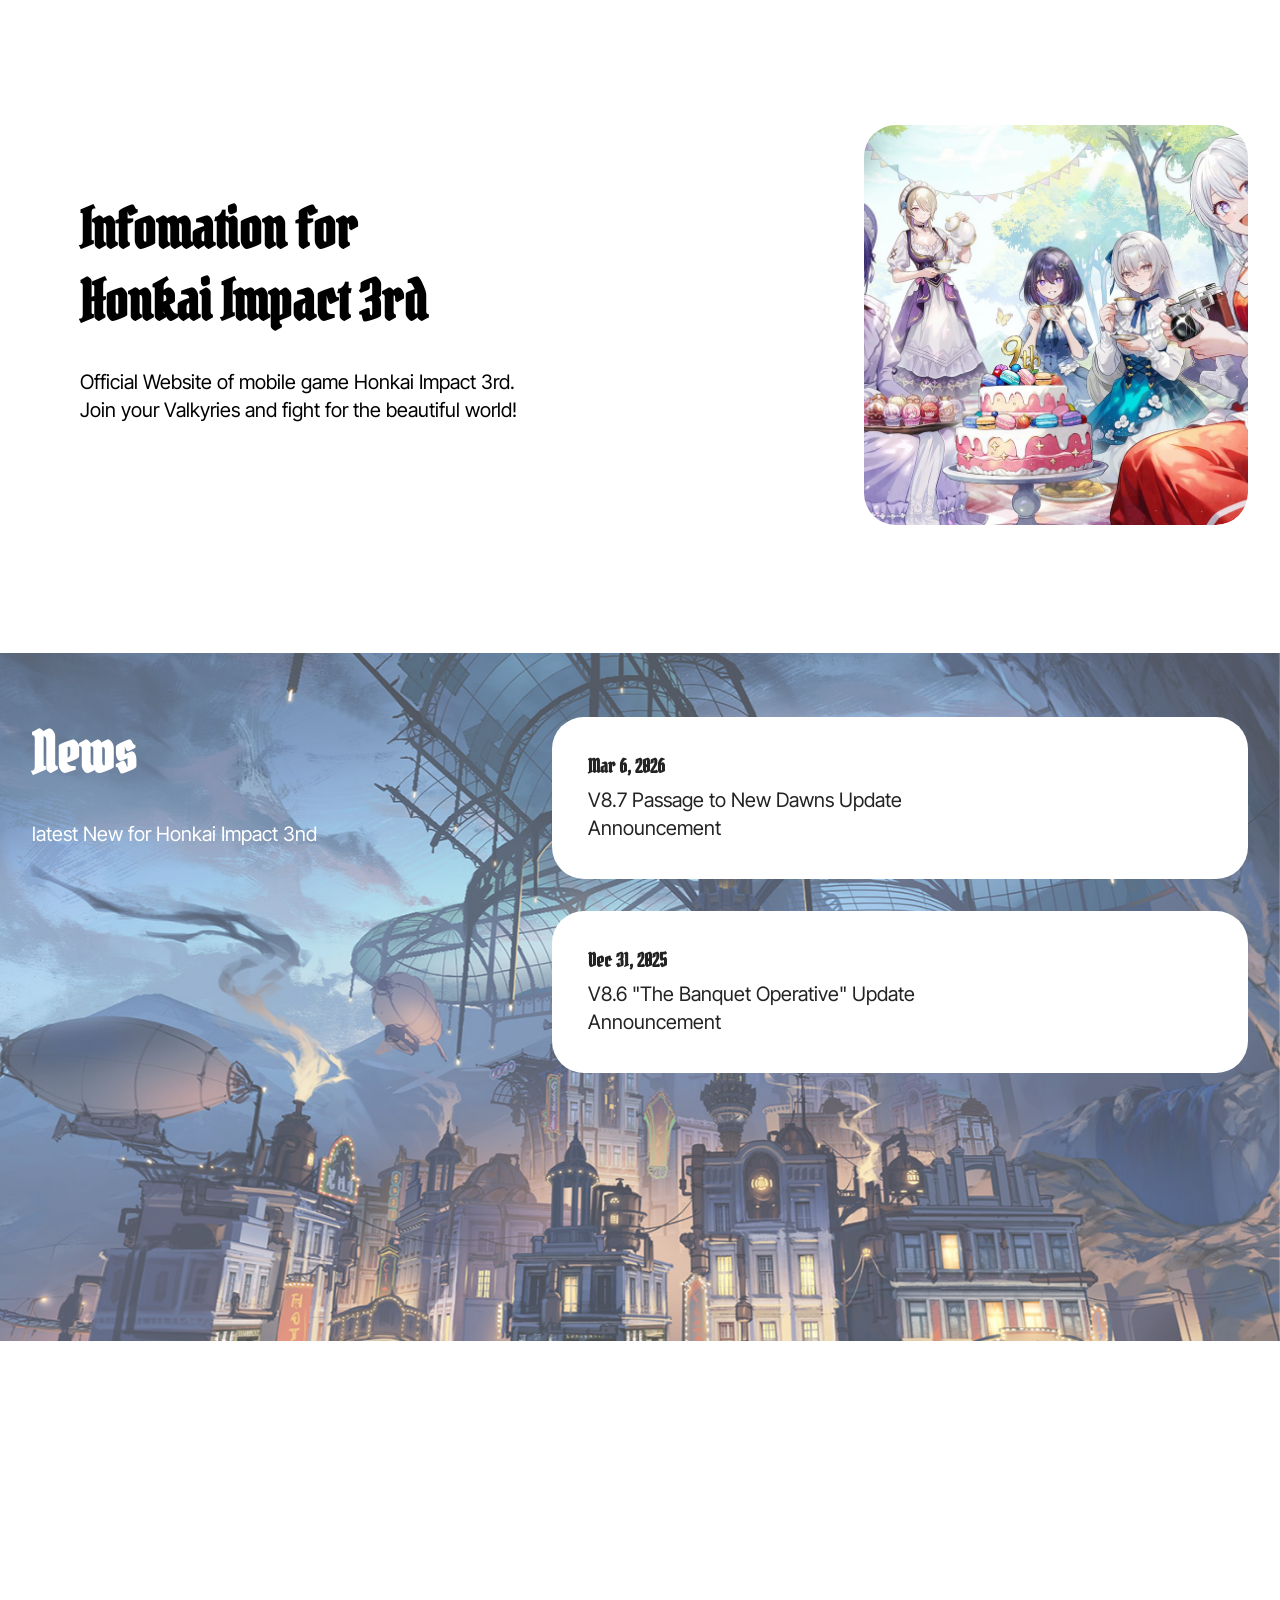
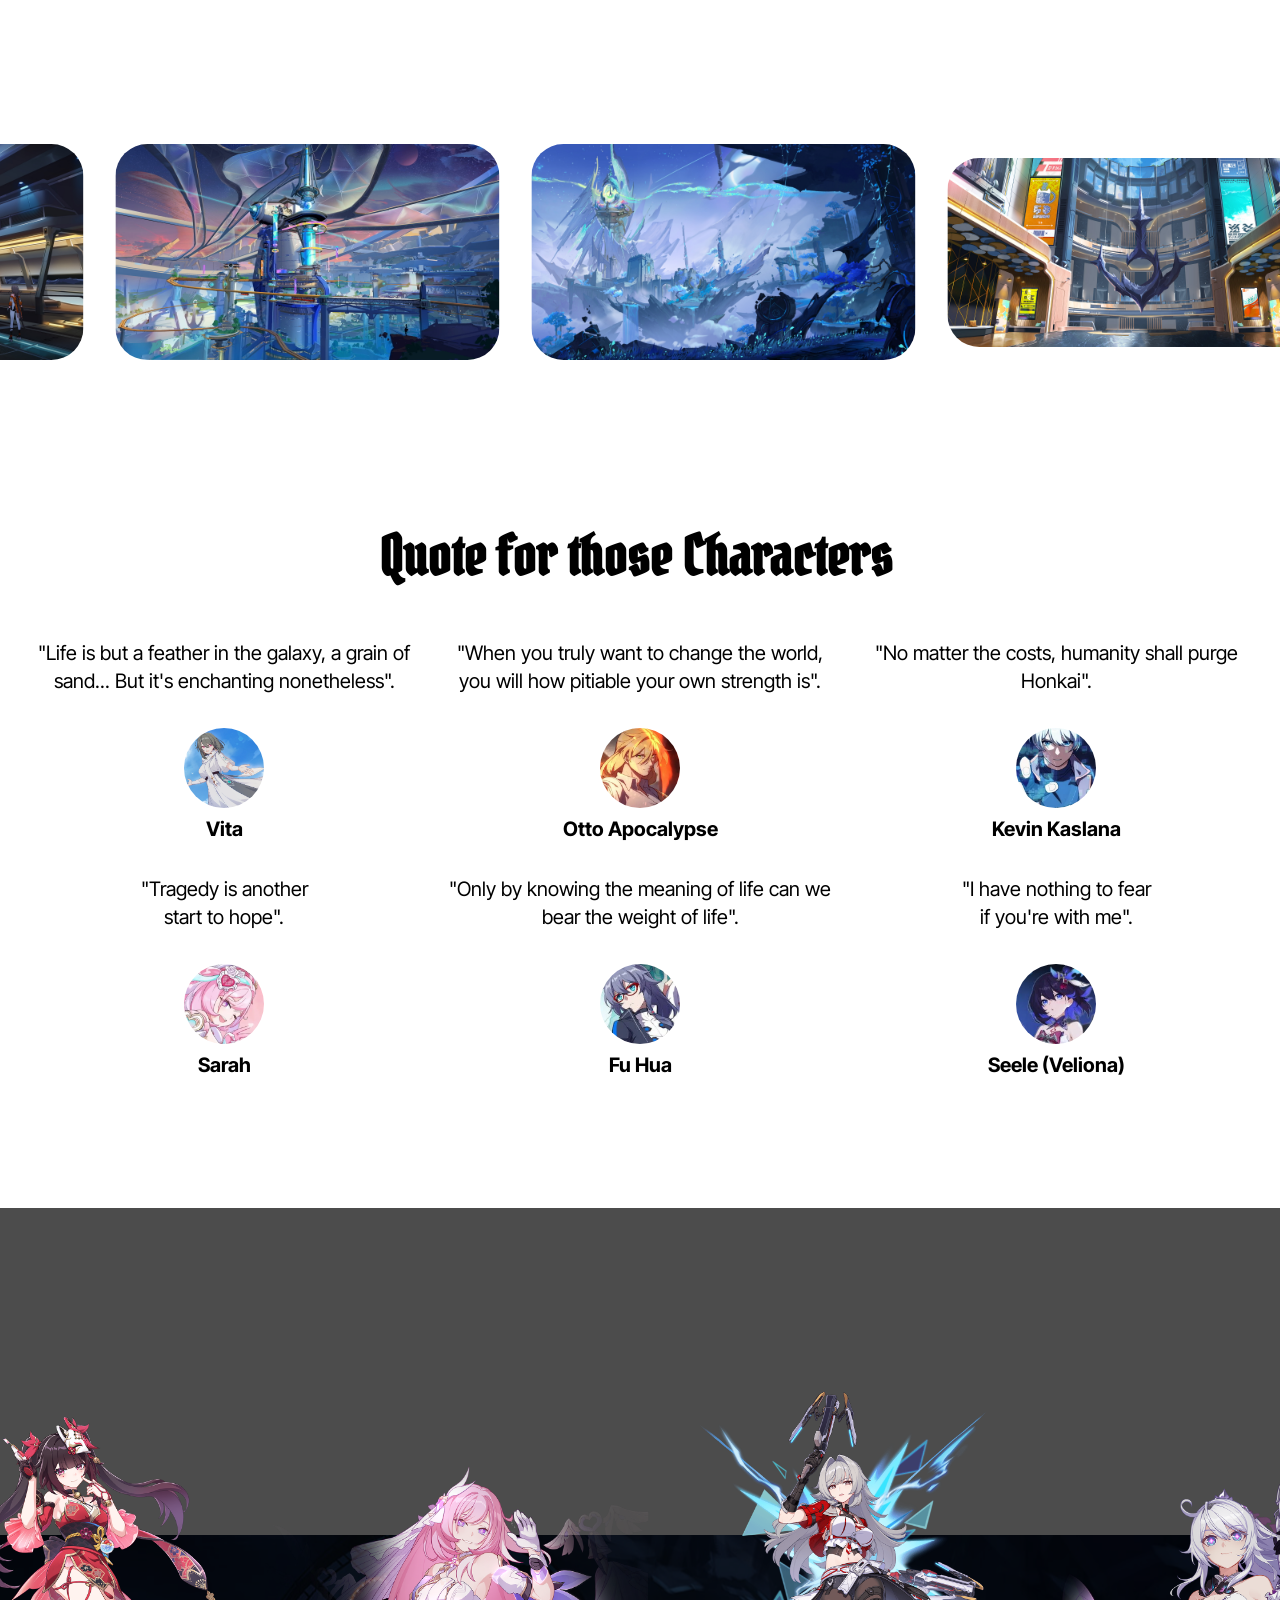
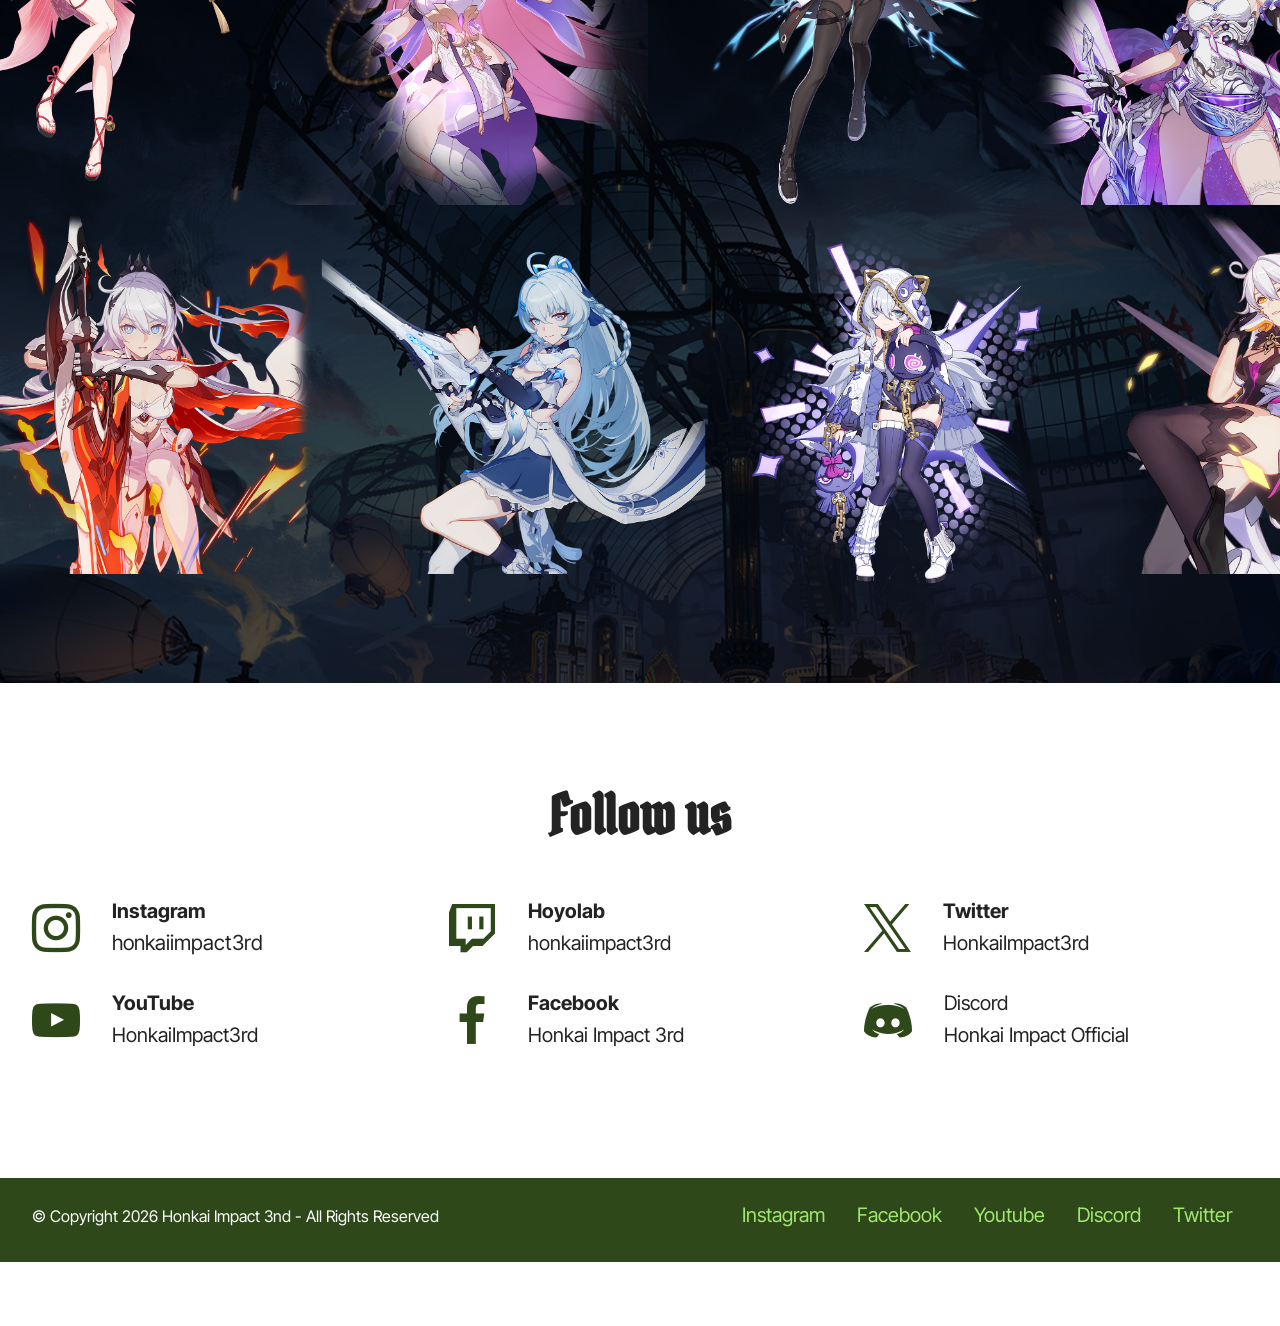
==== commit 09c377d2: "create github pages" ====
--- a/jryhk3tw.html
+++ b/jryhk3tw.html
@@ -24,7 +24,7 @@
   <noscript><link rel="stylesheet" href="https://fonts.googleapis.com/css?family=Pirata+One:400&display=swap"></noscript>
   <link rel="preload" href="https://fonts.googleapis.com/css?family=Inter+Tight:100,200,300,400,500,600,700,800,900,100i,200i,300i,400i,500i,600i,700i,800i,900i&display=swap" as="style" onload="this.onload=null;this.rel='stylesheet'">
   <noscript><link rel="stylesheet" href="https://fonts.googleapis.com/css?family=Inter+Tight:100,200,300,400,500,600,700,800,900,100i,200i,300i,400i,500i,600i,700i,800i,900i&display=swap"></noscript>
-  <link rel="preload" as="style" href="assets/mobirise/css/mbr-additional.css?v=s9Fsym"><link rel="stylesheet" href="assets/mobirise/css/mbr-additional.css?v=s9Fsym" type="text/css">
+  <link rel="preload" as="style" href="assets/mobirise/css/mbr-additional.css?v=R4ejL0"><link rel="stylesheet" href="assets/mobirise/css/mbr-additional.css?v=R4ejL0" type="text/css">
 
   
   
@@ -489,9 +489,10 @@
             </div>
         </div>
     </div>
-</section>
+</section><section class="display-7" style="padding: 0;align-items: center;justify-content: center;flex-wrap: wrap;    align-content: center;display: flex;position: relative;height: 4rem;"><a href="https://mobiri.se/4254129" style="flex: 1 1;height: 4rem;position: absolute;width: 100%;z-index: 1;"><img alt="" style="height: 4rem;" src="[data-uri]"></a><p style="margin: 0;text-align: center;" class="display-7">&#8204;</p><a style="z-index:1" href="https://mobirise.com/html-builder.html">HTML Creator</a></section><script src="assets/bootstrap/js/bootstrap.bundle.min.js"></script>  <script src="assets/parallax/jarallax.js"></script>  <script src="assets/smoothscroll/smooth-scroll.js"></script>  <script src="assets/ytplayer/index.js"></script>  <script src="assets/vimeoplayer/player.js"></script>  <script src="assets/scrollgallery/scroll-gallery.js"></script>  <script src="assets/theme/js/script.js"></script>  
+  
   
  <div id="scrollToTop" class="scrollToTop mbr-arrow-up"><a style="text-align: center;"><i class="mbr-arrow-up-icon mbr-arrow-up-icon-cm cm-icon cm-icon-smallarrow-up"></i></a></div>
     <input name="animation" type="hidden">
   </body>
-</html>
+</html>
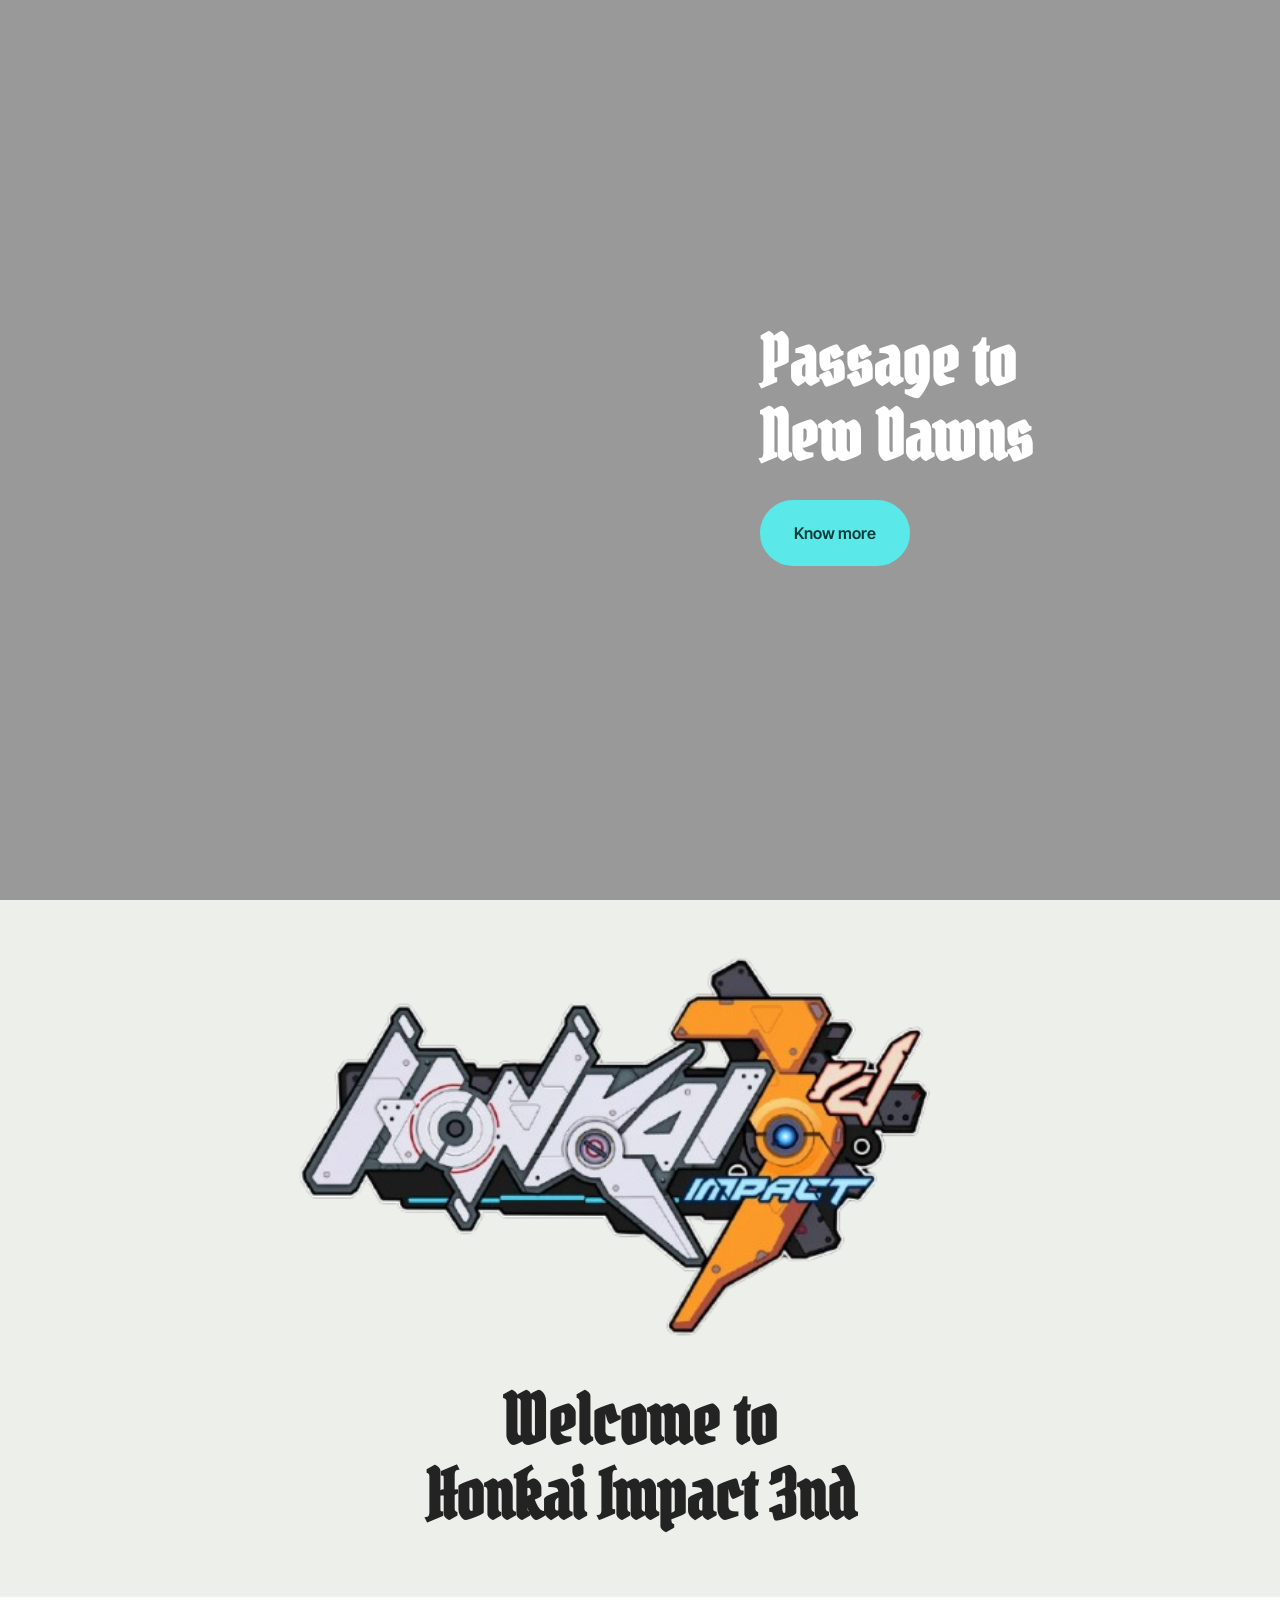
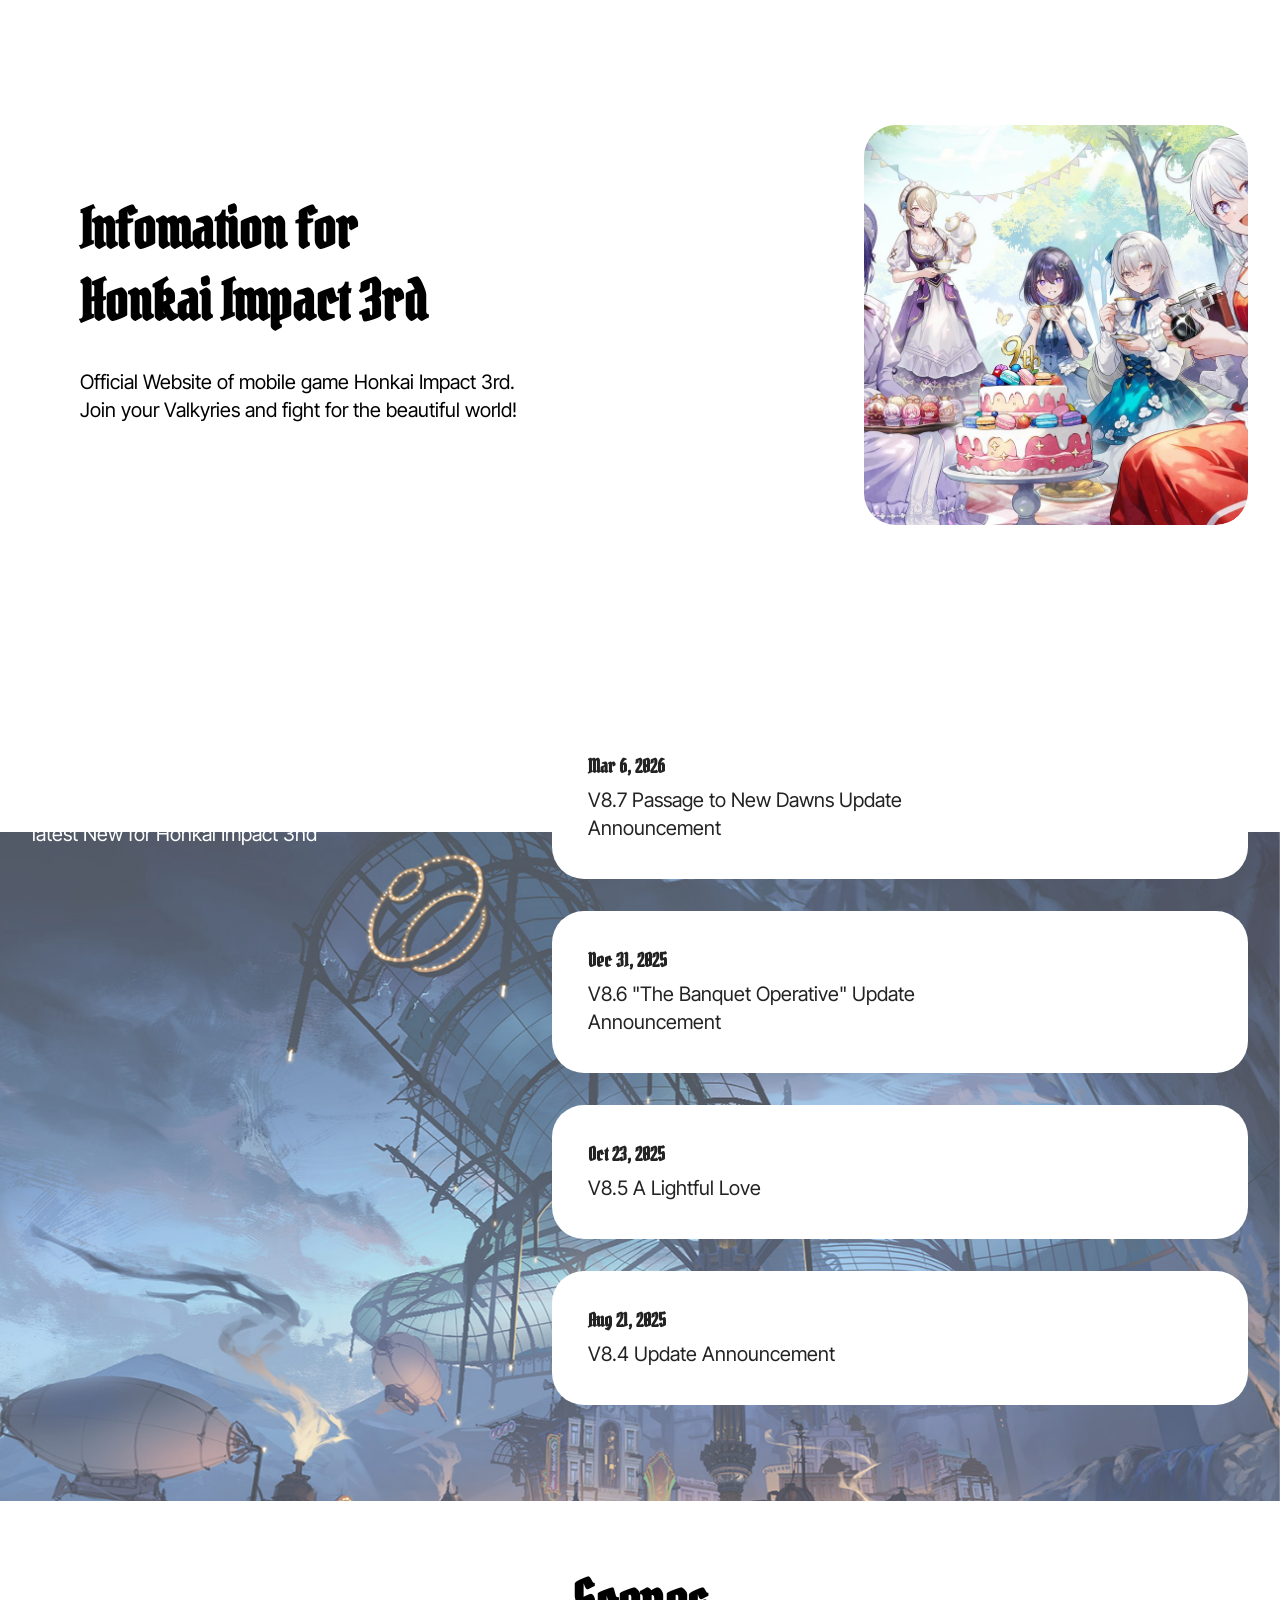
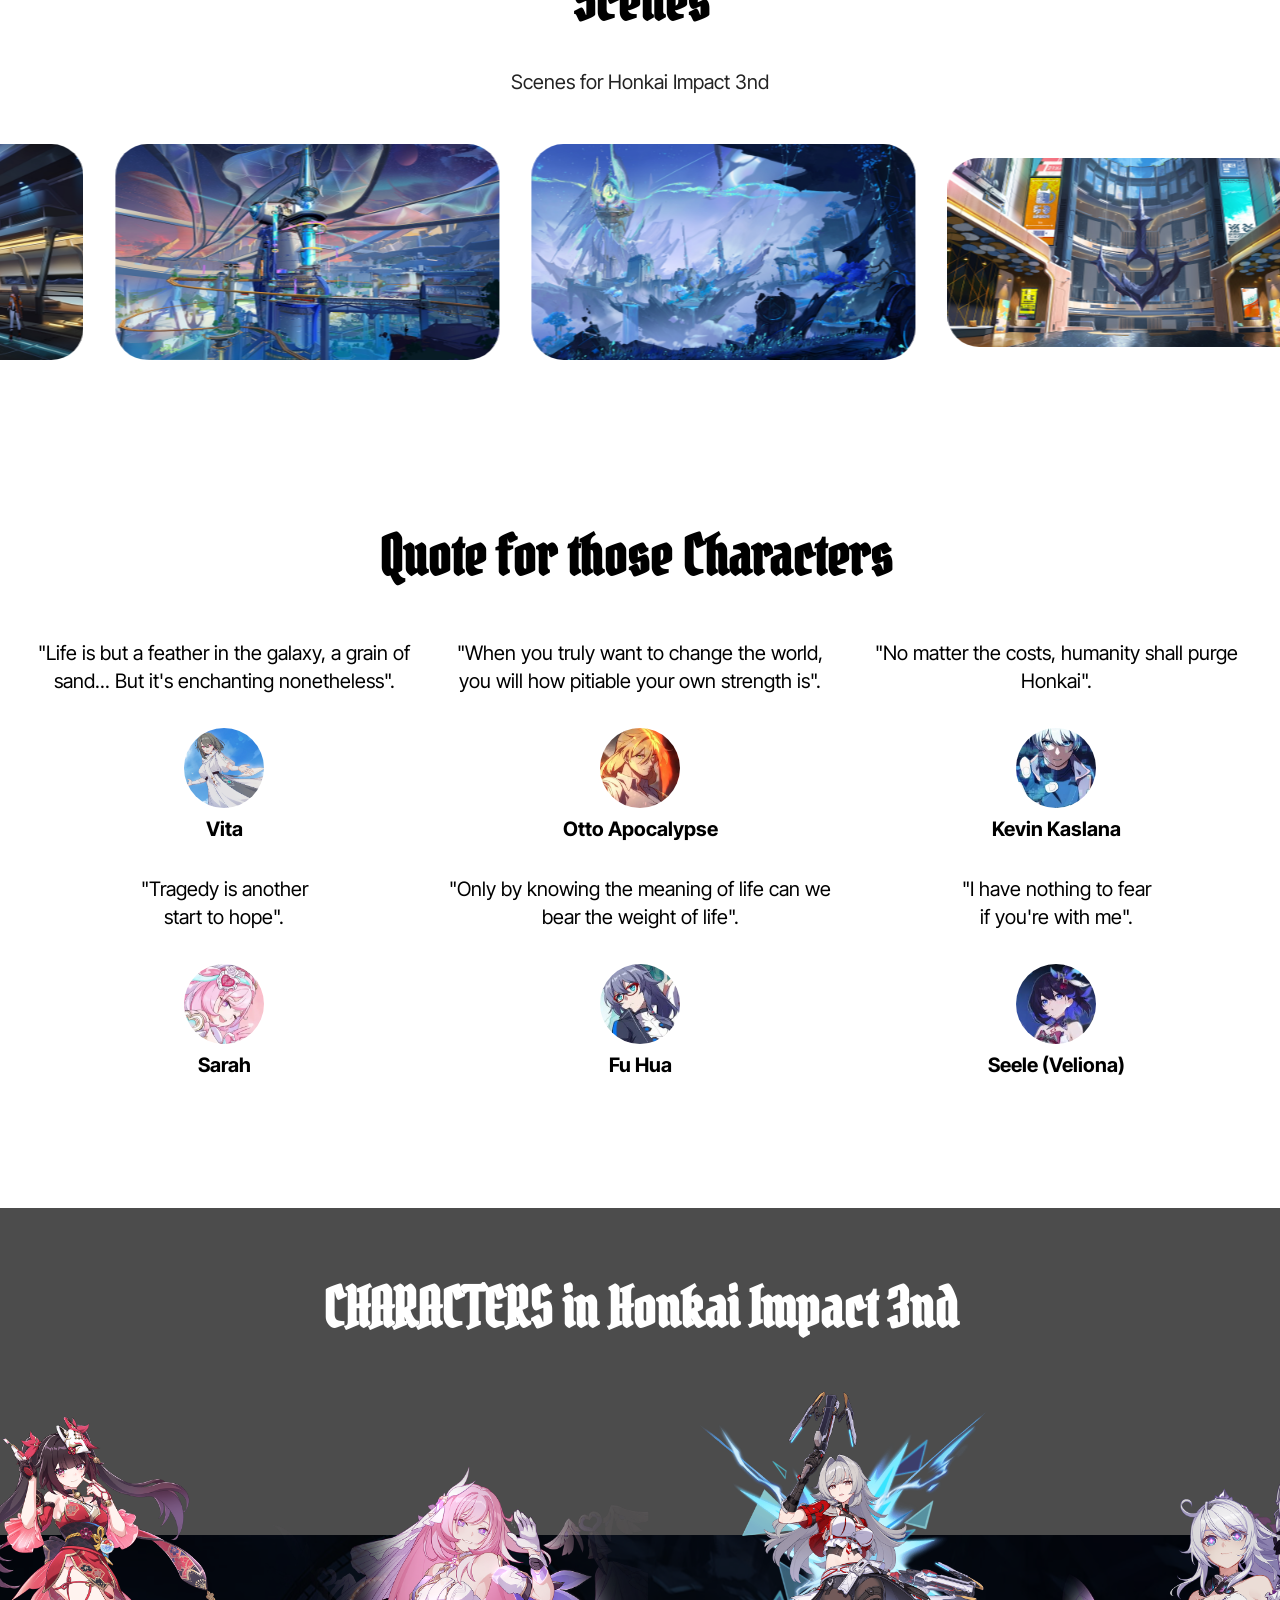
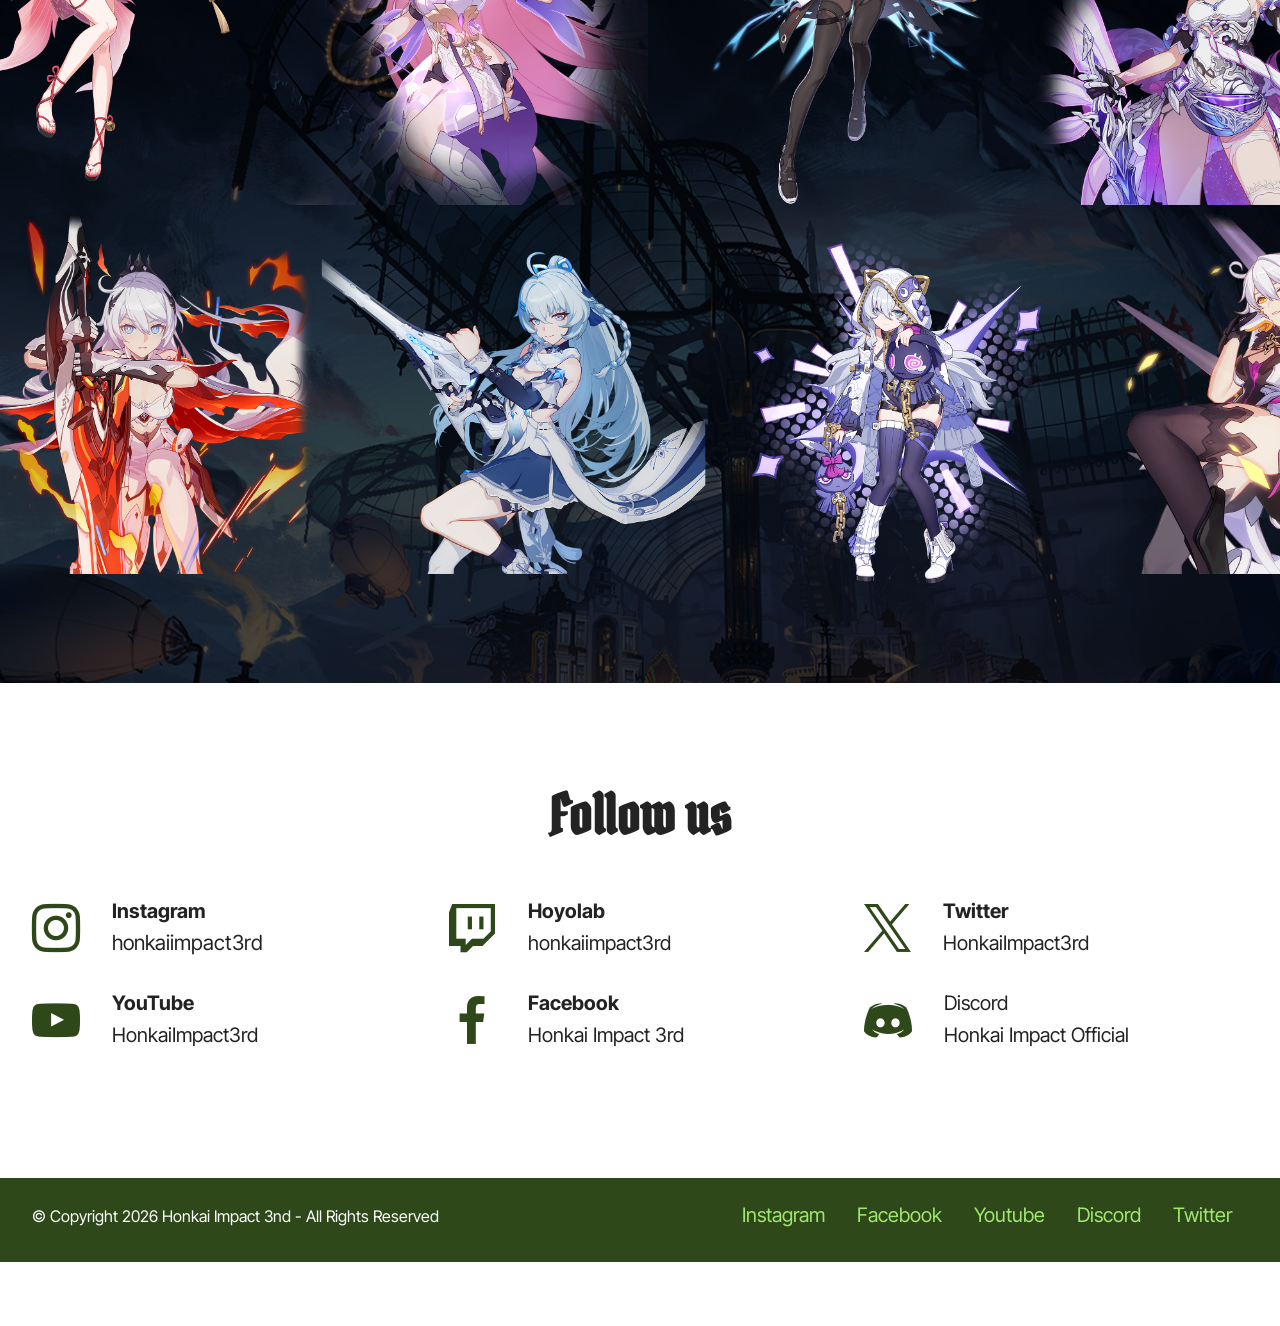
==== commit 600fe98b: "create github pages" ====
--- a/jryhk3tw.html
+++ b/jryhk3tw.html
@@ -24,7 +24,7 @@
   <noscript><link rel="stylesheet" href="https://fonts.googleapis.com/css?family=Pirata+One:400&display=swap"></noscript>
   <link rel="preload" href="https://fonts.googleapis.com/css?family=Inter+Tight:100,200,300,400,500,600,700,800,900,100i,200i,300i,400i,500i,600i,700i,800i,900i&display=swap" as="style" onload="this.onload=null;this.rel='stylesheet'">
   <noscript><link rel="stylesheet" href="https://fonts.googleapis.com/css?family=Inter+Tight:100,200,300,400,500,600,700,800,900,100i,200i,300i,400i,500i,600i,700i,800i,900i&display=swap"></noscript>
-  <link rel="preload" as="style" href="assets/mobirise/css/mbr-additional.css?v=R4ejL0"><link rel="stylesheet" href="assets/mobirise/css/mbr-additional.css?v=R4ejL0" type="text/css">
+  <link rel="preload" as="style" href="assets/mobirise/css/mbr-additional.css?v=VcBwwL"><link rel="stylesheet" href="assets/mobirise/css/mbr-additional.css?v=VcBwwL" type="text/css">
 
   
   
@@ -489,7 +489,7 @@
             </div>
         </div>
     </div>
-</section><section class="display-7" style="padding: 0;align-items: center;justify-content: center;flex-wrap: wrap;    align-content: center;display: flex;position: relative;height: 4rem;"><a href="https://mobiri.se/4254129" style="flex: 1 1;height: 4rem;position: absolute;width: 100%;z-index: 1;"><img alt="" style="height: 4rem;" src="[data-uri]"></a><p style="margin: 0;text-align: center;" class="display-7">&#8204;</p><a style="z-index:1" href="https://mobirise.com/html-builder.html">HTML Creator</a></section><script src="assets/bootstrap/js/bootstrap.bundle.min.js"></script>  <script src="assets/parallax/jarallax.js"></script>  <script src="assets/smoothscroll/smooth-scroll.js"></script>  <script src="assets/ytplayer/index.js"></script>  <script src="assets/vimeoplayer/player.js"></script>  <script src="assets/scrollgallery/scroll-gallery.js"></script>  <script src="assets/theme/js/script.js"></script>  
+</section><section class="display-7" style="padding: 0;align-items: center;justify-content: center;flex-wrap: wrap;    align-content: center;display: flex;position: relative;height: 4rem;"><a href="https://mobiri.se/4254129" style="flex: 1 1;height: 4rem;position: absolute;width: 100%;z-index: 1;"><img alt="" style="height: 4rem;" src="[data-uri]"></a><p style="margin: 0;text-align: center;" class="display-7">&#8204;</p><a style="z-index:1" href="https://mobirise.com">Mobirise </a></section><script src="assets/bootstrap/js/bootstrap.bundle.min.js"></script>  <script src="assets/parallax/jarallax.js"></script>  <script src="assets/smoothscroll/smooth-scroll.js"></script>  <script src="assets/ytplayer/index.js"></script>  <script src="assets/vimeoplayer/player.js"></script>  <script src="assets/scrollgallery/scroll-gallery.js"></script>  <script src="assets/theme/js/script.js"></script>  
   
   
  <div id="scrollToTop" class="scrollToTop mbr-arrow-up"><a style="text-align: center;"><i class="mbr-arrow-up-icon mbr-arrow-up-icon-cm cm-icon cm-icon-smallarrow-up"></i></a></div>
